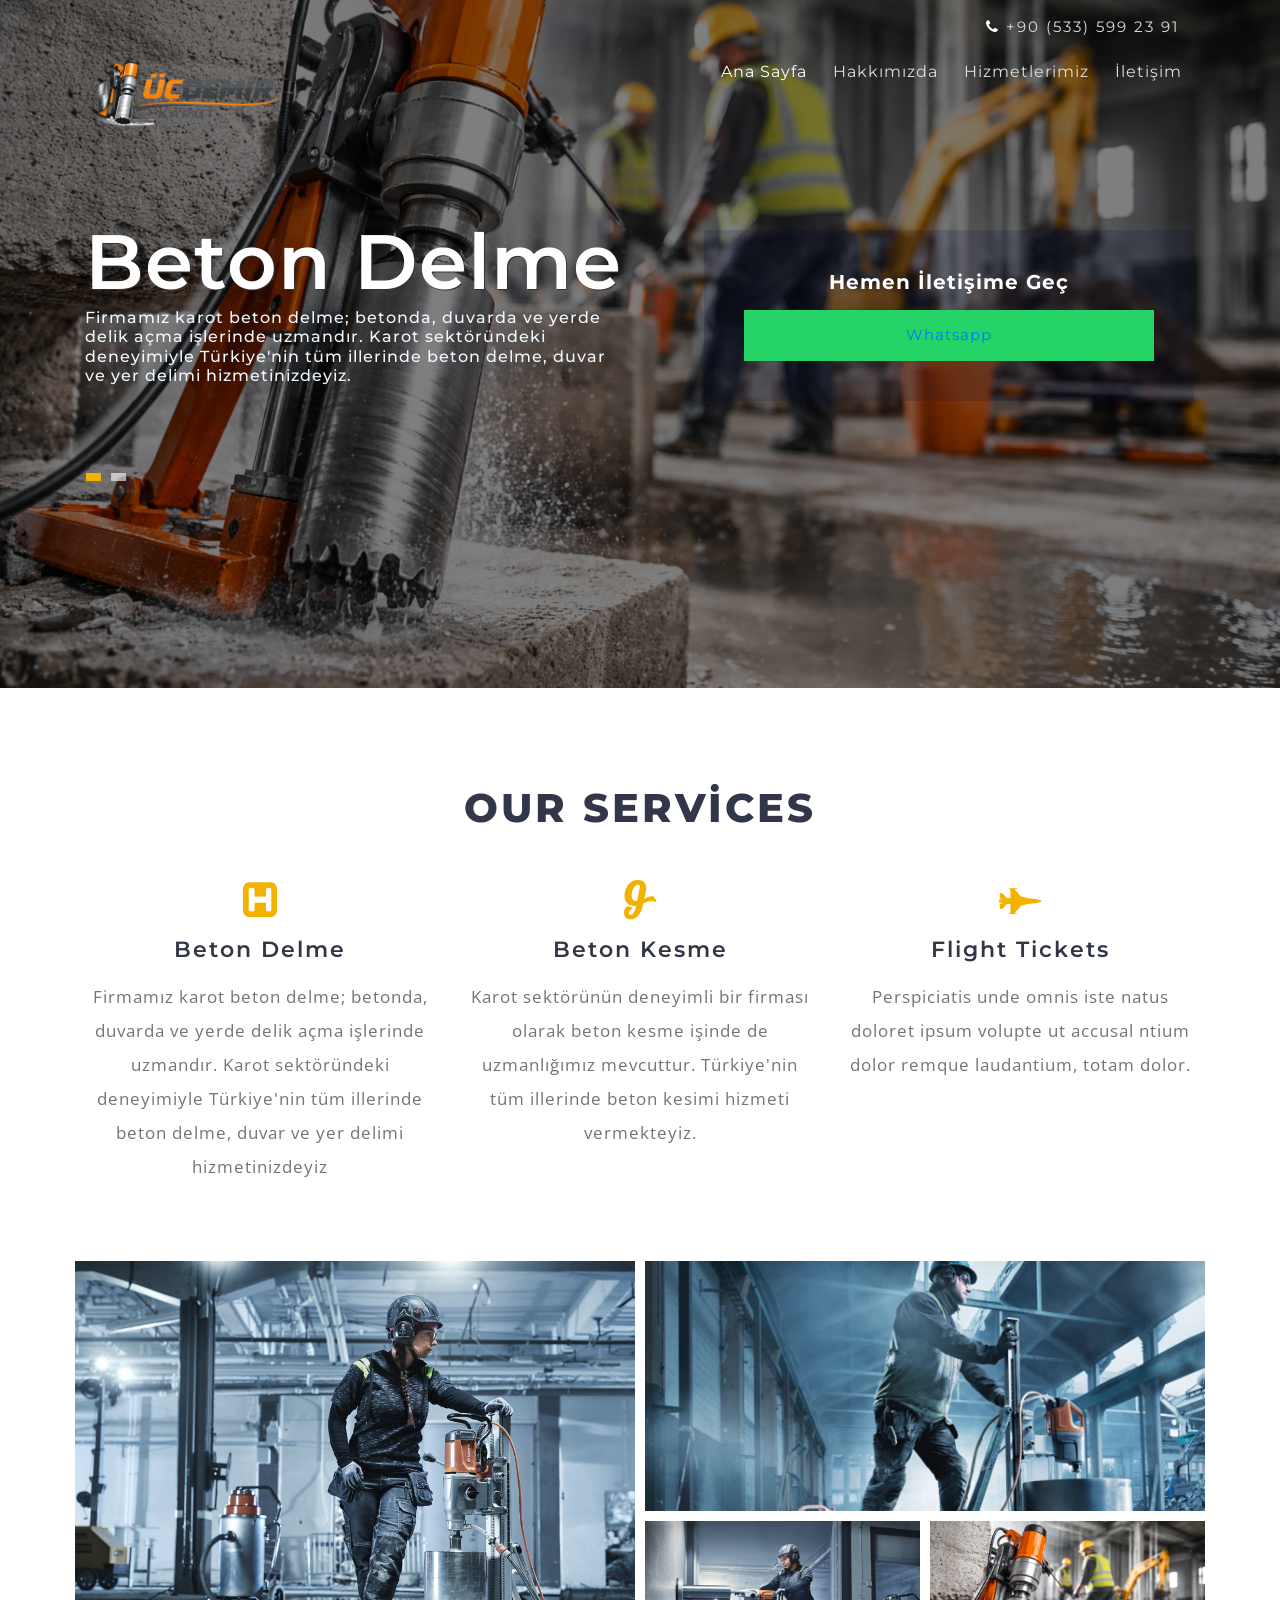
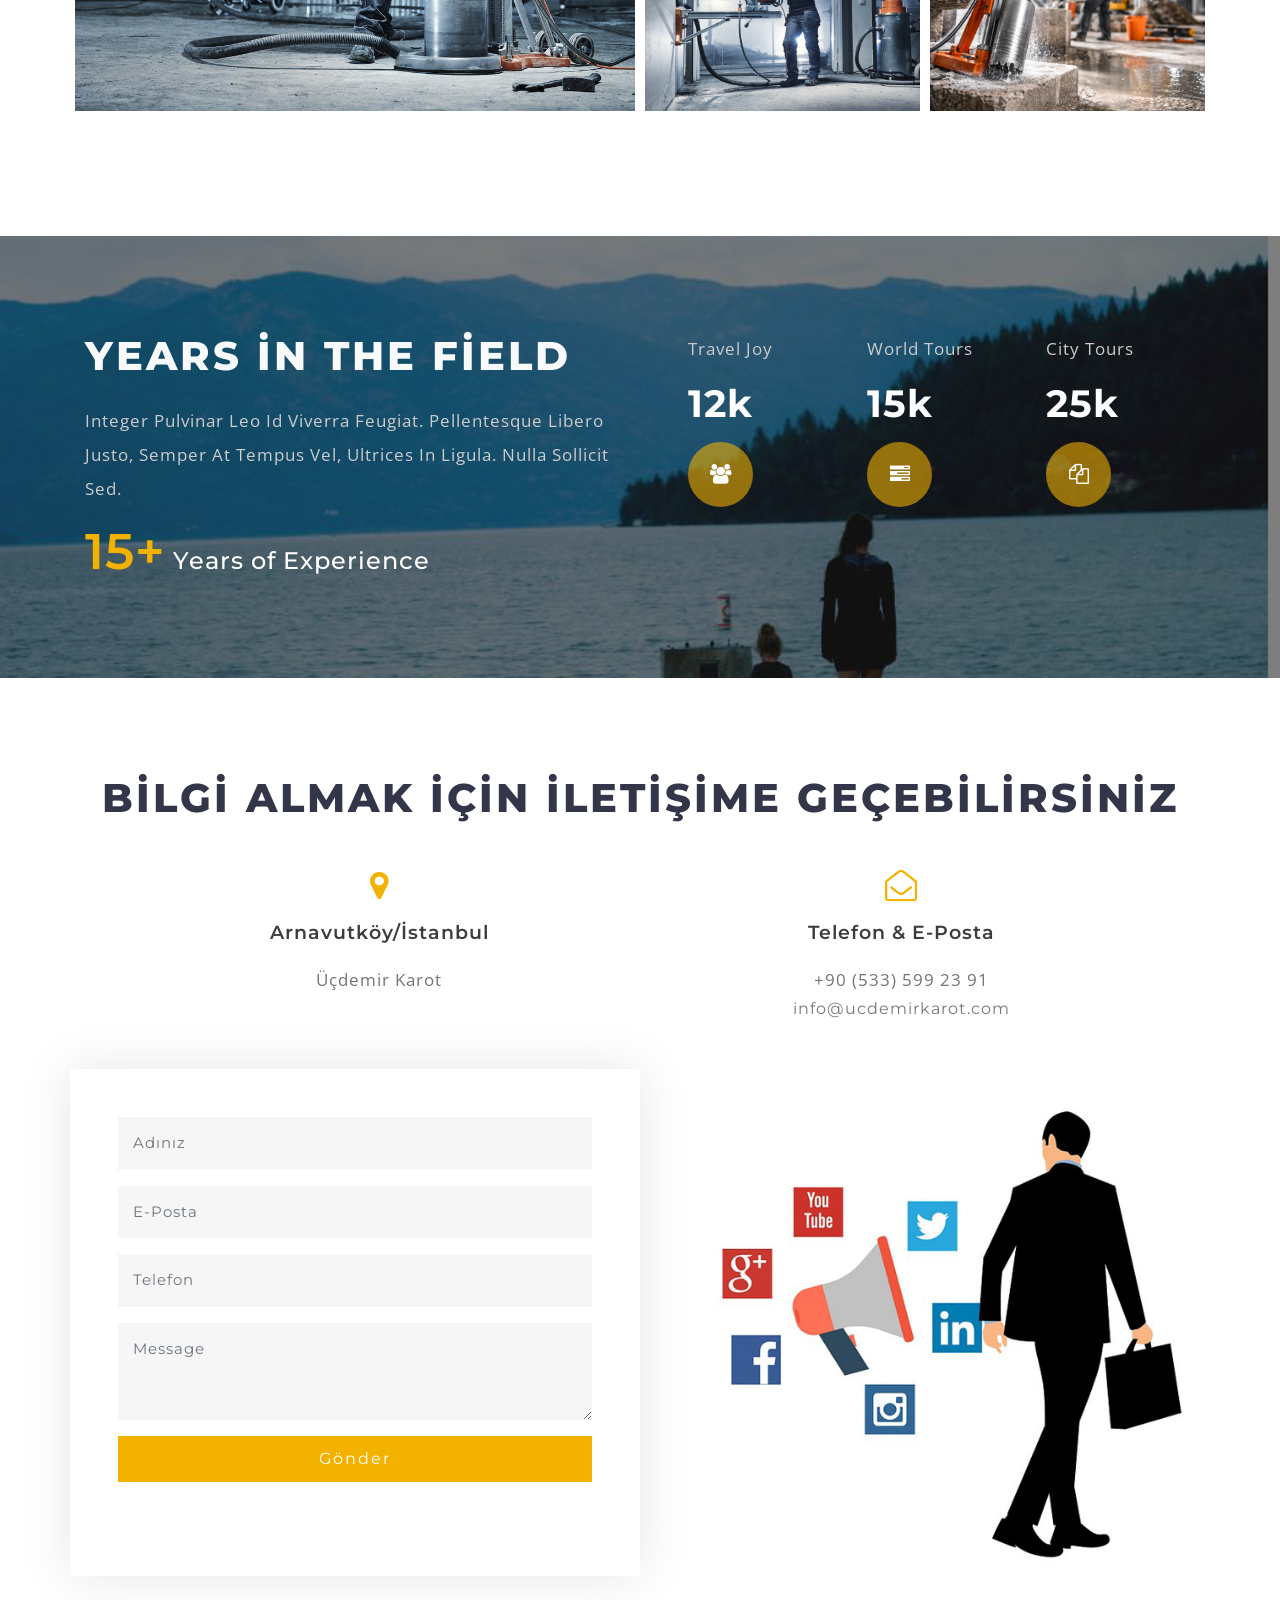
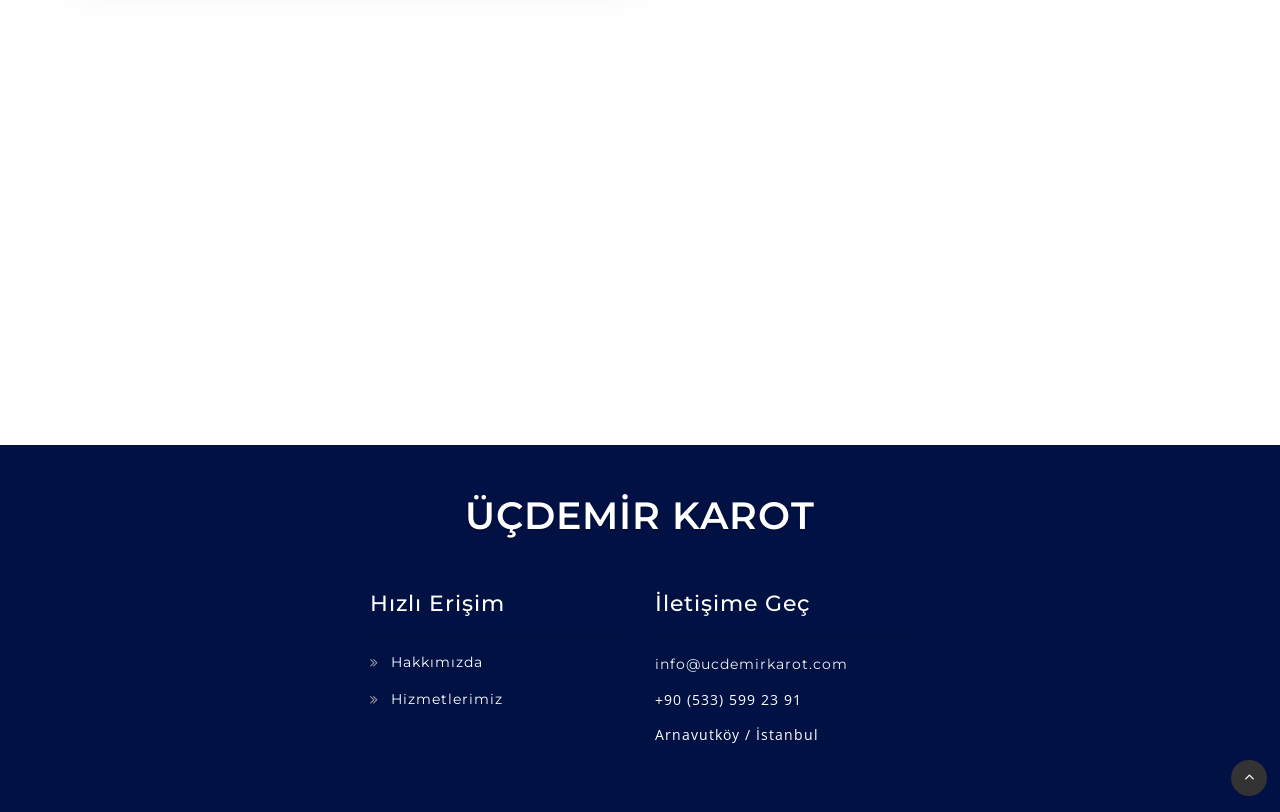
==== index.html @ 3155e772 "deploy test" ====
<!--
author: W3layouts
author URL: http://w3layouts.com
License: Creative Commons Attribution 3.0 Unported
License URL: http://creativecommons.org/licenses/by/3.0/
-->
<!DOCTYPE html>
<html lang="tr">
<head>
<title>İstanbul Arnavutköy Beton Delme ve Kesme Hizmetleri - Üçdemir Karot</title>
<meta name="description" content="Üçdemir Karot: İstanbul Arnavutköy'de beton delme, beton kesme, karot, duvar delme, yer delme hizmetleri. İnşaat ve gayrimenkul projeleriniz için uzman ekip.">
<meta name="keywords" content="İstanbul Arnavutköy beton delme, beton kesme, karot, duvar delme, yer delme, inşaat, gayrimenkul, beton delici, beton kesici">
<meta name="author" content="Üçdemir Karot">
<meta name="robots" content="index, follow">
<link rel="canonical" href="https://www.ucdemirkarot.com">
<!-- Open Graph / Facebook -->
<meta property="og:type" content="website">
<meta property="og:url" content="https://www.ucdemirkarot.com">
<meta property="og:title" content="İstanbul Arnavutköy Beton Delme ve Kesme Hizmetleri - Üçdemir Karot">
<meta property="og:description" content="Üçdemir Karot: İstanbul Arnavutköy'de beton delme, beton kesme, karot, duvar delme, yer delme hizmetleri. İnşaat ve gayrimenkul projeleriniz için uzman ekip.">
<meta property="og:image" content="https://www.ucdemirkarot.com/images/logo.png">
<!-- Twitter -->
<meta property="twitter:card" content="summary_large_image">
<meta property="twitter:url" content="https://www.ucdemirkarot.com">
<meta property="twitter:title" content="İstanbul Arnavutköy Beton Delme ve Kesme Hizmetleri - Üçdemir Karot">
<meta property="twitter:description" content="Üçdemir Karot: İstanbul Arnavutköy'de beton delme, beton kesme, karot, duvar delme, yer delme hizmetleri. İnşaat ve gayrimenkul projeleriniz için uzman ekip.">
<meta property="twitter:image" content="https://www.ucdemirkarot.com/images/logo.png">
<!-- for-mobile-apps -->
<meta name="viewport" content="width=device-width, initial-scale=1">
<meta http-equiv="Content-Type" content="text/html; charset=utf-8" />
	
	<!-- css files -->
    <link href="css/bootstrap.css" rel='stylesheet' type='text/css' /><!-- bootstrap css -->
    <link href="css/style.css" rel='stylesheet' type='text/css' /><!-- custom css -->
	<link href="css/css_slider.css" type="text/css" rel="stylesheet" media="all">
    <link href="css/font-awesome.min.css" rel="stylesheet"><!-- fontawesome css -->
	<!-- //css files -->
	
	<!-- google fonts -->
	<link href="//fonts.googleapis.com/css?family=Montserrat:100,100i,200,200i,300,300i,400,400i,500,500i,600,600i,700,700i,800,800i,900,900i" rel="stylesheet">
	<link href="//fonts.googleapis.com/css?family=Open+Sans:300,300i,400,400i,600,600i,700,700i,800,800i" rel="stylesheet">
	<!-- //google fonts -->
	<link rel="icon" href="images/icon.bmp" type="image/bmp">
	
</head>
<body>

<!-- header -->
<header>
	<div class="top-head container">
		<div class="ml-auto text-right right-p">
			<ul>
<li class="mr-3">
    <span class="fa fa-phone"></span>
    <a href="tel:+905335992391" class="phone-link">
        +90 (533) 599 23 91
    </a>
</li>
				
			</ul>
		</div>
	</div>
	<div class="container">
		<!-- nav -->
		<nav class="py-3 d-lg-flex">
			<div id="logo">
				<h1> <a href="index.html">
                     <img src="images/logo.png" alt="Your logo" title="Your logo" style="width: 200px;" />
                    </a>
                </h1>
			</div>
			<label for="drop" class="toggle"><span class="fa fa-bars"></span></label>
			<input type="checkbox" id="drop" />
			<ul class="menu ml-auto mt-1">
				<li class="active"><a href="index.html">Ana Sayfa</a></li>
				<li class=""><a href="#about">Hakkımızda</a></li>
				<li class=""><a href="#services">Hizmetlerimiz</a></li>
				<li class=""><a href="#contact">İletişim</a></li>
			</ul>
		</nav>
		<!-- //nav -->
	</div>
</header>
<!-- //header -->

<!-- banner -->
<div class="banner" id="home">
	<div class="layer">
		<div class="container">
			<div class="row">
				<div class="col-md-6 banner-text-w3ls">
					<!-- banner slider-->
					<div class="csslider infinity" id="slider1">
						<input type="radio" name="slides" checked="checked" id="slides_1" />
						<input type="radio" name="slides" id="slides_2" />
						<ul class="banner_slide_bg">
							<li>
								<div class="container-fluid">
									<div class="w3ls_banner_txt">
										<h3 class="b-w3ltxt text-capitalize mt-md-4">Beton Delme</h3>
										<h6 style="color: aliceblue;" class="banner-desc"><span aria-hidden="true"></span>
                                            Firmamız karot beton delme; betonda, duvarda ve yerde delik açma işlerinde uzmandır. Karot sektöründeki deneyimiyle Türkiye'nin tüm illerinde beton delme, duvar ve yer delimi hizmetinizdeyiz.</h6>
									</div>
								</div>
							</li>
							<li>
								<div class="container-fluid">
									<div class="w3ls_banner_txt">
										<h3 class="b-w3ltxt text-capitalize mt-md-4">Beton Kesme</h3>
										<h6 style="color: aliceblue;" class="banner-desc"><span aria-hidden="true"></span>
                                            Karot sektörünün deneyimli bir firması olarak beton kesme işinde de uzmanlığımız mevcuttur. Türkiye'nin tüm illerinde beton kesimi hizmeti vermekteyiz.</h6>										
									</div>
								</div>
							</li>
						</ul>
						<div class="navigation">
							<div>
								<label for="slides_1"></label>
								<label for="slides_2"></label>
							</div>
						</div>
					</div>
					<!-- //banner slider-->
				</div>
				<div class="col-md-6 px-lg-3 px-0">
					<div class="banner-form-w3 ml-lg-5">
						<div class="padding">
							<form action="#" method="post">
								<h5 class="mb-3">Hemen İletişime Geç</h5>
								<div class="form-style-w3layout">
									<button Class="btn" style="background-color: #25D366;"> <a href="https://wa.me/905335992391?text=Merhaba%2C%20hizmet%20hakk%C4%B1nda%20bilgi%20almak%20istiyorum."> Whatsapp </a></button>
									
								</div>
							</form>
						</div>
                </div>
            </div>
			</div>
		</div>
	</div>
</div>
<!-- //banner -->
  <!-- banner-bottom -->

    <!-- //banner-bottom-->
	<!-- services -->
<section class="services py-5" id="services">
	<div class="container py-md-5">
	<h3 class="heading text-center mb-3 mb-sm-5">Our services</h3>
		<div class="row service-grid-grids text-center">
			<div class="col-lg-4 col-md-6 service-grid service-grid1 mb-4">
				<div class="service-icon">
					<span class="fa fa-h-square"></span>
				</div>
				<h4 class="mt-3">Beton Delme</h4>
				<p class="mt-3">Firmamız karot beton delme; betonda, duvarda ve yerde delik açma işlerinde uzmandır. Karot sektöründeki deneyimiyle Türkiye'nin tüm illerinde beton delme, duvar ve yer delimi hizmetinizdeyiz</p>
			</div>
			<div class="col-lg-4 col-md-6 service-grid service-grid2 mb-4">
				<div class="service-icon">
					<span class="fa fa-glide-g"></span>
				</div>
				<h4 class="mt-3">Beton Kesme</h4>
				<p class="mt-3">Karot sektörünün deneyimli bir firması olarak beton kesme işinde de uzmanlığımız mevcuttur. Türkiye'nin tüm illerinde beton kesimi hizmeti vermekteyiz.</p>
			</div>
			
			<div class="col-lg-4 col-md-6 service-grid service-grid3 mb-4">
				<div class="service-icon">
					<span class="fa fa-fighter-jet"></span>
				</div>
				<h4 class="mt-3">Flight tickets</h4>
				<p class="mt-3">Perspiciatis unde omnis iste natus doloret ipsum volupte ut accusal ntium dolor remque laudantium, totam dolor.</p>
			</div>
		</div>
		<div class="row mt-5">
			<div class="col-md-6 p-md-0 mb-4">
				<div class="bg-image-left">	

				</div>
			</div>
			<div class="col-md-6 p-md-0 mb-4">
				<div class="bg-image-right">
				</div>
				<div class="row">
					<div class="col-md-6 pr-md-0">
						<div class="bg-image-bottom1">
						</div>
					</div>
					<div class="col-md-6 pl-md-0">
						<div class="bg-image-bottom2">
						</div>
					</div>
				</div>	
			</div>	
		</div>		
	</div>		
</section>
<!-- //services -->
 <!-- stats -->
    <section class="stats" id="stats">
	<div class="layer py-md-5 py-5">
        <div class="container py-lg-5 py-md-3">
            <div class="row stat-grids">
                <div class="col-lg-6 stats-left">
                    <h3 class="heading mb-4 text-li">Years in the field</h3>
                    <p class="mb-3">Integer pulvinar leo id viverra feugiat. Pellentesque libero justo, semper at tempus vel, ultrices in ligula. Nulla sollicit sed.</p>
                    <h4><span>15+</span> Years of Experience</h4>
                </div>
                <div class="col-lg-6 grid1 stats-right mt-lg-0 mt-4 pl-5">
                    <div class="row">
                        <div class="col-sm-4 col-6 mb-4">
                            <p class="text-li">Travel joy</p>
                            <h4 class="text-wh">12k</h4>
                            <span class="fa fa-users mr-2"></span>
                        </div>
                        <div class="col-sm-4 col-6 mb-4">
                            <p>world tours</p>
                            <h4>15k</h4>
                            <span class="fa fa-tasks mr-2"></span>
                        </div>
                        <div class="col-sm-4 col-6 mb-4">
                            <p>city tours</p>
                            <h4>25k</h4>
                            <span class="fa fa-files-o mr-2"></span>
                        </div>
                    </div>
                </div>
            </div>
        </div>
		</div>
    </section>
    <!-- //stats -->

<!-- Team  -->

<!-- //Team -->

 <!-- Gallery -->

<!--// gallery -->
	
<!-- destinations -->

<!-- destinations -->

 <!--/testimonials -->

<!--//testimonials -->

<!-- Contact -->
<section class="contact py-5" id="contact">
	<div class="container py-md-5">
			  <h3 class="heading text-center mb-3 mb-sm-5"> Bilgi Almak İçin İletişime Geçebilirsiniz</h3>
			<ul class="list-unstyled row text-center mt-lg-5 mt-4 px-lg-5">
                <li class="col-md-6 col-sm-6 adress-w3pvt-info mb-6">
                    <div class=" adress-icon">
                        <span class="fa fa-map-marker"></span>
                    </div>

                    <h6>Arnavutköy/İstanbul</h6>
                    <p>Üçdemir Karot
                </li>

                <li class="col-md-6 col-sm-6 adress-w3pvt-info mb-6">
                    <div class="adress-icon">
                        <span class="fa fa-envelope-open-o"></span>
                    </div>
                    <h6>Telefon & e-Posta</h6>
                    <p>+90 (533) 599 23 91</p>
                    <a href="mailto:info@ucdemirkarot.com" class="mail">info@ucdemirkarot.com</a>
                </li>
            </ul>
			
			<div class="contact-grids mt-5">
				<div class="row">
					<div class="col-lg-6 col-md-6 contact-left-form">
						<form action="#" method="post">
							<div class=" form-group contact-forms">
							  <input type="text" class="form-control" placeholder="Adınız" required="">
							</div>
							<div class="form-group contact-forms">
							  <input type="email" class="form-control" placeholder="E-Posta" required="">
							</div>
							<div class="form-group contact-forms">
							  <input type="text" class="form-control" placeholder="Telefon" required=""> 
							</div>
							<div class="form-group contact-forms">
							  <textarea class="form-control" placeholder="Message" rows="3" required=""></textarea>
							</div>
							<button class="btn btn-block sent-butnn">Gönder</button>
						</form>
					</div>
					<div class="col-lg-6 col-md-6 contact-right pl-lg-5">
						 <img src="images/c1.jpg" class="img-fluid" alt="user-image">
						
					</div>
				</div>
			</div>
	</div>
</section>
<!-- //Contact -->

   <!-- map -->	
<div class="map p-2">
	<iframe src="https://www.google.com/maps/embed?pb=!1m18!1m12!1m3!1d48016.11548051976!2d28.699199368453783!3d41.22161318838591!2m3!1f0!2f0!3f0!3m2!1i1024!2i768!4f13.1!3m3!1m2!1s0x14caaca4bb107c9f%3A0x23372c7ca33e7ea0!2sBolluca%2C%2034287%20Arnavutk%C3%B6y%2F%C4%B0stanbul!5e0!3m2!1str!2str!4v1775567013003!5m2!1str!2str"></iframe>
</div>
<!-- //map -->

<!-- //contact us -->


 <!-- footer -->
    <footer class="footer-content py-3">
        <div class="container py-md-3">
            <div class="footer-top text-center">
                <h2>
                    <a class="navbar-brand pt-3 mb-3" href="index.html">
                        <span></span> Üçdemir Karot
                    </a>
                </h2>
            </div>
            <div class="row footer-top-inner-vv">
                <div class="col-lg-3 col-sm-6 mt-lg-0 mt-4">

                </div>
                <div class="col-lg-3 col-sm-6 mt-lg-0 mt-4">
                    <div class="footer-lavi">
                        <h3 class="mb-3 lavi_title">Hızlı Erişim</h3>
                        <hr>
                        <ul class="list-info-lavi">
                            <li>
                                <a href="#about"><span class="fa fa-angle-double-right" aria-hidden="true"></span>
                                    Hakkımızda
                                </a>
                            </li>
                            <li>
                                <a href="#gallery"><span class="fa fa-angle-double-right" aria-hidden="true"></span>
                                    Hizmetlerimiz
                                </a>
                            </li>
                        </ul>
                    </div>
                </div>

                
                <div class="col-lg-3 col-sm-6 mt-lg-0 mt-4">
                    <div class="footer-lavi">
                        <h3 class="mb-3 lavi_title">İletişime Geç</h3>
                        <hr>
                        <div class="last-vv-contact">
                            <p>
                                <a href="mailto:info@ucdemirkarot.com">info@ucdemirkarot.com</a>
                            </p>
                        </div>
                        <div class="last-vv-contact my-2">
                            <p>+90 (533) 599 23 91</p>
                        </div>
                        <div class="last-vv-contact">
                            <p>Arnavutköy / İstanbul</p>
                        </div>
                    </div>
                </div>
                <div class="col-lg-3 col-sm-6 mt-lg-0 mt-4">

                </div>

            </div>

        </div>
        <!-- //footer bottom -->
    </footer>
    <!-- //footer -->

	
	
<!-- move top -->
<div class="move-top text-right">
	<a href="#home" class="move-top"> 
		<span class="fa fa-angle-up  mb-3" aria-hidden="true"></span>
	</a>
</div>
<!-- move top -->



</body>
</html>
---- css/style.css ----
/*--
Author: W3layouts
Author URL: http://w3layouts.com
License: Creative Commons Attribution 3.0 Unported
License URL: http://creativecommons.org/licenses/by/3.0/
--*/
html,
body {
    margin: 0;
    font-size: 100%;
    background: #fff;
	font-family: 'Montserrat', sans-serif;
}

html {
  scroll-behavior: smooth;
}
body a {
    text-decoration: none;
    transition: 0.5s all;
    -webkit-transition: 0.5s all;
    -moz-transition: 0.5s all;
    -o-transition: 0.5s all;
    -ms-transition: 0.5s all;
	font-family: 'Montserrat', sans-serif;
}

body img {
    max-width: 100%;
}

a:hover {
    text-decoration: none;
}

input[type="button"],
input[type="submit"],
input[type="text"],
input[type="email"],
input[type="search"] {
    transition: 0.5s all;
    -webkit-transition: 0.5s all;
    -moz-transition: 0.5s all;
    -o-transition: 0.5s all;
    -ms-transition: 0.5s all;
}

h1,
h2,
h3,
h4,
h5,
h6 {
    margin: 0;
	color: #323648;
	font-family: 'Montserrat', sans-serif;
}
li {
    list-style-type: none;
}
p {
    margin: 0;
    font-size: 17px;
    line-height: 2em;
    letter-spacing: 1px;
    color: #707579;
	font-family: 'Open Sans', sans-serif;
}

ul {
    margin: 0;
    padding: 0;
}
html,
body {
    margin: 0;
    font-size: 100%;
    background: #fff;
	
}

body a {
    text-decoration: none;
    transition: 0.5s all;
    -webkit-transition: 0.5s all;
    -moz-transition: 0.5s all;
    -o-transition: 0.5s all;
    -ms-transition: 0.5s all;

}
html {
  scroll-behavior: smooth;
}
body img {
    max-width: 100%;
}

a:hover {
    text-decoration: none;
}

input[type="button"],
input[type="submit"],
input[type="text"],
input[type="email"],
input[type="search"] {
    transition: 0.5s all;
    -webkit-transition: 0.5s all;
    -moz-transition: 0.5s all;
    -o-transition: 0.5s all;
    -ms-transition: 0.5s all;
}

h1,
h2,
h3,
h4,
h5,
h6 {
    margin: 0;
    letter-spacing: 1px;
}

p {
    margin: 0;
    line-height: 2em;
    letter-spacing: 1px;
}

ul {
    margin: 0;
    padding: 0;
    list-style-type: none;
}
/*-- header --*/
header {
    position: absolute;
    width: 100%;
    padding: 15px 0;
	z-index: 9;
}
.right-p li ,.right-p li  a{
    display: inline-block;
    color: #ddd;
    font-size: 15px;
    letter-spacing: 2px;
}
.right-p li  span{
    color: #fff;
}
/*-- header --*/

.toggle,
[id^=drop] {
	display: none;
}

/* Giving a background-color to the nav container. */
nav {
	margin:0;
	padding: 0;
}


#logo a {
	float: left;
    font-size: .7em;
    display: initial;
    margin: 0;
    letter-spacing: 1px;
    color: #fff;
    padding: 0px 0;
    border: none;
}
span.fa.fa-free-code-camp {
    color: #f4b200;
    font-weight: bold;
}

/* Since we'll have the "ul li" "float:left"
 * we need to add a clear after the container. */

nav:after {
	content:"";
	display:table;
	clear:both;
}

/* Removing padding, margin and "list-style" from the "ul",
 * and adding "position:reltive" */
nav ul {
	float: right;
	padding:0;
	margin:0;
	list-style: none;
	position: relative;
	}
	
/* Positioning the navigation items inline */
nav ul li {
	margin: 0px;
	display:inline-block;
	float: left;
	}

/* Styling the links */
nav a {
    color: #ddd;
    text-transform: capitalize;
    letter-spacing: 1px;
    padding-left: 0;
    padding-right: 0;
	padding: 10px 13px;
    font-weight: 400;
    font-size: 16px;
    vertical-align: middle;
}
nav ul li ul li:hover { background: #f8f9fa; }

/* Background color change on Hover */
nav a:hover {
	color: #ddd;
}
.menu li.active  a{
	color: #fff;
}

/* Hide Dropdowns by Default
 * and giving it a position of absolute */
nav ul ul {
	display: none;
	position: absolute; 
	/* has to be the same number as the "line-height" of "nav a" */
	top: 30px; 
    background: #fff;
    padding: 10px;
}
	
/* Display Dropdowns on Hover */
nav ul li:hover > ul {
	display:inherit;
}
	
/* Fisrt Tier Dropdown */
nav ul ul li {
	width:170px;
	float:none;
	display:list-item;
	position: relative;
}
nav ul ul li a {
    color: #333;
    padding: 5px 10px;
    display: block;
}
/* Second, Third and more Tiers	
 * We move the 2nd and 3rd etc tier dropdowns to the left
 * by the amount of the width of the first tier.
*/
nav ul ul ul li {
	position: relative;
	top:-60px;
	/* has to be the same number as the "width" of "nav ul ul li" */ 
	left:170px; 
}

/* Change ' +' in order to change the Dropdown symbol */
li > a:only-child:after { content: ''; }


/* Media Queries
--------------------------------------------- */

@media all and (max-width : 991px) {

	#logo {
		display: block;
		padding: 0;
		width: 100%;
		text-align: center;
		float: none;
	}
	.menu li.active a {
		color: #ff4f81;
	}
	nav ul li span {
		color: #fff;
	}
	nav {
		margin: 0;
	}
	nav a {
		color: #333;
	}

	/* Hide the navigation menu by default */
	/* Also hide the  */
	.toggle + a,
	.menu {
		display: none;
	}

	/* Stylinf the toggle lable */
	.toggle {
		display: block;
		padding: 5px 15px;
		font-size: 20px;
		text-decoration: none;
		border: none;
		float: right;
		background-color: #ff4f81;
		color: #fff;
		margin-bottom: 0;
	}
	.menu .toggle {
		float: none;
		text-align: center;
		margin: auto;
		width: 30%;
		padding: 5px;
		font-weight: normal;
		font-size: 15px;
		letter-spacing: 1px;
	}

	.toggle:hover {
		color:#333;
		background-color: #fff;
	}

	/* Display Dropdown when clicked on Parent Lable */
	[id^=drop]:checked + ul {
		display: block;
		background: #fff;
		padding: 15px 0;
		width:100%;
		text-align: center;
	}

	/* Change menu item's width to 100% */
	nav ul li {
		display: block;
		width: 100%;
		padding: 7px 0;
		}
	nav a{
		padding: 5px 0;
	}
	nav a:hover {
		color: #333;
	}
	.login-icon {
		text-align: center;
	}
	nav ul ul .toggle,
	nav ul ul a {
		padding: 0 40px;
	}

	nav ul ul ul a {
		padding: 0 80px;
	}

	nav a:hover,
 	nav ul ul ul a {
		background-color: transparent;
	}
  
	nav ul li ul li .toggle,
	nav ul ul a,
	nav ul ul ul a{
		padding:14px 20px;	
		color:#FFF;
		font-size:17px; 
	}
  
  
	nav ul li ul li .toggle,
	nav ul ul a {
		background-color: #fff; 
	}
	nav ul ul li a {
		font-size: 15px;
	}
	ul.inner-ul{
		padding: 0!important;
	}
	/* Hide Dropdowns by Default */
	nav ul ul {
		float: none;
		position:static;
		color: #ffffff;
		/* has to be the same number as the "line-height" of "nav a" */
	}
		
	/* Hide menus on hover */
	nav ul ul li:hover > ul,
	nav ul li:hover > ul {
		display: none;
	}
		
	/* Fisrt Tier Dropdown */
	nav ul ul li {
		display: block;
		width: 100%;
		padding: 0;
	}

	nav ul ul ul li {
		position: static;
		/* has to be the same number as the "width" of "nav ul ul li" */ 

	}

}

@media all and (max-width : 330px) {

	nav ul li {
		display:block;
		width: 94%;
	}

}
.user span.fa {
    font-size: 25px;
    color: #fff;
}
/*-- //header --*/

/*-- banner --*/
.banner {
    background: url(../images/banner8.jpg)no-repeat center;
    -webkit-background-size: cover;
    -moz-background-size: cover;
    -o-background-size: cover;
    -ms-background-size: cover;
    background-size: cover;
}
.layer {
    background: rgba(0, 0, 0, 0.5);
}
.w3ls_banner_txt p {
    color: #eee;
    text-transform: capitalize;
    font-size: 15px;
}
.banner-text-w3ls {
    padding: 15vw 0 18vw;
    box-sizing: border-box;
}
.banner-form-w3 {
    padding: 18vw 0 0vw;
    box-sizing: border-box;
}

h3.b-w3ltxt span {
    color: #fff;
}
h3.b-w3ltxt {
    font-size:4.8em;
    color: #fff;
    font-weight: 600;
    text-shadow: 1px 1px 0px #333;
}

h4.b-w3ltxt {
    font-size: 3em;
    letter-spacing: 3px;
    font-weight: 300;
    color: #fff;
}

.btn-banner {
    background: none;
	border: 2px solid #fff;
    color: #fff;
    font-size: 15px;
    letter-spacing: 1px;
    padding: 12px 30px;
    display: inline-block;
}
.btn-banner:hover  {
    color: #fff;
}

.carousel-indicators {
    position: absolute;
    bottom: -53px;
    margin-left: 0;
    justify-content: flex-start;
    z-index: 1;
}

.carousel-indicators li {
    cursor: pointer;
}
.carousel-indicators li {
    width: 18px;
    height: 8px;
    margin-right: 5px;
    margin-left: 5px;
}

.form-style-w3layout input[type="text"], .form-style-w3layout input[type="email"], .form-style-w3layout input[type="password"],select {
    outline: none;
    font-size: 14px;
    border: none;
    color: #666;
    background: #f1f1f1;
    letter-spacing: 0.5px;
    padding: 14px 20px;
    width: 49%;
    box-sizing: border-box;
    margin-bottom: 15px;
}
.form-style-w3layout button.btn {
    color: #fff;
    background: #f4b200;
    border: none;
    padding: 14px 0;
    outline: none;
	border-radius: 0;
    width: 100%;
    font-size: 15px;
    cursor: pointer;
    letter-spacing: 1px;
    -webkit-transition: 0.5s all;
    -o-transition: 0.5s all;
    -moz-transition: 0.5s all;
    -ms-transition: 0.5s all;
    transition: 0.5s all;
}
.form-style-w3layout input[type="submit"]:hover {
    background: #dc3545;
}
.padding {
    padding: 2.5em;
   background-color:rgba(1, 17, 68, 0.17);
}
.padding h5 {
    font-weight: 700;
    font-style: normal;
    font-family: 'Montserrat', sans-serif;
    color: #ffffff;
    font-size: 20px;
    line-height: 1.2;
    text-align: center;
}
.form-style-w3layout span {
    font-size: 13px;
    color: #666;
}
.form-style-w3layout span a {
    color: #ff4f81;
}
.w3ls_banner_txt h4 {
    font-size: 2em;
    color: white;
    text-align: center;
}
.w3ls_banner_txt p {
    font-size: 2em;
    text-align: center;
	font-weight: 600;
	margin-left: 2.3em;
}
span.fa.fa-usd {
    color: #f4b200;
    margin-right: 0.3em;
}
span.fa.fa-ils {
    font-size: 3em;
}

/*-- //banner --*/
h3.heading {
    font-size: 40px;
    text-transform: uppercase;
    font-weight: 800;
    letter-spacing: 3px;
}
h3.heading1 {
    color: #fff;
}
/*-- /banner-bottom --*/
section#about {
    background: #f4b200;
}
.about-info p {
    color: #ffffff;
}
.vv-border-info {
    margin: 0 auto;
    width: 80%;
    border: 1px solid #ddd;
    padding: 4em;
    border-radius: 4px;
    background: transparent;
}

h4.title-hny {
    color: #ffffff;
    font-size: 2em;
    line-height: 1.5em;
}

.sub-tittle-vjm {
    display: block;
    font-size: 0.7em;
    color: #999;
    letter-spacing: 1px;
}

.team-info h4 {
    font-size: 1.4em;
    margin-bottom: 0.5em;
}
.read-more-button {
    margin-top: 1.2em;
}

.read-more, .read-more:hover {
    background: #011144;
    color: #fff;
    padding: 0.8em 2em;
    box-shadow: 2px 2px 2px 1px rgba(0, 0, 0, 0.15);
    font-size: 1em;
    display: inline-block;
    border: none;
    transition: all 500ms ease;
    font-weight: 500;
    letter-spacing: 1px;
    line-height: 1.5em;
}

.read-more:hover {
    opacity: 0.9;
}
/*-- //banner-bottom --*/
/*-- services --*/

.service-icon span.fa{
    font-size:40px;
    color: #f4b200;
}
.service-grid h4 {
    font-size: 22px;
    font-weight: 600;
    text-transform: capitalize;
    letter-spacing: 2px;
}
/*-- //services --*/
/*-- //services --*/
/*-- stats --*/
.stats h3.heading {
    color: #f8f9fa;
}
.stats p {
    color: #ccc;
    text-transform: capitalize;
}

.stats-left h4 span {
    font-size: 50px;
    font-weight: 600;
    color: #f4b200;
}

.stats-left h4 {
    color: #fff;
}

.stats-right h4 {
    font-size: 2.4em;
    font-weight: 700;
    margin: 15px 0;
    color: #fff;
}


.stats-right span.fa {
 color: #fff;
    font-size: 20px;
    background: #f4b20094;
    width: 65px;
    height: 65px;
    text-align: center;
    line-height: 65px;
    border-radius: 50%;
    -webkit-border-radius: 50%;
    -moz-border-radius: 50%;
    -ms-border-radius: 50%;
    -o-border-radius: 50%;
}

.stats {
    background: url(../images/stats1.jpg) no-repeat 0px 0px;
    background-size: cover;
    position: relative;
}

.brands a span.fa {
    font-size: 3em;
    color: #333;
    transition: 0.5s all;
    -webkit-transition: 0.5s all;
    -moz-transition: 0.5s all;
    -ms-transition: 0.5s all;
    -o-transition: 0.5s all;
}

/*-- //stats --*/

/*-- about bottom --*/
.banner-about {
    padding: 3em 4em;
    background: #f6f6f6;
}
.banner-about h4 {
    font-size: 28px;
    letter-spacing: 2px;
    text-transform: capitalize;
}
h5.bottom {
    margin: .5em 0;
    letter-spacing: 5px;
    text-transform: uppercase;
    font-weight: 200;
    font-size: 24px;
}
.bottom-left {
    background: url(../images/left.jpg) no-repeat center;
    background-size: cover;
    -webkit-background-size: cover;
    -moz-background-size: cover;
    -o-background-size: cover;
    -moz-background-size: cover;
}
.banner-about span.fa{
	font-size: 40px;
	color: #da9d40;
}
.bg-image-left {
    background: url(../images/s1.jpg) no-repeat center;
    background-size: cover;
    -webkit-background-size: cover;
    -moz-background-size: cover;
    -o-background-size: cover;
    -moz-background-size: cover;
    min-height: 450px;
	margin: 5px;
}
.bg-image-right {
    background: url(../images/s2.jpg) no-repeat center;
    background-size: cover;
    -webkit-background-size: cover;
    -moz-background-size: cover;
    -o-background-size: cover;
    -moz-background-size: cover;
    min-height: 250px;
	margin: 5px;
}
.bg-image-bottom1 {
    background: url(../images/s3.jpg) no-repeat center;
    background-size: cover;
    -webkit-background-size: cover;
    -moz-background-size: cover;
    -o-background-size: cover;
    -moz-background-size: cover;
    min-height: 190px;
	margin: 5px;
}
.bg-image-bottom2 {
    background: url(../images/s4.jpg) no-repeat center;
    background-size: cover;
    -webkit-background-size: cover;
    -moz-background-size: cover;
    -o-background-size: cover;
    -moz-background-size: cover;
    min-height: 190px;
	margin: 5px;
}

.bg-image-left h4 {
    padding-top: 350px;
    text-align: center;
    color: #fff;
    letter-spacing: 5px;
    text-transform: uppercase;
    font-size: 24px;
    background: rgba(0, 0, 0, 0.4);
    min-height: 450px;
}
.bg-image-right h4 {
    padding-top: 170px;
    text-align: center;
    color: #fff;
    letter-spacing: 5px;
    text-transform: uppercase;
    font-size: 24px;
    background: rgba(0, 0, 0, 0.4);
    min-height: 250px;
}
.bg-image-bottom1 h4,.bg-image-bottom2 h4 {
    padding-top:120px;
    text-align: center;
    color: #fff;
    letter-spacing: 5px;
    text-transform: uppercase;
    font-size: 22px;
    background: rgba(0, 0, 0, 0.4);
    min-height: 190px;
}
/*-- //about bottom --*/


/*-- /gallery --*/
section#gallery {
    position: relative;
}

.gal-img {
    padding: 10px;
}

.gal-img img {
    border-radius: 4px 4px 0px 0px;
    -webkit-border-radius: 4px 4px 0px 0px;
    -o-border-radius: 4px 4px 0px 0px;
    -moz-border-radius: 4px 4px 0px 0px;
    -webkit-border-radius: 4px 4px 0px 0px;
    -moz-transition: 0.5s all;
    transition: 0.5s all;
}

.gal-img:hover.gal-img img {
    box-shadow: 0 20px 40px -10px rgba(0, 0, 0, .3);
}

.gal-img a span {
    font-size: 0.9em;
    letter-spacing: 2px;
    text-transform: uppercase;
    font-weight: 400;
      color: #fff;
    text-shadow: 0 0 0.5px rgba(58, 57, 57, 0.25);
    background: #f4b200;
    display: block;
    padding: 1em;
    margin-bottom: 15px;
}
/*-- popup --*/

.pop-overlay {
    position: absolute;
    top: 0px;
    bottom: 0;
    left: 0;
    right: 0;
    background: rgba(0, 0, 0, 0.7);
    transition: opacity 0ms;
    visibility: hidden;
    opacity: 0;
    z-index: 999;
}

.pop-overlay:target {
    visibility: visible;
    opacity: 1;
}

.popup {
    background: #fff;
    border-radius: 5px;
    width: 30%;
    position: relative;
    margin: 8em auto;
    padding: 3em 1em;
}

.popup p {
    font-size: 15px;
    color: #666;
    letter-spacing: .5px;
    line-height: 30px;
}

.popup h2 {
    margin-top: 0;
    color: #fff;

}

.popup .close {
    position: absolute;
    top: 5px;
    right: 15px;
    transition: all 200ms;
    font-size: 30px;
    font-weight: bold;
    text-decoration: none;
    color: #000;
}

.popup .close:hover {
    color: #30c39e;
}


/*-- //popup --*/
/*-- //gallery --*/
/*-- /testimonials --*/

.testimonials {
   background:#f4b200;
}

.test-info {
    text-align: center;
}

.test-info h3 {
    font-size: 0.9em;
    color: #fff;
    font-weight: 600;

}

.test-img img {
    border-radius: 50%;
    -webkit-border-radius: 50%;
    -o-border-radius: 50%;
    -ms-border-radius: 50%;
    -moz-border-radius: 50%;
    padding: 4px;
    background: hsla(21, 60%, 94%, 0.33);
    width: 15%;
}

.w3layouts-footer.test-soc ul li {
    display: inline-block;
    margin: 0 0.3em;
}

.w3layouts-footer.test-soc ul li a span {
    color: #fff;
    margin: 0 0.5em;
    padding: 2em 4em;
}

.test-info p {
    background:#011144;
    padding: 3em;
    font-size: 0.85em;
    border-radius: 4px;
    position: relative;
}

.test-info p span {
    font-size: 1.5em;
    color: #d3d1d3;
}

ul.w3layouts-icons.clients li {
    text-align: center;
    display: inline-block;
}

ul.w3layouts-icons.clients li a span {
    color: #ffffff;
    font-size: 0.7em;
    margin: 0 0.1em;
}

ul.w3layouts-icons.clients li span:hover {
    color: #39d6af;
    transition: 0.5s all;
    -webkit-transition: 0.5s all;
    -moz-transition: 0.5s all;
    -o-transition: 0.5s all;
    -ms-transition: 0.5s all;

}

/*-- //testimonials --*/

/* destinations */
.destinations {
    background: #EBEDEF;
}
.destinations-grids {
    position: relative;
    overflow: hidden;
    z-index: 1;
}

.destinations-grids .caption h4 {
    font-size: 20px;
    font-weight: 600;
    color: #fff;
    letter-spacing: 1px;
}
h4.destination {
    text-transform: uppercase;
    font-size: 20px;
    letter-spacing: 3px;
}
.rating ul li {
    display: inline-block;
    font-size: 2em;
   color: #fff;
}
.rating ul li span.fa {
    color: #fff;
    font-size: 13px;
}

.rating {
    background: #f4b200;
    position: absolute;
    right: 1%;
    top: 1%;
    padding: 0px 10px 5px;
}
.caption a {
    font-size: 15px;
    background: none;
    border: 1px solid #ccc;
    padding: 12px 20px;
    letter-spacing: 1px;
    color: #ccc;
    margin-top: 20px;
    display: inline-block;
}

.destinations-info {
    position: absolute;
    bottom: -227px;
    margin: 0;
    background: rgba(1, 17, 68, 0.74);
    padding: 30px 0px 10px;
    transition: .5s all;
    -webkit-transition: 0.5s all;
    -moz-transition: 0.5s all;
    -o-transition: 0.5s all;
    -ms-transition: 0.5s all;
	left: 15px;
	right:15px;
    text-align: center;
}

.destinations-grids:hover div.destinations-info {
    bottom: 0;
}

.caption {
    padding: 0px;
}

/* destinations responsive */
@media(max-width:1080px) {
    
}

@media(max-width:1024px) {
    
}

@media(max-width:991px) {
    
    .destinations-grids {
        padding: 0 5px;
    }

    .destinations-grids h4 {
        font-size: 18px;
    }
	.destinations-info {
		left: 5px;
		right: 5px;
	}
    .destinations-info {
        padding: 20px 0;
    }
	.toggle {
    background-color: #f4b200;
   }
}


@media(max-width:384px) {
    

    .destinations-grids {
        padding: 0 1em;
    }
}

@media(max-width:320px) {
    
}

/* //destinations responsive */
/* //destinations */
/*-- team --*/ 

.team-info {
    padding: 20px 0;
    background: #011144;
}
.team {
    background: #EBEDEF;
}
.team-info h3 {
    font-size: 1.3em;
    letter-spacing: 1px;
    color: #fff;
}

.team-info span{
    margin-top: .5em;
    font-size: .8em;
    text-transform: uppercase;
    color: #ffffffbd;
    letter-spacing: 1px;
}
/*-- //team --*/ 

/*-- contact --*/
.adress-w3pvt-info h6 {
    font-size: 1.2em;
    color: #3d3d3e;
    font-weight: 600;
    letter-spacing: 1px;
    margin: 1em 0;
	text-transform: capitalize;
}
.adress-w3pvt-info a {
    color: #777;
    letter-spacing: 1px;
}
.adress-icon span.fa {
    color:#f4b200;
    font-size: 2em;
    vertical-align: middle;
}
.contact-forms input, .contact-forms textarea, .contact-forms select {
    font-size: 15px;
    color: #000;
    padding: 1em 1em;
    background: #f6f6f6;
    outline: none;
    border: none;
    letter-spacing: 1px;
    border-radius: 0px;
    outline: none !important;
}
.contact-forms select{
	padding: 0em 1em;
    height: 52px !important;
	color: #777;
}
button.sent-butnn {
    font-size: 16px;
    text-decoration: none;
    text-transform: capitalize;
    display: inline-block;
    letter-spacing: 2px;
    outline: none;
	color: #fff;
	background:#f4b200;
    border-radius: 0px;
    padding: 10px 20px;
}
.contact-left-form {
    padding: 3em;
    background: #fff;
	box-shadow: 0 0 50px rgba(0, 0, 0, .1);
}
.contact-right h4 {
    font-size: 30px;
    text-transform: capitalize;
    letter-spacing: 1px;
    line-height: 40px;
    font-weight: 600;
    margin-top: 1em;
}
.contact-right h5 {
    font-size: 25px;
    letter-spacing: 1px;
    font-weight: 600;
}
.map iframe {
    border: none;
    outline: none;
    height: 350px;
    width: 100%;
}
/*-- contact --*/

/*-- footer --*/

.footer-content {
   background: #011144;
}

.footer-top-inner-vv {
    padding: 2em 0;
}

.footer-content h2 a {
    font-size: 1.2em;
    color: #fff;
    padding: 0;
    font-weight: 600;
    margin: 0;
    letter-spacing: 1px;
    text-shadow: 0 1px 2px rgba(0, 0, 0, 0.37);
    position: relative;
    text-transform: uppercase;
}

.footer-content h2 a span {
    color: #ffc107;

    vertical-align: middle;
}

.con-gd .form-control {
    padding: 17px 17px;
    border: 0;
    border: none;
    outline: none;
    background: #fff;
    color: #fff;
    border-radius: 0;
    font-size: 0.9em;
    letter-spacing: 2px;
    border-radius: 4px;
    -webkit-border-radius: 4px;
    -o-border-radius: 4px;
    -moz-border-radius: 4px;
    -ms-border-radius: 4px;
}

.con-gd button.btn {
    margin-left: auto;
    padding: 15px 5px;
    border: 0px;
    letter-spacing: 1px;
    font-weight: 600;
    outline: none;
    cursor: pointer;
    width: 100%;
}

/*--placeholder-color--*/

.con-gd ::-webkit-input-placeholder {
    color: #777;
}

.con-gd :-moz-placeholder {
    /* Firefox 18- */
    color: #777;
}

.con-gd ::-moz-placeholder {
    /* Firefox 19+ */
    color: #777;
}

.con-gd :-ms-input-placeholder {
    color: #777;
}

/*--//placeholder-color--*/
/* footer grids */

ul.list-info-lavi {
    list-style: none;
}

ul.list-info-lavi li {
    list-style: none;
    margin: 0.8em 0;

}

h4.footer-title {
    color: #777;
    text-transform: capitalize;
}

.footerv3-top p {
    font-size: 1em;
    color: #777;
    margin: 1em 0;
    line-height: 1.5em;
}

.footer p a {
    color: #777;
    text-decoration: underline;
}

.footer p a:hover,
.last-vv-contact p a:hover,
p.copy-right-grids a:hover {
    opacity: 0.9;
}

.last-vv-contact p {
    display: inline-block;
    vertical-align: middle;
    font-size: 0.85em;
    letter-spacing: 1px;
	color: #ffffff;
}

.footer-top p {
    padding-right: 6em;
    color: #777;
}

.list-info-lavi li a {
    color: #ffffff;
    font-size: 0.85em;
    letter-spacing: 1px;
}

h3.lavi_title {
    font-size: 1.4em;
    color: #fff;
    font-weight: 500;
}

.last-vv-contact a {
    color: #f1f1f1;
}

.vv-icons li {
    display: inline-block;
    margin: 0 1em;
}

.vv-icons li a span {
    color: #333;
    font-size: 1.2em;
}

.vv-icons li a span:hover {
    color: #f4b200;
}

.news-letter-vv {
    padding: 60px 80px;
    background: #fdbd10;
}

p.news-para {
    color: #333;
    font-size: 1.1em;
    font-weight: 500;
}

ul.list-info-lavi span {
    margin-right: 0.5em;
    color: #999;
}

.feature-grids.team span {
    font-size: 1.5em;
}

/* //footer */

/* copyright */

p.copy-right-grids {
    color: #000;
    font-size: 16px;
}

p.copy-right-grids a {
    color: #777;
}


/* copyright */
.copy-right-top {
    background: #212020;
}
.copy-right {
    letter-spacing: 1px;
    font-size: 15px;
    color: #999;
}

.copy-right a {
    color: #eee;
}

.copy-right a:hover {
    color: #fff;
}

.copy-right-top {
    border-color: rgba(255, 255, 255, 0.2) !important;
}
/*-- move top --*/

.move-top {
    position: relative;
}

a.move-top {
    text-align: center;
    position: absolute;
    right: 1%;
    bottom: 0%;
}

a.move-top span{
    color: #fff;
    width: 36px;
    height: 36px;
    border: transparent;
    line-height: 2em;
    background: #333;
    border-radius: 50px;
    -webkit-border-radius: 50px;
    -o-border-radius: 50px;
    -moz-border-radius: 50px;
    -ms-border-radius: 50px;
}

/*-- //move top --*/
/* copyright */
/*-- //footer --*/

/*-- to-top --*/

/*-- //to-top --*/

/*-- Responsive design --*/
@media(max-width:1440px) {
	
}
@media(max-width:1366px) {
}
@media(max-width:1280px) {
    
}
@media(max-width:1080px) {
	h3.heading {
    font-size: 36px;
    letter-spacing: 2px;
}
}
@media(max-width:1024px) {
}
@media(max-width:991px) {
	h3.b-w3ltxt {
    font-size: 4em;
   }
   .gap1 {
    margin-top: 2em;
   }
}
@media(max-width:800px) {
	span.fa.fa-ils {
    font-size: 2.5em;
}
}
@media(max-width:768px) {
	.toggle {
    background-color: #f4b200;
	}
}
@media(max-width:736px) {
	.banner-text-w3ls {
    padding: 18vw 0 2vw;
    }
	.banner-form-w3 {
    padding: 3vw 0 2vw;
	
   }
   .padding {
    padding: 2em;
   }
   .move-top {
    margin-top: 0.2em;
   }
   .popup {
    width: 50%;
   }
}
@media(max-width:667px) {
	h3.b-w3ltxt {
    font-size: 3em;
   }
   span.fa.fa-ils {
    font-size: 2em;
  }
  .footer-content h2 a {
    font-size: 1em;
  }
  .footer-top-inner-vv {
    padding: 1em 0;
}
p.copy-right-grids {
    font-size: 15px;
}	
h3.b-w3ltxt {
    margin-left: 40px;
}
.move-top {
     margin-top:0.2em; */
}
}
@media(max-width:640px) {
h3.heading {
    font-size: 30px;
}
.rating ul li {
    font-size: 1.5em;
}
}
@media(max-width:600px) {
	h3.b-w3ltxt {
    font-size: 2.5em;
}
	span.fa.fa-ils {
    font-size: 1.5em;
}
h3.b-w3ltxt {
    margin-left: 78px;
}
h3.heading {
    font-size: 30px;
}
.stats-right h4 {
    font-size: 2em;
}
.stats-left h4 span {
    font-size: 35px;
}
.stats-right h4 {
    font-size: 1.8em;
}
.stats-right span.fa {
    font-size: 17px;
    width: 55px;
    height: 55px;
    line-height: 55px;
}
}
@media(max-width:568px) {
	.padding {
    padding: 1em;
}
.form-style-w3layout input[type="text"], .form-style-w3layout input[type="email"], .form-style-w3layout input[type="password"], select {
    width: 100%;
}
.read-more-button {
    margin-bottom: 2em;
}
h4.title-hny {
    font-size: 1.8em;
}
.team-grid img {
    width: 100%;
}
}
@media(max-width:480px) {
h3.b-w3ltxt {
    font-size: 2em;
}
span.fa.fa-ils {
    font-size: 1em;
}
.w3ls_banner_txt h4 {
    font-size: 1.5em;
}
.w3ls_banner_txt p {
    font-size: 1.5em;
}
.padding h5 {
    font-size: 18px;
}
h4.title-hny {
    font-size: 1.5em;
}
.banner-text-w3ls {
    padding: 21vw 0 2vw;
}
.footer-content h2 a {
    font-size: 0.9em;
}
h3.heading {
    font-size: 25px;
}
}
@media(max-width:414px){
	.banner-text-w3ls {
    padding: 24vw 0 1vw;
    }
	.rating ul li {
    font-size: 1.2em;
   }
   .copy-right {
    letter-spacing: 0px;
   }
	
}
@media(max-width:384px){
	h3.heading {
    letter-spacing: 1px;
   }
}
@media(max-width:375px){
h3.heading {
    letter-spacing: 0px;
}
}
/* Mobil uyumluluk için ek ayarlar */
@media (max-width: 768px) {
    p {
        font-size: 14px;
        line-height: 1.5em;
    }
    h3.b-w3ltxt {
        font-size: 2em;
    }
    .banner-desc {
        font-size: 12px;
        line-height: 1.4;
        margin: 10px 0;
    }
    .service-grid h4 {
        font-size: 18px;
    }
    .service-grid p {
        font-size: 14px;
    }
    .adress-w3pvt-info h6 {
        font-size: 1em;
    }
    .contact-right h4 {
        font-size: 24px;
        line-height: 30px;
    }
    .contact-right h5 {
        font-size: 20px;
    }
}
/*-- //Responsive design --*/
---- css/css_slider.css ----
.csslider {
    text-align: left;
    position: relative;
    margin-bottom: 0px;
}

.csslider>input {
    display: none;
}

/* .csslider>input:nth-of-type(10):checked~ul li:first-of-type {
    margin-left: -900%;
}

.csslider>input:nth-of-type(9):checked~ul li:first-of-type {
    margin-left: -800%;
}

.csslider>input:nth-of-type(8):checked~ul li:first-of-type {
    margin-left: -700%;
}

.csslider>input:nth-of-type(7):checked~ul li:first-of-type {
    margin-left: -600%;
}

.csslider>input:nth-of-type(6):checked~ul li:first-of-type {
    margin-left: -500%;
}

.csslider>input:nth-of-type(5):checked~ul li:first-of-type {
    margin-left: -400%;
}

.csslider>input:nth-of-type(4):checked~ul li:first-of-type {
    margin-left: -300%;
} */

.csslider>input:nth-of-type(3):checked~ul li:first-of-type {
    margin-left: -200%;
}

.csslider>input:nth-of-type(2):checked~ul li:first-of-type {
    margin-left: -100%;
}

.csslider>input:nth-of-type(1):checked~ul li:first-of-type {
    margin-left: 0%;
}

.csslider>ul {
    position: relative;
    /* height: 760px; */
    z-index: 1;
    font-size: 0;
    line-height: 0;
    margin: 0 auto;
    padding: 0;
    overflow: hidden;
    white-space: nowrap;
    -moz-box-sizing: border-box;
    -webkit-box-sizing: border-box;
    box-sizing: border-box;
}

.csslider>ul>li {
    position: relative;
    display: inline-block;
    width: 100%;
    height: 100%;
    overflow: hidden;
    font-size: 15px;
    font-size: initial;
    line-height: normal;
    -moz-transition: all 0.5s cubic-bezier(0.4, 1.3, 0.65, 1);
    -o-transition: all 0.5s ease-out;
    -webkit-transition: all 0.5s cubic-bezier(0.4, 1.3, 0.65, 1);
    transition: all 0.5s cubic-bezier(0.4, 1.3, 0.65, 1);
    vertical-align: top;
    -moz-box-sizing: border-box;
    -webkit-box-sizing: border-box;
    box-sizing: border-box;
    white-space: normal;
}

.csslider>ul>li.scrollable {
    overflow-y: scroll;
}

/* navigation bullets */
.csslider>.navigation {
    position: absolute;
    bottom: -5%;
    left: 2%;
    z-index: 10;
    margin-bottom: -10px;
    font-size: 0;
    line-height: 0;
    text-align: center;
    -webkit-touch-callout: none;
    -webkit-user-select: none;
    -khtml-user-select: none;
    -moz-user-select: none;
    -ms-user-select: none;
    user-select: none;
}

.csslider>.navigation label {
    position: relative;
    cursor: pointer;
    width: 15px;
    height: 8px;
    display: inline-block;
    margin: 0 5px;
    background: rgba(255, 255, 255, 0.6);
    transition: 0.5s all;
    -webkit-transition: 0.5s all;
    -moz-transition: 0.5s all;
    -o-transition: 0.5s all;
    -ms-transition: 0.5s all;
}

.csslider>.navigation label:hover:after {
    opacity: 1;
}

.csslider>.navigation label:after {
    content: '';
    position: absolute;
    left: 0;
    width: 15px;
    height: 8px;
    background: #f4b200;
    opacity: 0;
    transition: 0.5s all;
    -webkit-transition: 0.5s all;
    -moz-transition: 0.5s all;
    -o-transition: 0.5s all;
    -ms-transition: 0.5s all;
}

/* //navigation bullets */

/* navigation arrows */
.csslider>.arrows {
    -webkit-touch-callout: none;
    -webkit-user-select: none;
    -khtml-user-select: none;
    -moz-user-select: none;
    -ms-user-select: none;
    user-select: none;
}

.csslider.inside .navigation {
    bottom: 10px;
    margin-bottom: 10px;
}

.csslider.inside .navigation label {
    border: 1px solid #7e7e7e;
}

.csslider>input:nth-of-type(1):checked~.navigation label:nth-of-type(1):after,
.csslider>input:nth-of-type(2):checked~.navigation label:nth-of-type(2):after,
.csslider>input:nth-of-type(3):checked~.navigation label:nth-of-type(3):after {
    opacity: 1;
}

.csslider>.arrows {
    position: absolute;
    top: 50%;
    width: 100%;
    height: 26px;
    z-index: 1;
    -moz-box-sizing: content-box;
    -webkit-box-sizing: content-box;
    box-sizing: content-box;
}

.csslider>.arrows label {
    display: none;
    position: absolute;
    top: -50%;
    padding: 8px;
    box-shadow: inset 2px -2px 0 1px #ffffff;
    cursor: pointer;
    -moz-transition: box-shadow 0.15s, margin 0.15s;
    -o-transition: box-shadow 0.15s, margin 0.15s;
    -webkit-transition: box-shadow 0.15s, margin 0.15s;
    transition: box-shadow 0.15s, margin 0.15s;
}

.csslider>.arrows label:hover {
    box-shadow: inset 3px -3px 0 2px #ff3c41;
    margin: 0 0px;
}

.csslider>.arrows label:before {
    content: '';
    position: absolute;
    top: -100%;
    left: -100%;
    height: 300%;
    width: 300%;
}

.csslider.infinity>input:first-of-type:checked~.arrows label.goto-last,
.csslider>input:nth-of-type(1):checked~.arrows>label:nth-of-type(0),
.csslider>input:nth-of-type(2):checked~.arrows>label:nth-of-type(1),
.csslider>input:nth-of-type(3):checked~.arrows>label:nth-of-type(2) {
    display: block;
    left: 5%;
    right: auto;
    -moz-transform: rotate(45deg);
    -ms-transform: rotate(45deg);
    -o-transform: rotate(45deg);
    -webkit-transform: rotate(45deg);
    transform: rotate(45deg);
}

.csslider.infinity>input:last-of-type:checked~.arrows label.goto-first,
.csslider>input:nth-of-type(1):checked~.arrows>label:nth-of-type(2),
.csslider>input:nth-of-type(2):checked~.arrows>label:nth-of-type(3) {
    display: block;
    right: 5%;
    left: auto;
    -moz-transform: rotate(225deg);
    -ms-transform: rotate(225deg);
    -o-transform: rotate(225deg);
    -webkit-transform: rotate(225deg);
    transform: rotate(225deg);
}

/* //navigation arrows */

/* slider effect 
#slider1>input:nth-of-type(1):checked~ul #bg,
#slider1>input:nth-of-type(2):checked~ul #bg1,
#slider1>input:nth-of-type(3):checked~ul #bg2,
#slider1>input:nth-of-type(4):checked~ul #bg3 {
    width: 100%;
    -moz-transition: 0.5s 0.5s;
    -o-transition: 0.5s 0.5s;
    -webkit-transition: 0.5s 0.5s;
    transition: 0.5s 0.5s;
    text-align: center;
    padding: 0;
    height: 100%;
}

#slider1>input:nth-of-type(1):checked~ul #bg div,
#slider1>input:nth-of-type(2):checked~ul #bg1 div,
#slider1>input:nth-of-type(3):checked~ul #bg2 div,
#slider1>input:nth-of-type(4):checked~ul #bg3 div {
    -moz-transform: translate(0);
    -ms-transform: translate(0);
    -o-transform: translate(0);
    -webkit-transform: translate(0);
    transform: translate(0);
    -moz-transition: 0.5s 0.9s;
    -o-transition: 0.5s 0.9s;
    -webkit-transition: 0.5s 0.9s;
    transition: 0.5s 0.9s;
} */

/* //slider effect */

/* responsive */
@media screen and (max-width: 1280px) {

    .csslider.infinity>input:last-of-type:checked~.arrows label.goto-first,
    .csslider>input:nth-of-type(1):checked~.arrows>label:nth-of-type(2),
    .csslider>input:nth-of-type(2):checked~.arrows>label:nth-of-type(3),
    .csslider>input:nth-of-type(3):checked~.arrows>label:nth-of-type(4),
    .csslider>input:nth-of-type(4):checked~.arrows>label:nth-of-type(5),
    .csslider>input:nth-of-type(5):checked~.arrows>label:nth-of-type(6),
    .csslider>input:nth-of-type(6):checked~.arrows>label:nth-of-type(7),
    .csslider>input:nth-of-type(7):checked~.arrows>label:nth-of-type(8),
    .csslider>input:nth-of-type(8):checked~.arrows>label:nth-of-type(9),
    .csslider>input:nth-of-type(9):checked~.arrows>label:nth-of-type(10),
    .csslider>input:nth-of-type(10):checked~.arrows>label:nth-of-type(11),
    .csslider>input:nth-of-type(11):checked~.arrows>label:nth-of-type(12) {
        right: 3%;
    }

    .csslider.infinity>input:first-of-type:checked~.arrows label.goto-last,
    .csslider>input:nth-of-type(1):checked~.arrows>label:nth-of-type(0),
    .csslider>input:nth-of-type(2):checked~.arrows>label:nth-of-type(1),
    .csslider>input:nth-of-type(3):checked~.arrows>label:nth-of-type(2),
    .csslider>input:nth-of-type(4):checked~.arrows>label:nth-of-type(3),
    .csslider>input:nth-of-type(5):checked~.arrows>label:nth-of-type(4),
    .csslider>input:nth-of-type(6):checked~.arrows>label:nth-of-type(5),
    .csslider>input:nth-of-type(7):checked~.arrows>label:nth-of-type(6),
    .csslider>input:nth-of-type(8):checked~.arrows>label:nth-of-type(7),
    .csslider>input:nth-of-type(9):checked~.arrows>label:nth-of-type(8),
    .csslider>input:nth-of-type(10):checked~.arrows>label:nth-of-type(9),
    .csslider>input:nth-of-type(11):checked~.arrows>label:nth-of-type(10) {
        left: 3%;
    }
}

@media screen and (max-width: 900px) {
    
}

@media screen and (max-width: 800px) {

    .csslider.infinity>input:last-of-type:checked~.arrows label.goto-first,
    .csslider>input:nth-of-type(1):checked~.arrows>label:nth-of-type(2),
    .csslider>input:nth-of-type(2):checked~.arrows>label:nth-of-type(3),
    .csslider>input:nth-of-type(3):checked~.arrows>label:nth-of-type(4),
    .csslider>input:nth-of-type(4):checked~.arrows>label:nth-of-type(5),
    .csslider>input:nth-of-type(5):checked~.arrows>label:nth-of-type(6),
    .csslider>input:nth-of-type(6):checked~.arrows>label:nth-of-type(7),
    .csslider>input:nth-of-type(7):checked~.arrows>label:nth-of-type(8),
    .csslider>input:nth-of-type(8):checked~.arrows>label:nth-of-type(9),
    .csslider>input:nth-of-type(9):checked~.arrows>label:nth-of-type(10),
    .csslider>input:nth-of-type(10):checked~.arrows>label:nth-of-type(11),
    .csslider>input:nth-of-type(11):checked~.arrows>label:nth-of-type(12) {
        right: 5%;
    }

    .csslider.infinity>input:first-of-type:checked~.arrows label.goto-last,
    .csslider>input:nth-of-type(1):checked~.arrows>label:nth-of-type(0),
    .csslider>input:nth-of-type(2):checked~.arrows>label:nth-of-type(1),
    .csslider>input:nth-of-type(3):checked~.arrows>label:nth-of-type(2),
    .csslider>input:nth-of-type(4):checked~.arrows>label:nth-of-type(3),
    .csslider>input:nth-of-type(5):checked~.arrows>label:nth-of-type(4),
    .csslider>input:nth-of-type(6):checked~.arrows>label:nth-of-type(5),
    .csslider>input:nth-of-type(7):checked~.arrows>label:nth-of-type(6),
    .csslider>input:nth-of-type(8):checked~.arrows>label:nth-of-type(7),
    .csslider>input:nth-of-type(9):checked~.arrows>label:nth-of-type(8),
    .csslider>input:nth-of-type(10):checked~.arrows>label:nth-of-type(9),
    .csslider>input:nth-of-type(11):checked~.arrows>label:nth-of-type(10) {
        left: 5%;
    }
	@media screen and (max-width: 640px) {
	.csslider>.navigation {
     left: 11%;
    }
	}
   @media screen and (max-width: 640px){
   .csslider>.navigation {
    left: 19%;
}
}
@media screen and (max-width:414px) {
.csslider>.navigation {
    left: 22%;
    bottom: 3%;
     }
}
/* //responsive */
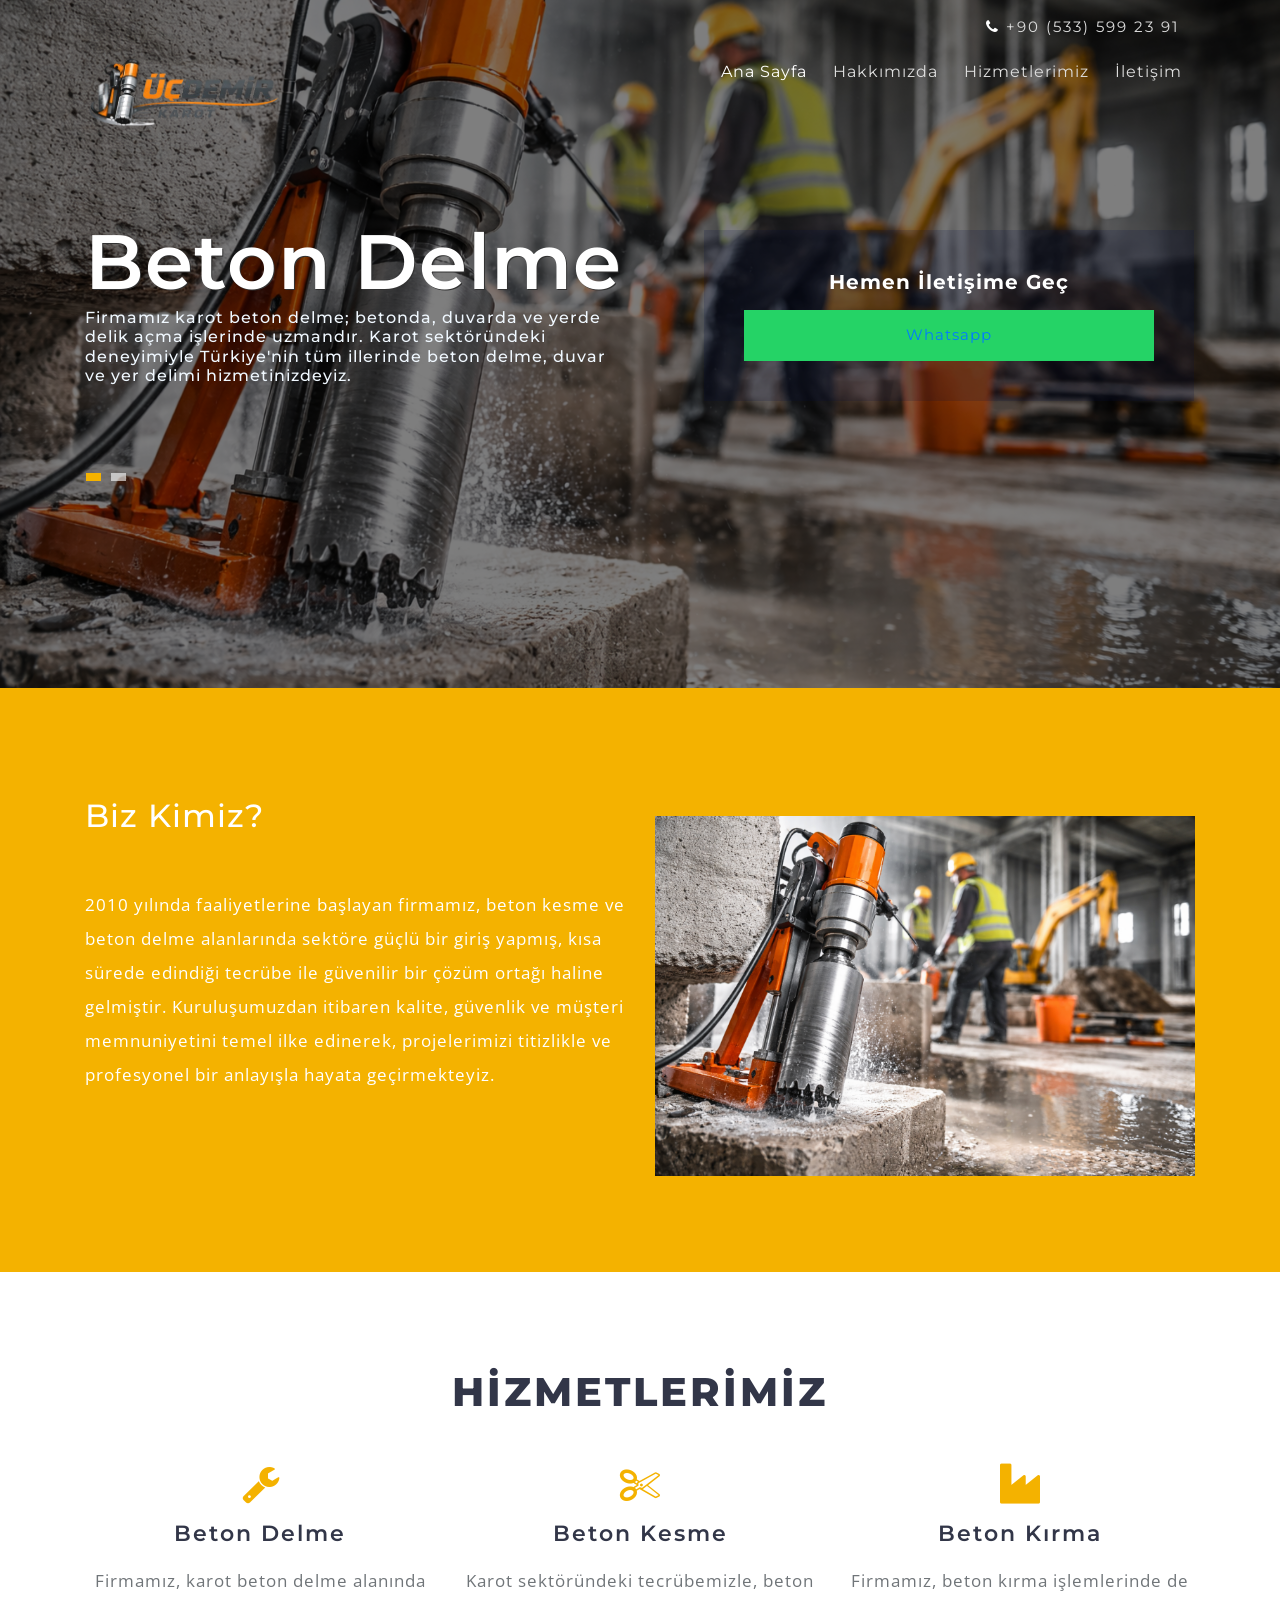
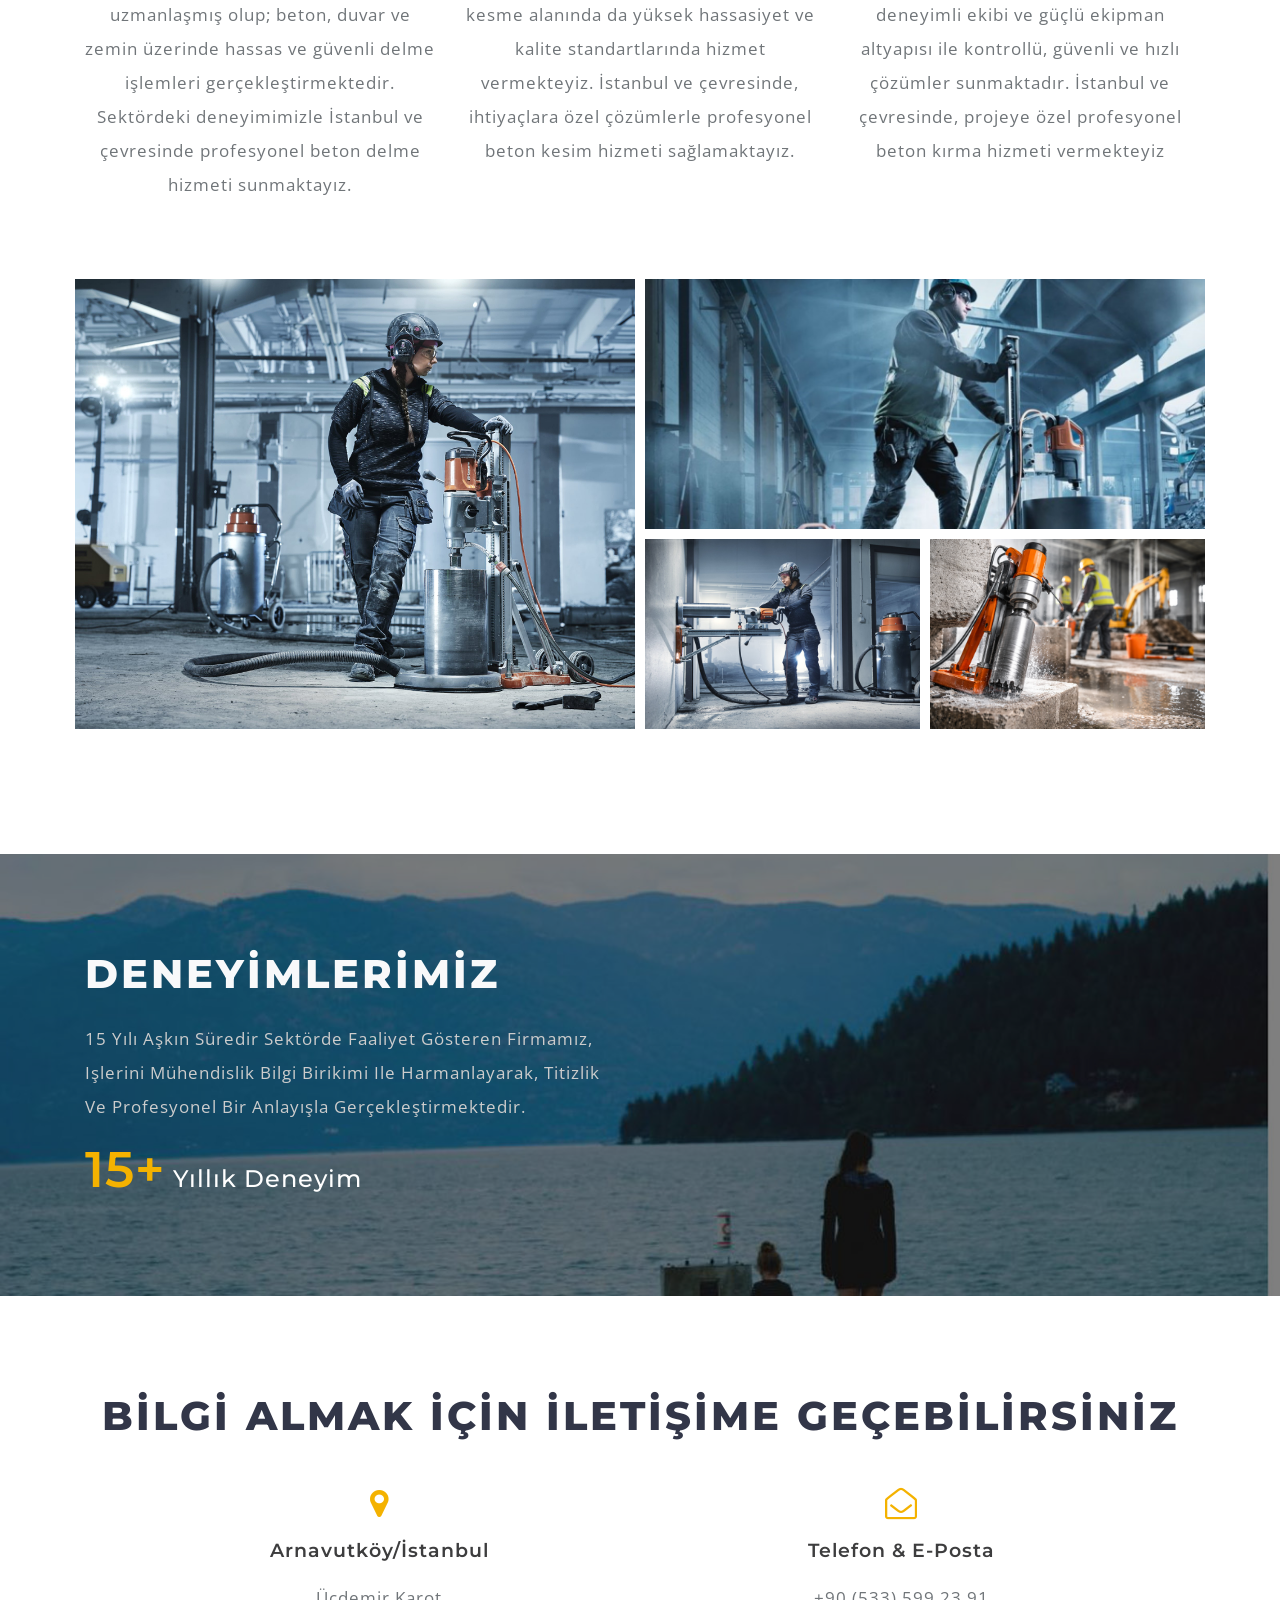
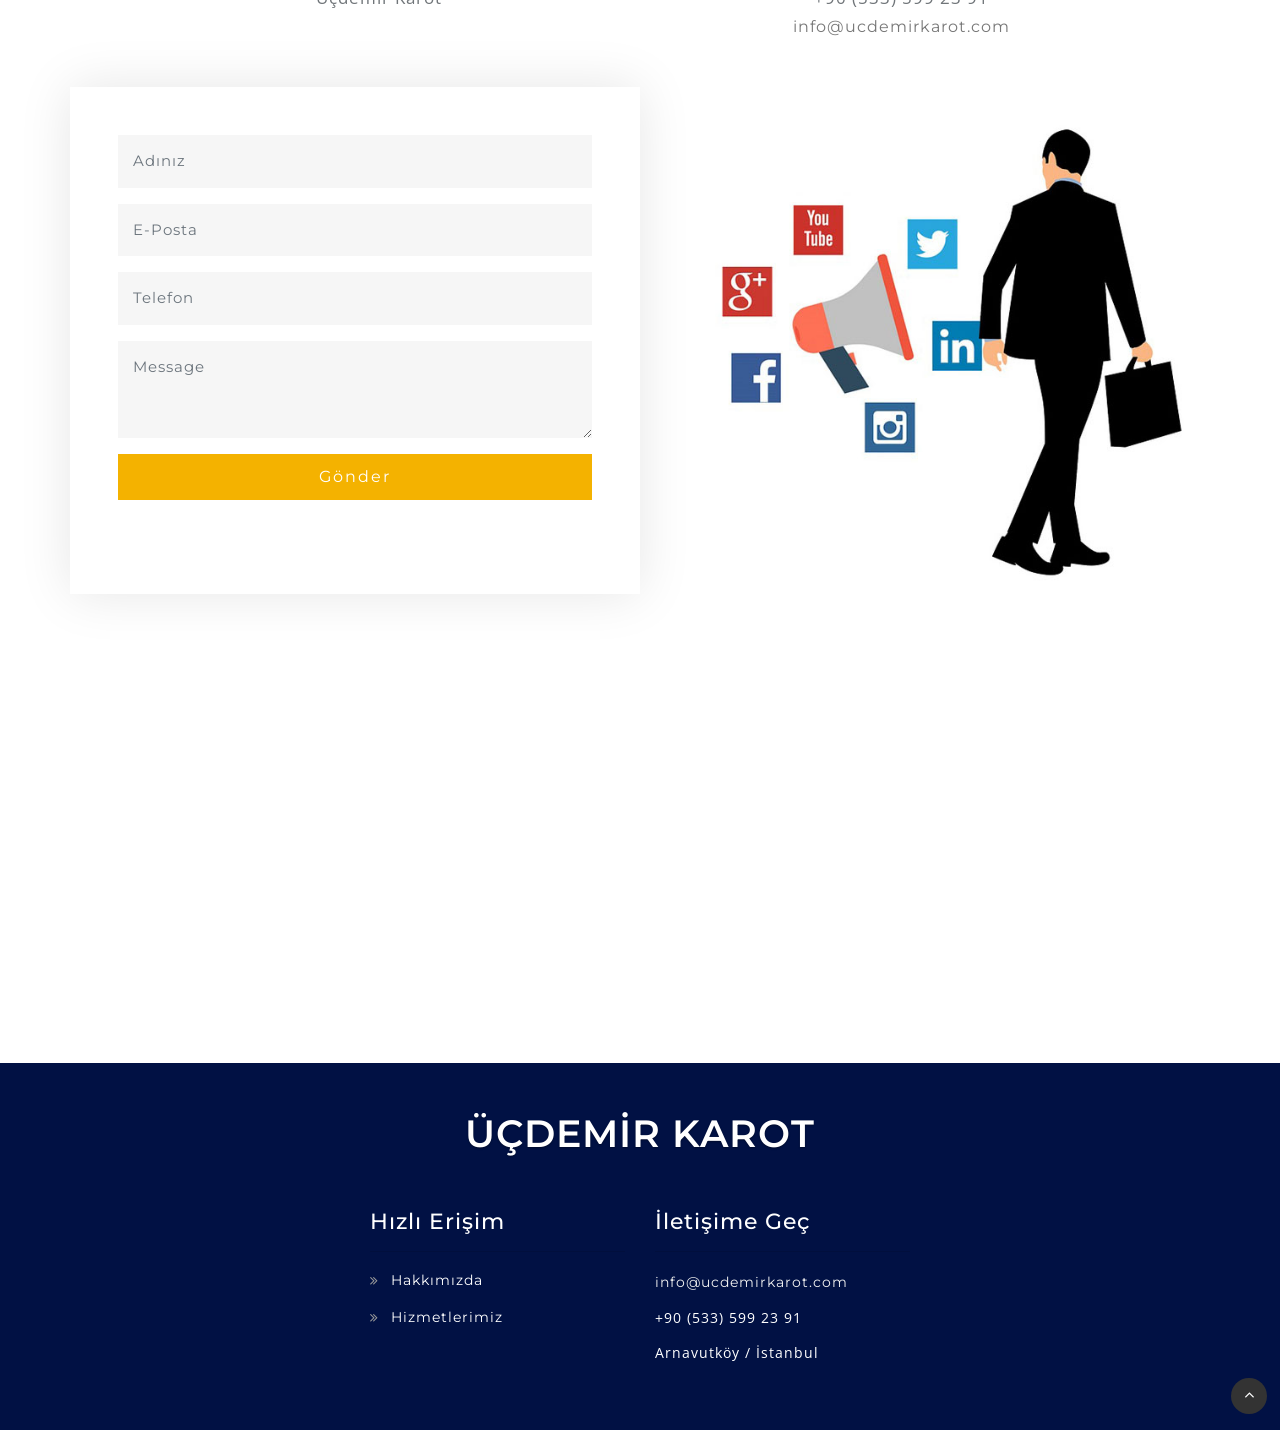
==== commit d68b40d2: "Düzeltmeler" ====
--- a/index.html
+++ b/index.html
@@ -141,34 +141,49 @@
 </div>
 <!-- //banner -->
   <!-- banner-bottom -->
-
+<section class="some-content py-5" id="about">
+        <div class="container py-md-5">
+            <div class="row about-vv-top mt-2">
+                <div class="col-lg-6 about-info">
+                    <h4 class="title-hny  mb-md-5">Biz Kimiz?</h4>
+                    <p>
+						2010 yılında faaliyetlerine başlayan firmamız, beton kesme ve beton delme alanlarında sektöre güçlü bir giriş yapmış, kısa sürede edindiği tecrübe ile güvenilir bir çözüm ortağı haline gelmiştir. Kuruluşumuzdan itibaren kalite, güvenlik ve müşteri memnuniyetini temel ilke edinerek, projelerimizi titizlikle ve profesyonel bir anlayışla hayata geçirmekteyiz.
+					</p>
+                </div>
+                <div class="col-lg-6 about-img mt-md-4 mt-sm-4">
+                    <img src="images/s4.jpg" class="img-fluid" alt="">
+                </div>
+
+            </div>
+        </div>
+    </section>
     <!-- //banner-bottom-->
 	<!-- services -->
 <section class="services py-5" id="services">
 	<div class="container py-md-5">
-	<h3 class="heading text-center mb-3 mb-sm-5">Our services</h3>
+	<h3 class="heading text-center mb-3 mb-sm-5">Hizmetlerimiz</h3>
 		<div class="row service-grid-grids text-center">
 			<div class="col-lg-4 col-md-6 service-grid service-grid1 mb-4">
 				<div class="service-icon">
-					<span class="fa fa-h-square"></span>
+					<span class="fa fa-wrench"></span>
 				</div>
 				<h4 class="mt-3">Beton Delme</h4>
-				<p class="mt-3">Firmamız karot beton delme; betonda, duvarda ve yerde delik açma işlerinde uzmandır. Karot sektöründeki deneyimiyle Türkiye'nin tüm illerinde beton delme, duvar ve yer delimi hizmetinizdeyiz</p>
+				<p class="mt-3">Firmamız, karot beton delme alanında uzmanlaşmış olup; beton, duvar ve zemin üzerinde hassas ve güvenli delme işlemleri gerçekleştirmektedir. Sektördeki deneyimimizle İstanbul ve çevresinde profesyonel beton delme hizmeti sunmaktayız.</p>
 			</div>
 			<div class="col-lg-4 col-md-6 service-grid service-grid2 mb-4">
 				<div class="service-icon">
-					<span class="fa fa-glide-g"></span>
+					<span class="fa fa-cut"></span>
 				</div>
 				<h4 class="mt-3">Beton Kesme</h4>
-				<p class="mt-3">Karot sektörünün deneyimli bir firması olarak beton kesme işinde de uzmanlığımız mevcuttur. Türkiye'nin tüm illerinde beton kesimi hizmeti vermekteyiz.</p>
+				<p class="mt-3">Karot sektöründeki tecrübemizle, beton kesme alanında da yüksek hassasiyet ve kalite standartlarında hizmet vermekteyiz. İstanbul ve çevresinde, ihtiyaçlara özel çözümlerle profesyonel beton kesim hizmeti sağlamaktayız.</p>
 			</div>
 			
 			<div class="col-lg-4 col-md-6 service-grid service-grid3 mb-4">
 				<div class="service-icon">
-					<span class="fa fa-fighter-jet"></span>
-				</div>
-				<h4 class="mt-3">Flight tickets</h4>
-				<p class="mt-3">Perspiciatis unde omnis iste natus doloret ipsum volupte ut accusal ntium dolor remque laudantium, totam dolor.</p>
+					<span class="fa fa-industry"></span>
+				</div>
+				<h4 class="mt-3">Beton Kırma</h4>
+				<p class="mt-3">Firmamız, beton kırma işlemlerinde de deneyimli ekibi ve güçlü ekipman altyapısı ile kontrollü, güvenli ve hızlı çözümler sunmaktadır. İstanbul ve çevresinde, projeye özel profesyonel beton kırma hizmeti vermekteyiz</p>
 			</div>
 		</div>
 		<div class="row mt-5">
@@ -201,28 +216,12 @@
         <div class="container py-lg-5 py-md-3">
             <div class="row stat-grids">
                 <div class="col-lg-6 stats-left">
-                    <h3 class="heading mb-4 text-li">Years in the field</h3>
-                    <p class="mb-3">Integer pulvinar leo id viverra feugiat. Pellentesque libero justo, semper at tempus vel, ultrices in ligula. Nulla sollicit sed.</p>
-                    <h4><span>15+</span> Years of Experience</h4>
+                    <h3 class="heading mb-4 text-li">Deneyimlerimiz</h3>
+                    <p class="mb-3">15 yılı aşkın süredir sektörde faaliyet gösteren firmamız, işlerini mühendislik bilgi birikimi ile harmanlayarak, titizlik ve profesyonel bir anlayışla gerçekleştirmektedir.</p>
+                    <h4><span>15+</span> Yıllık Deneyim</h4>
                 </div>
                 <div class="col-lg-6 grid1 stats-right mt-lg-0 mt-4 pl-5">
-                    <div class="row">
-                        <div class="col-sm-4 col-6 mb-4">
-                            <p class="text-li">Travel joy</p>
-                            <h4 class="text-wh">12k</h4>
-                            <span class="fa fa-users mr-2"></span>
-                        </div>
-                        <div class="col-sm-4 col-6 mb-4">
-                            <p>world tours</p>
-                            <h4>15k</h4>
-                            <span class="fa fa-tasks mr-2"></span>
-                        </div>
-                        <div class="col-sm-4 col-6 mb-4">
-                            <p>city tours</p>
-                            <h4>25k</h4>
-                            <span class="fa fa-files-o mr-2"></span>
-                        </div>
-                    </div>
+
                 </div>
             </div>
         </div>
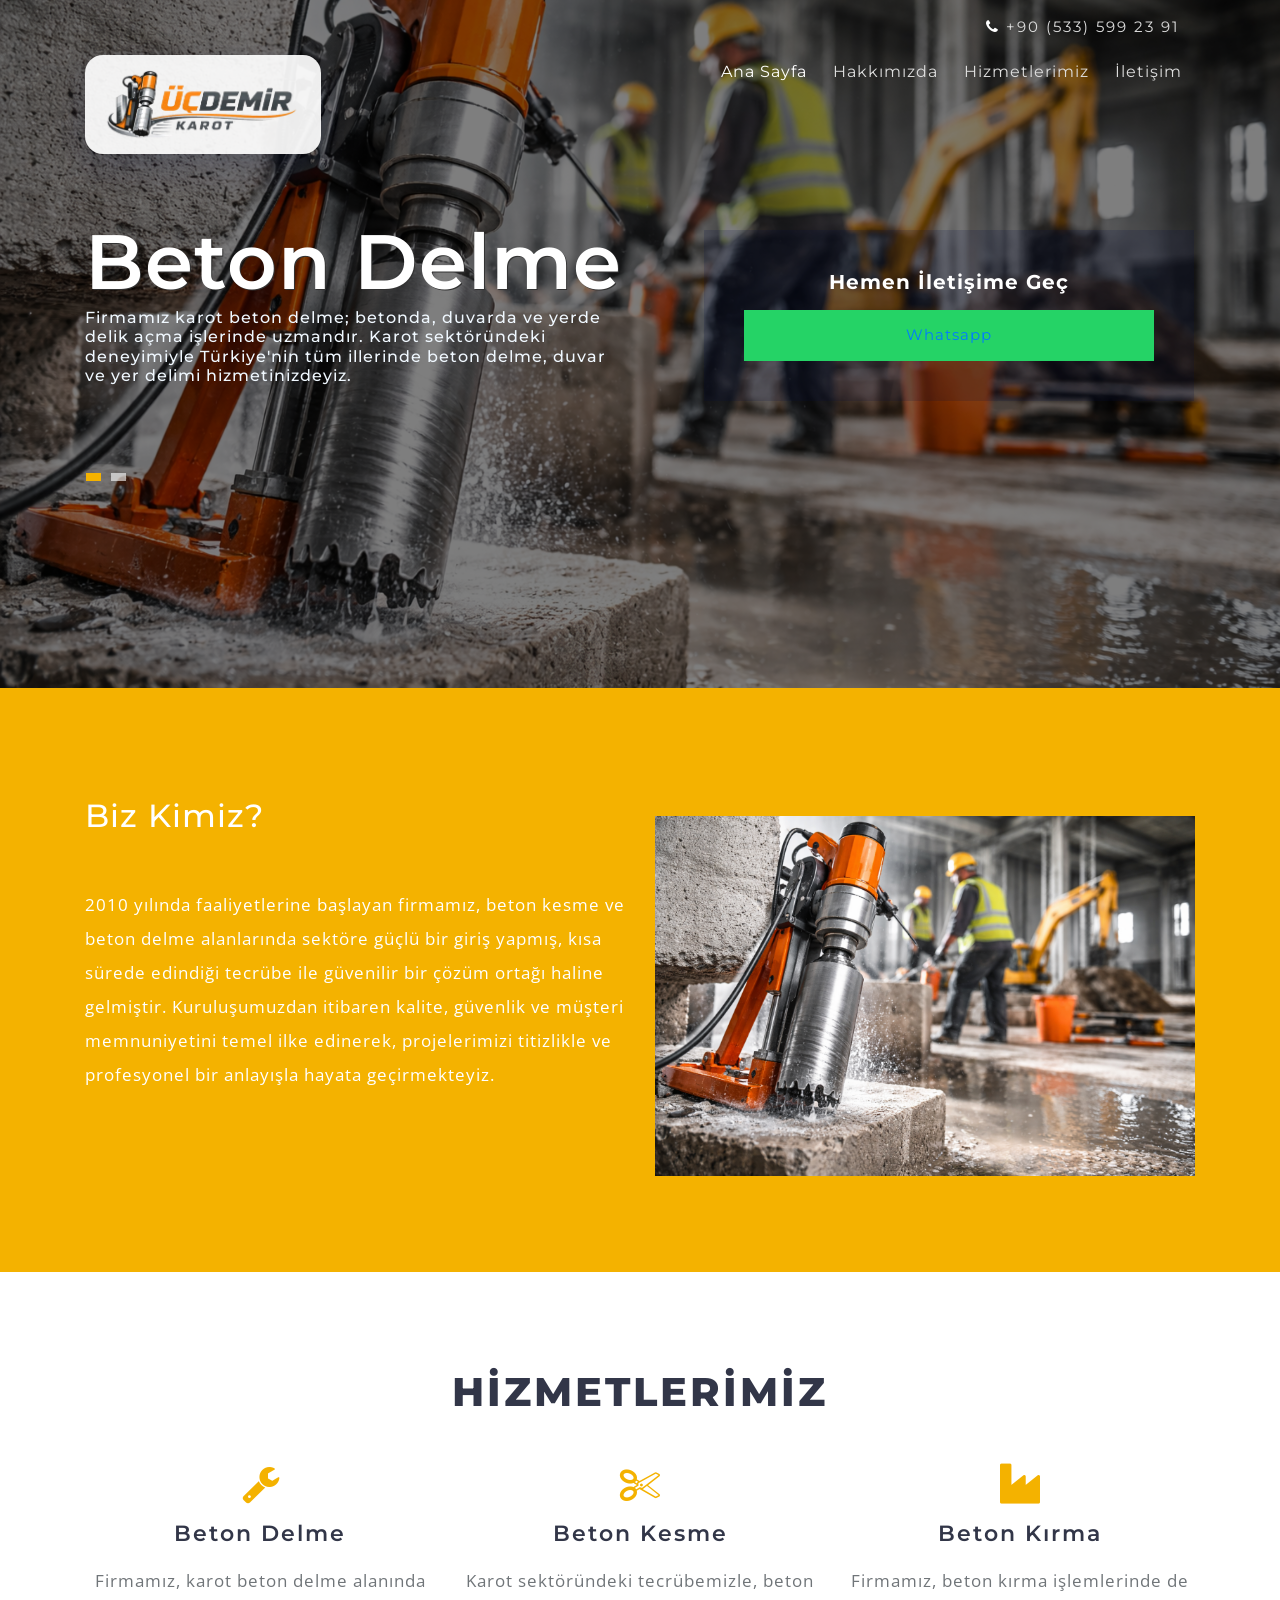
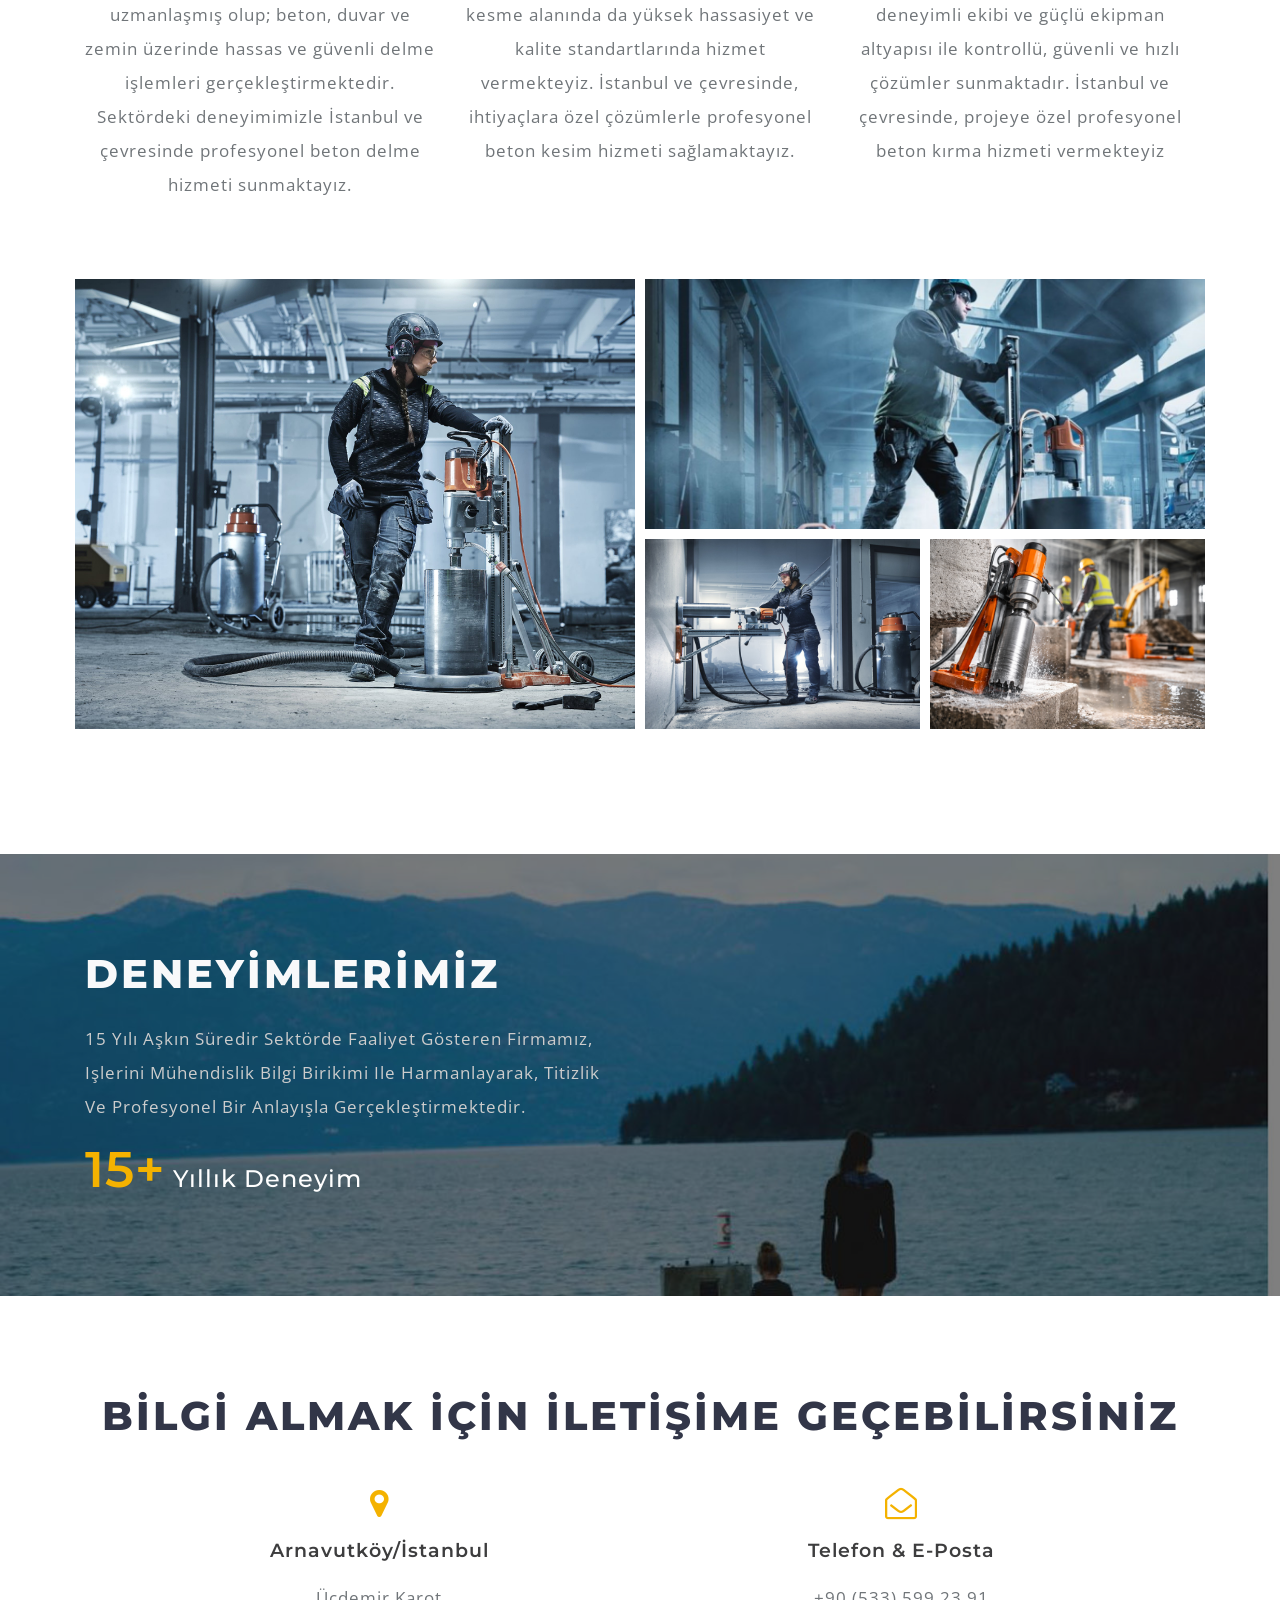
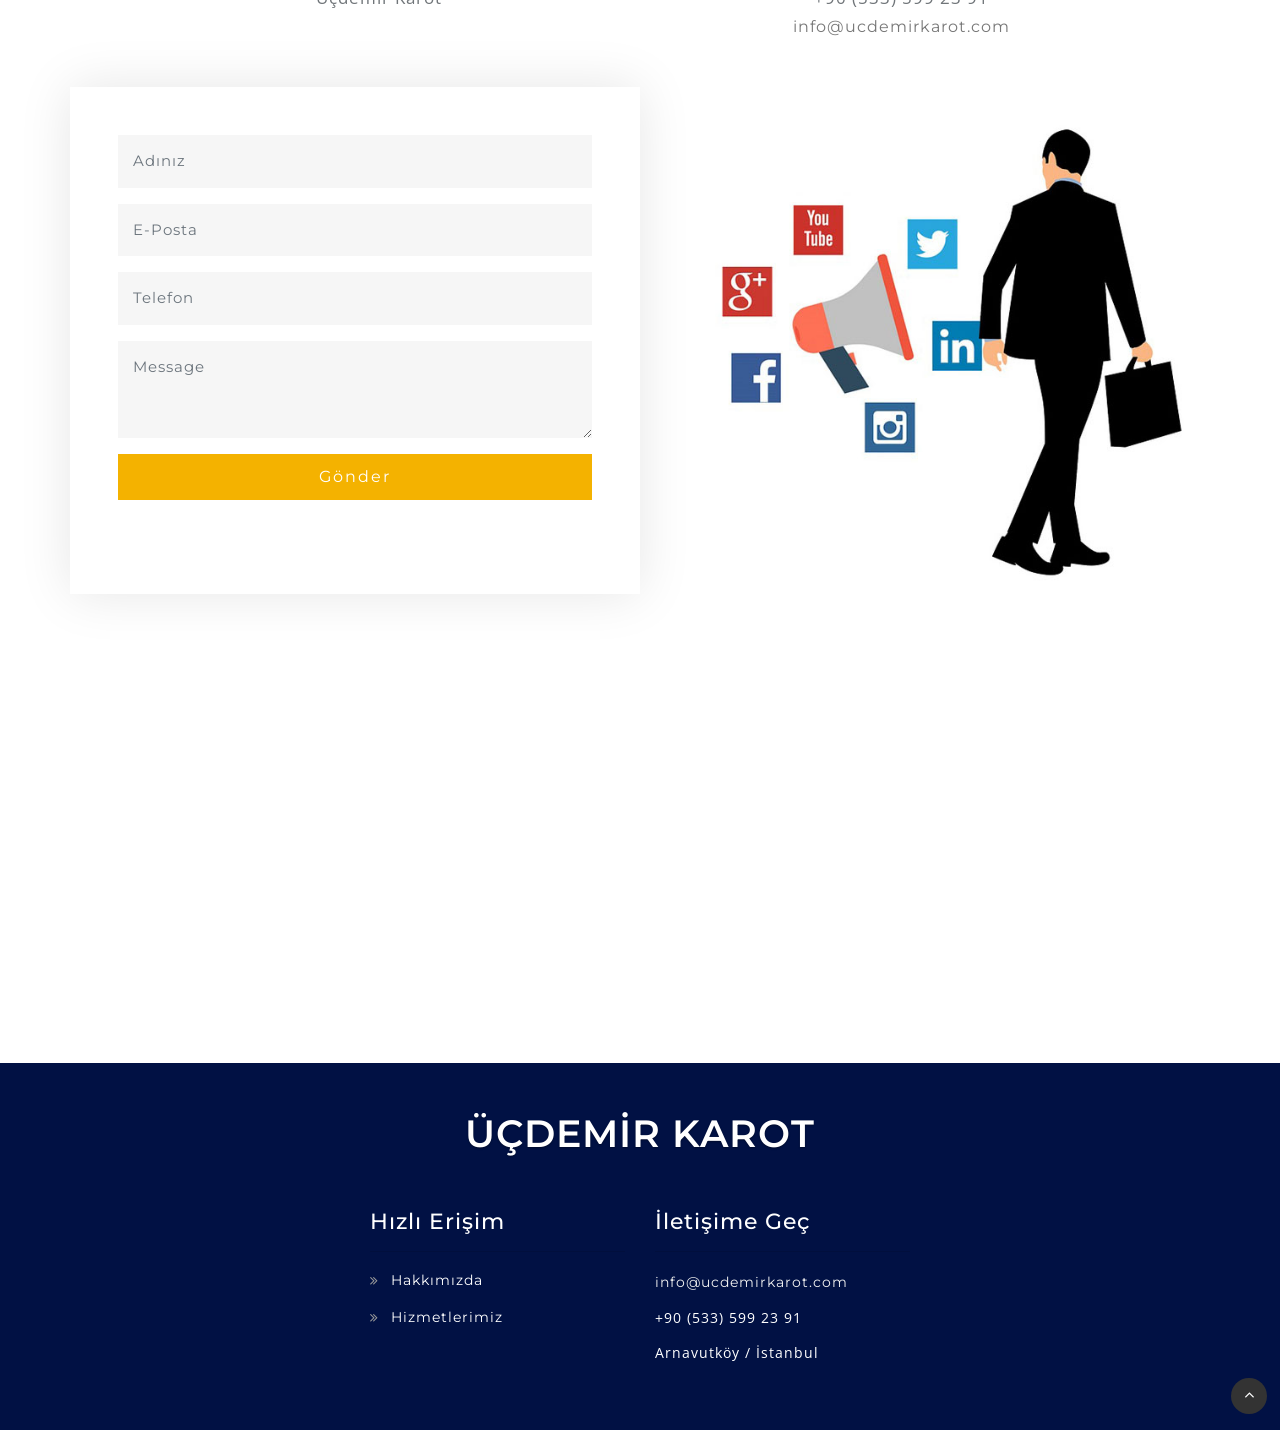
==== commit 28086f66: "form submit and logo" ====
--- a/index.html
+++ b/index.html
@@ -64,8 +64,8 @@
 		<!-- nav -->
 		<nav class="py-3 d-lg-flex">
 			<div id="logo">
-				<h1> <a href="index.html">
-                     <img src="images/logo.png" alt="Your logo" title="Your logo" style="width: 200px;" />
+				<h1> <a href="index.html" class="logo-badge">
+                     <img src="images/logo.png" alt="Your logo" title="Your logo" class="site-logo" />
                     </a>
                 </h1>
 			</div>
@@ -272,7 +272,11 @@
 			<div class="contact-grids mt-5">
 				<div class="row">
 					<div class="col-lg-6 col-md-6 contact-left-form">
-						<form action="#" method="post">
+						<form id="contact-form" action="https://formsubmit.co/gurkansozdemir@gmail.com" method="post" onsubmit="prepareContactForm()">
+							<input type="hidden" name="_subject" value="Ucdemir Karot - Yeni Bilgi Alma Formu">
+							<input type="hidden" name="_captcha" value="false">
+							<input type="hidden" name="_template" value="table">
+							<input type="hidden" name="_next" value="https://www.ucdemirkarot.com/tesekkurler.html">
 							<div class=" form-group contact-forms">
 							  <input type="text" class="form-control" placeholder="Adınız" required="">
 							</div>
@@ -381,5 +385,34 @@
 
 
 
+<script>
+function prepareContactForm() {
+    var form = document.getElementById('contact-form');
+    if (!form) {
+        return true;
+    }
+
+    var fields = form.querySelectorAll('.form-control');
+    var data = [
+        { name: 'ad_soyad', value: fields[0] ? fields[0].value : '' },
+        { name: 'eposta', value: fields[1] ? fields[1].value : '' },
+        { name: 'telefon', value: fields[2] ? fields[2].value : '' },
+        { name: 'mesaj', value: fields[3] ? fields[3].value : '' }
+    ];
+
+    data.forEach(function(item) {
+        var existing = form.querySelector('input[type="hidden"][name="' + item.name + '"]');
+        if (!existing) {
+            existing = document.createElement('input');
+            existing.type = 'hidden';
+            existing.name = item.name;
+            form.appendChild(existing);
+        }
+        existing.value = item.value;
+    });
+
+    return true;
+}
+</script>
 </body>
 </html>
--- a/css/style.css
+++ b/css/style.css
@@ -172,6 +172,25 @@
     padding: 0px 0;
     border: none;
 }
+
+#logo a.logo-badge {
+    display: inline-flex;
+    align-items: center;
+    justify-content: center;
+    padding: 12px 18px;
+    max-width: 100%;
+    box-sizing: border-box;
+    background: rgba(255, 255, 255, 0.92);
+    border-radius: 18px;
+    box-shadow: 0 14px 35px rgba(1, 17, 68, 0.18);
+}
+
+#logo a.logo-badge img.site-logo {
+    width: 200px;
+    max-width: 100%;
+    height: auto;
+    display: block;
+}
 span.fa.fa-free-code-camp {
     color: #f4b200;
     font-weight: bold;
@@ -279,6 +298,13 @@
 		width: 100%;
 		text-align: center;
 		float: none;
+	}
+	#logo a.logo-badge {
+		max-width: calc(100vw - 32px);
+		padding: 10px 14px;
+	}
+	#logo a.logo-badge img.site-logo {
+		width: min(170px, 100%);
 	}
 	.menu li.active a {
 		color: #ff4f81;
@@ -1607,6 +1633,13 @@
 	.banner-text-w3ls {
     padding: 24vw 0 1vw;
     }
+	#logo a.logo-badge {
+    max-width: calc(100vw - 24px);
+    padding: 8px 12px;
+   }
+	#logo a.logo-badge img.site-logo {
+    width: min(145px, 100%);
+   }
 	.rating ul li {
     font-size: 1.2em;
    }
@@ -1624,6 +1657,9 @@
 h3.heading {
     letter-spacing: 0px;
 }
+	#logo a.logo-badge img.site-logo {
+    width: min(130px, 100%);
+   }
 }
 /* Mobil uyumluluk için ek ayarlar */
 @media (max-width: 768px) {
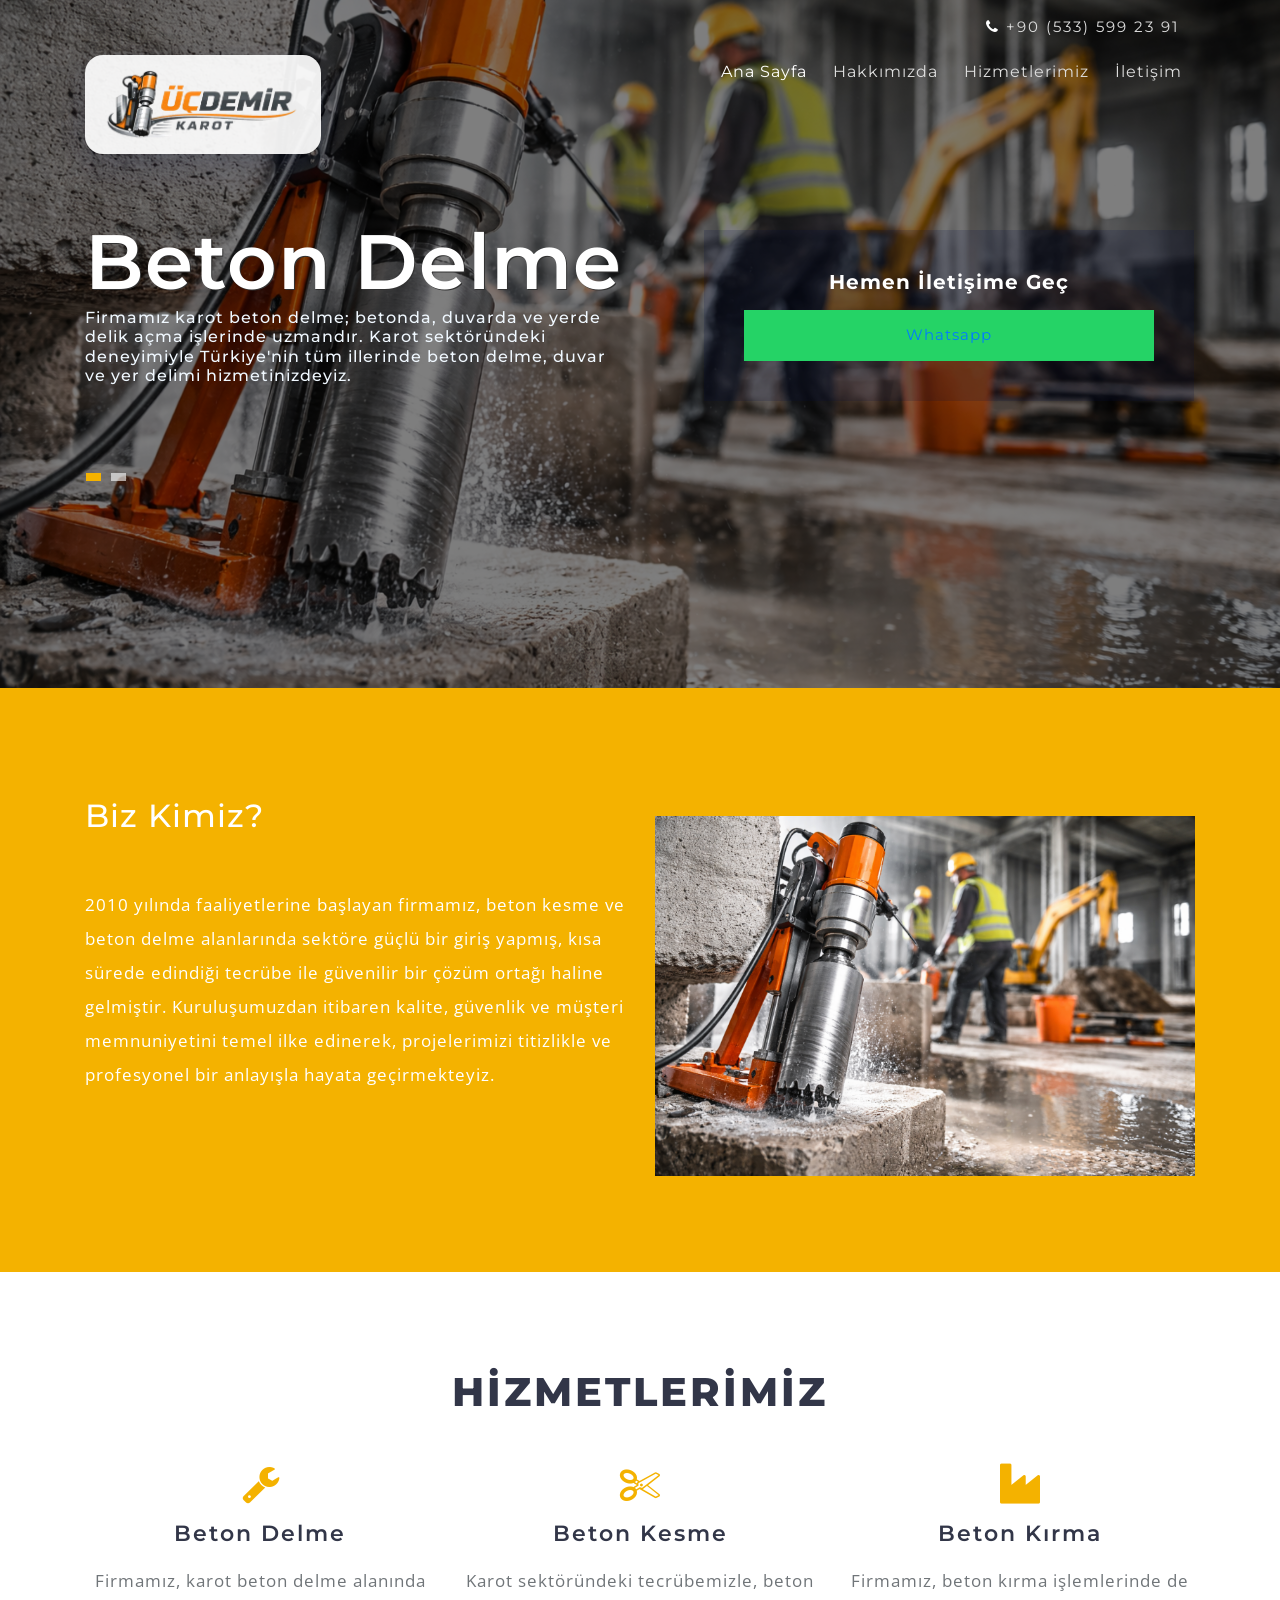
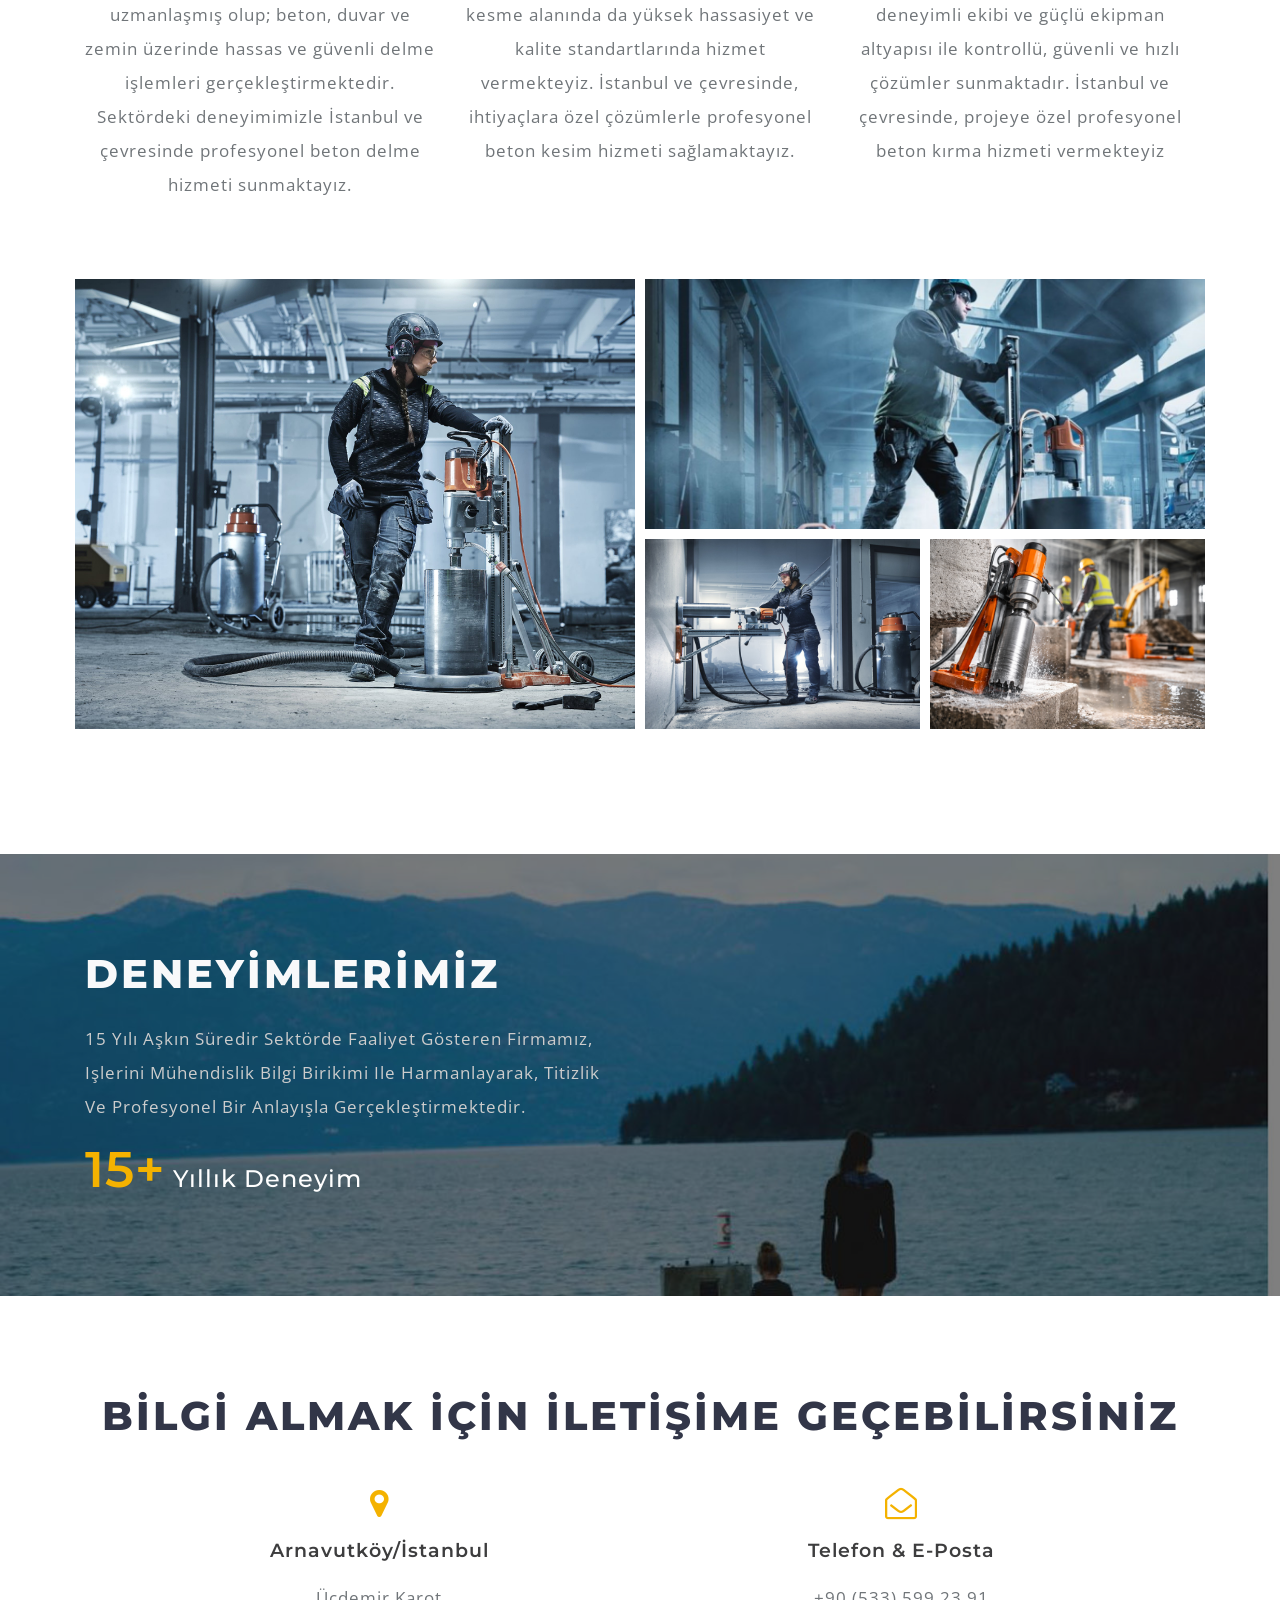
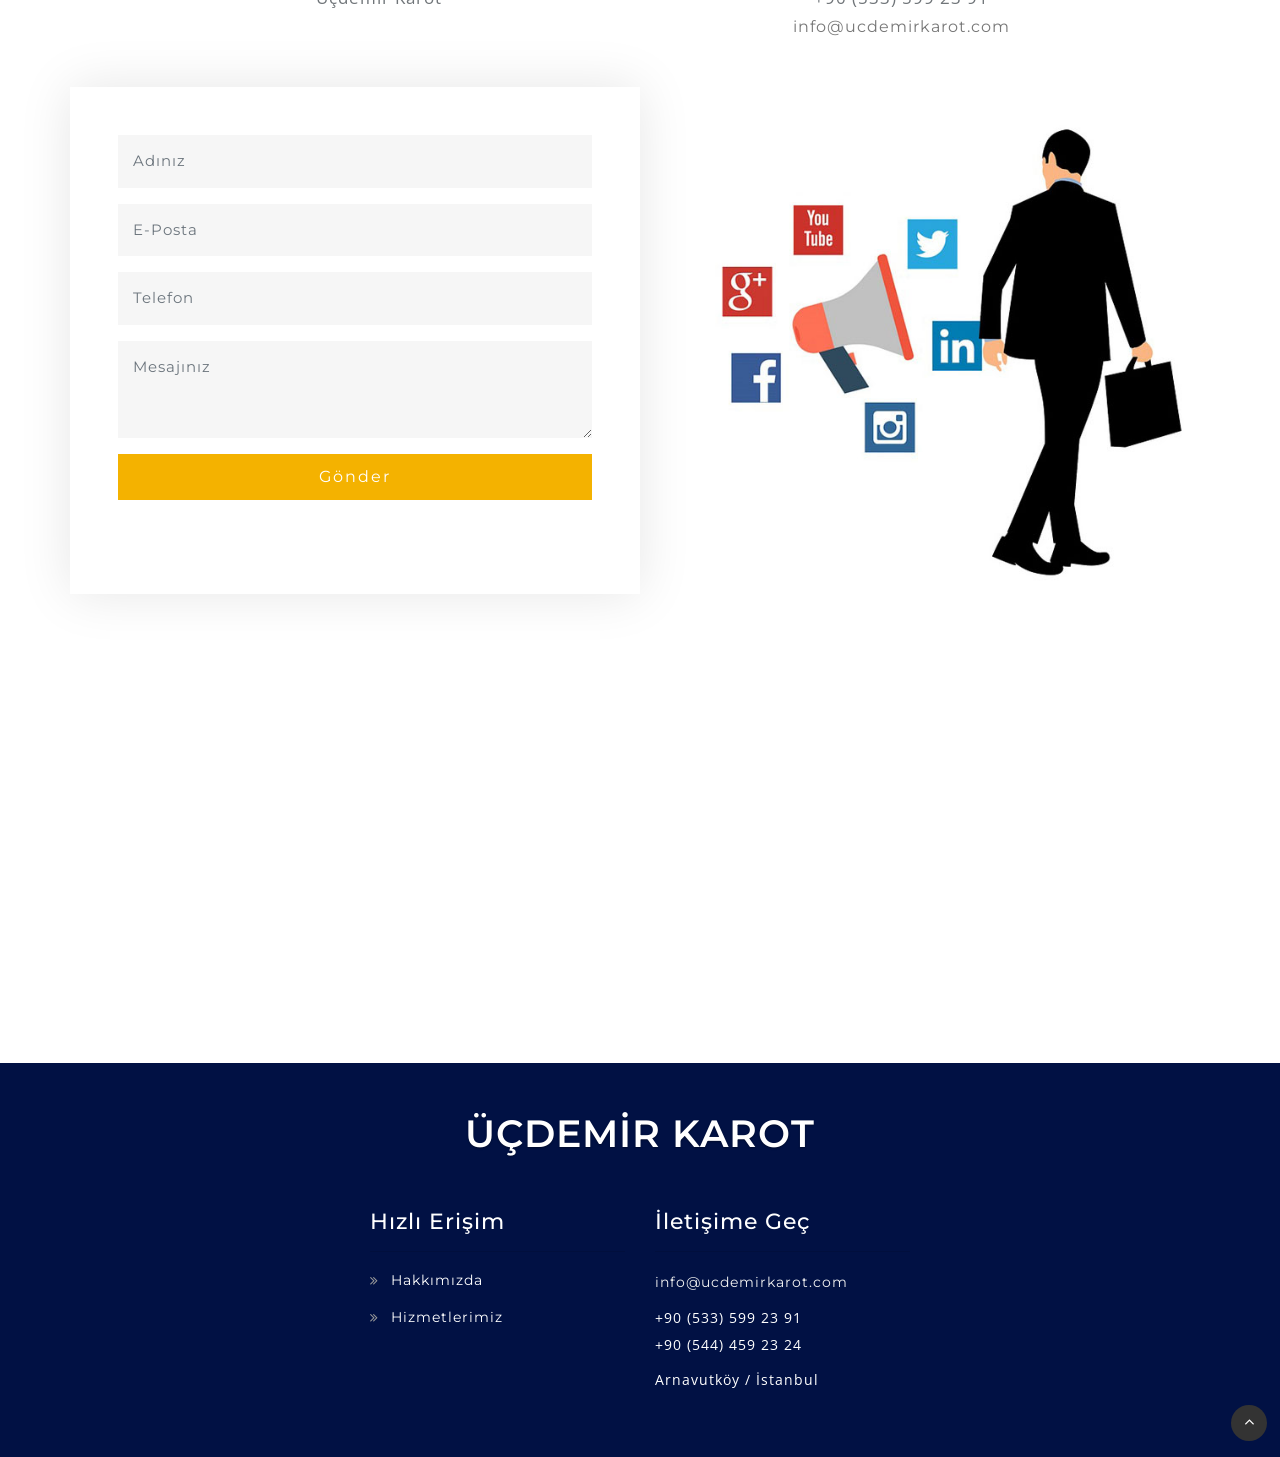
==== commit 4bfb2dea: "last commit" ====
--- a/index.html
+++ b/index.html
@@ -272,11 +272,10 @@
 			<div class="contact-grids mt-5">
 				<div class="row">
 					<div class="col-lg-6 col-md-6 contact-left-form">
-						<form id="contact-form" action="https://formsubmit.co/gurkansozdemir@gmail.com" method="post" onsubmit="prepareContactForm()">
+						<form id="contact-form" action="https://formsubmit.co/gurkansozdemir@gmail.com" method="post" onsubmit="return submitContactForm(event)">
 							<input type="hidden" name="_subject" value="Ucdemir Karot - Yeni Bilgi Alma Formu">
 							<input type="hidden" name="_captcha" value="false">
 							<input type="hidden" name="_template" value="table">
-							<input type="hidden" name="_next" value="https://www.ucdemirkarot.com/tesekkurler.html">
 							<div class=" form-group contact-forms">
 							  <input type="text" class="form-control" placeholder="Adınız" required="">
 							</div>
@@ -287,7 +286,7 @@
 							  <input type="text" class="form-control" placeholder="Telefon" required=""> 
 							</div>
 							<div class="form-group contact-forms">
-							  <textarea class="form-control" placeholder="Message" rows="3" required=""></textarea>
+							  <textarea class="form-control" placeholder="Mesajınız" rows="3" required=""></textarea>
 							</div>
 							<button class="btn btn-block sent-butnn">Gönder</button>
 						</form>
@@ -301,6 +300,15 @@
 	</div>
 </section>
 <!-- //Contact -->
+
+<div id="success-popup" class="success-popup" aria-hidden="true">
+	<div class="success-popup__dialog">
+		<button type="button" class="success-popup__close" onclick="closeSuccessPopup()" aria-label="Kapat">&times;</button>
+		<h4>Mesajınız başarı ile kaydedildi</h4>
+		<p>En kısa zamanda sizde dönüş yapacağız.</p>
+		<button type="button" class="btn sent-butnn" onclick="closeSuccessPopup()">Tamam</button>
+	</div>
+</div>
 
    <!-- map -->	
 <div class="map p-2">
@@ -356,6 +364,7 @@
                         </div>
                         <div class="last-vv-contact my-2">
                             <p>+90 (533) 599 23 91</p>
+							<p>+90 (544) 459 23 24</p>
                         </div>
                         <div class="last-vv-contact">
                             <p>Arnavutköy / İstanbul</p>
@@ -386,33 +395,78 @@
 
 
 <script>
-function prepareContactForm() {
+function upsertHiddenField(form, name, value) {
+    var existing = form.querySelector('input[type="hidden"][name="' + name + '"]');
+    if (!existing) {
+        existing = document.createElement('input');
+        existing.type = 'hidden';
+        existing.name = name;
+        form.appendChild(existing);
+    }
+    existing.value = value;
+}
+
+function openSuccessPopup() {
+    var popup = document.getElementById('success-popup');
+    if (!popup) {
+        return;
+    }
+    popup.classList.add('is-visible');
+    popup.setAttribute('aria-hidden', 'false');
+    document.body.classList.add('popup-open');
+}
+
+function closeSuccessPopup() {
+    var popup = document.getElementById('success-popup');
+    if (!popup) {
+        return;
+    }
+    popup.classList.remove('is-visible');
+    popup.setAttribute('aria-hidden', 'true');
+    document.body.classList.remove('popup-open');
+}
+
+async function submitContactForm(event) {
+    event.preventDefault();
+
     var form = document.getElementById('contact-form');
     if (!form) {
-        return true;
+        return false;
     }
 
     var fields = form.querySelectorAll('.form-control');
-    var data = [
-        { name: 'ad_soyad', value: fields[0] ? fields[0].value : '' },
-        { name: 'eposta', value: fields[1] ? fields[1].value : '' },
-        { name: 'telefon', value: fields[2] ? fields[2].value : '' },
-        { name: 'mesaj', value: fields[3] ? fields[3].value : '' }
-    ];
-
-    data.forEach(function(item) {
-        var existing = form.querySelector('input[type="hidden"][name="' + item.name + '"]');
-        if (!existing) {
-            existing = document.createElement('input');
-            existing.type = 'hidden';
-            existing.name = item.name;
-            form.appendChild(existing);
+    upsertHiddenField(form, 'ad_soyad', fields[0] ? fields[0].value : '');
+    upsertHiddenField(form, 'eposta', fields[1] ? fields[1].value : '');
+    upsertHiddenField(form, 'telefon', fields[2] ? fields[2].value : '');
+    upsertHiddenField(form, 'mesaj', fields[3] ? fields[3].value : '');
+
+    try {
+        var response = await fetch(form.action, {
+            method: 'POST',
+            body: new FormData(form),
+            headers: {
+                'Accept': 'application/json'
+            }
+        });
+
+        if (!response.ok) {
+            throw new Error('Form gonderilemedi');
         }
-        existing.value = item.value;
-    });
-
-    return true;
+
+        form.reset();
+        openSuccessPopup();
+    } catch (error) {
+        alert('Mesaj gonderilirken bir sorun olustu. Lutfen tekrar deneyin.');
+    }
+
+    return false;
 }
+
+document.addEventListener('keydown', function(event) {
+    if (event.key === 'Escape') {
+        closeSuccessPopup();
+    }
+});
 </script>
 </body>
 </html>
--- a/css/style.css
+++ b/css/style.css
@@ -1688,8 +1688,75 @@
         font-size: 24px;
         line-height: 30px;
     }
-    .contact-right h5 {
+.contact-right h5 {
         font-size: 20px;
     }
 }
+
+body.popup-open {
+    overflow: hidden;
+}
+
+.success-popup {
+    position: fixed;
+    inset: 0;
+    display: flex;
+    align-items: center;
+    justify-content: center;
+    padding: 20px;
+    background: rgba(1, 17, 68, 0.72);
+    opacity: 0;
+    visibility: hidden;
+    transition: opacity 0.25s ease, visibility 0.25s ease;
+    z-index: 9999;
+}
+
+.success-popup.is-visible {
+    opacity: 1;
+    visibility: visible;
+}
+
+.success-popup__dialog {
+    position: relative;
+    width: min(100%, 460px);
+    padding: 34px 28px 28px;
+    border-radius: 18px;
+    background: #fff;
+    text-align: center;
+    box-shadow: 0 20px 55px rgba(0, 0, 0, 0.2);
+}
+
+.success-popup__dialog h4 {
+    color: #011144;
+    font-size: 28px;
+    margin-bottom: 14px;
+}
+
+.success-popup__dialog p {
+    color: #555;
+    margin-bottom: 22px;
+    font-size: 16px;
+}
+
+.success-popup__close {
+    position: absolute;
+    top: 10px;
+    right: 14px;
+    border: 0;
+    background: transparent;
+    color: #011144;
+    font-size: 30px;
+    line-height: 1;
+    cursor: pointer;
+}
+
+@media(max-width:480px) {
+    .success-popup__dialog {
+        padding: 30px 20px 24px;
+    }
+
+    .success-popup__dialog h4 {
+        font-size: 22px;
+    }
+}
 /*-- //Responsive design --*/
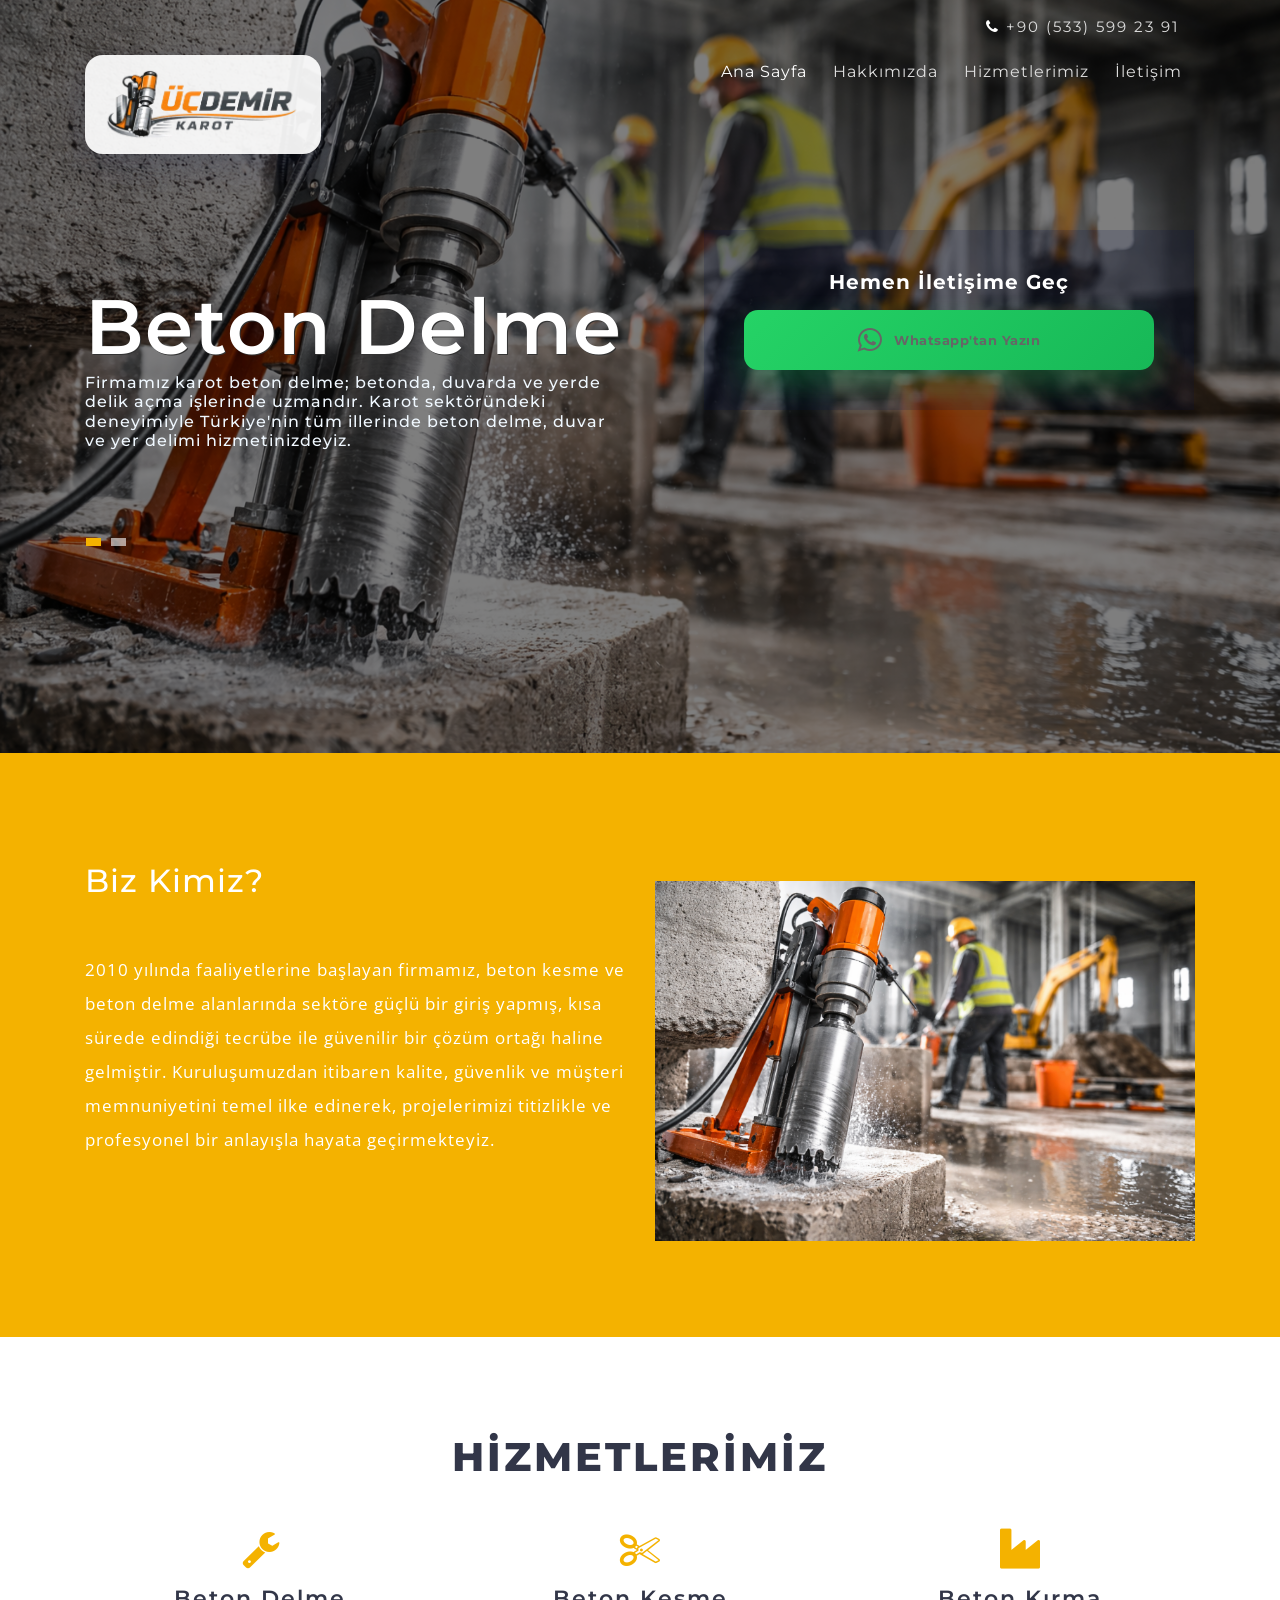
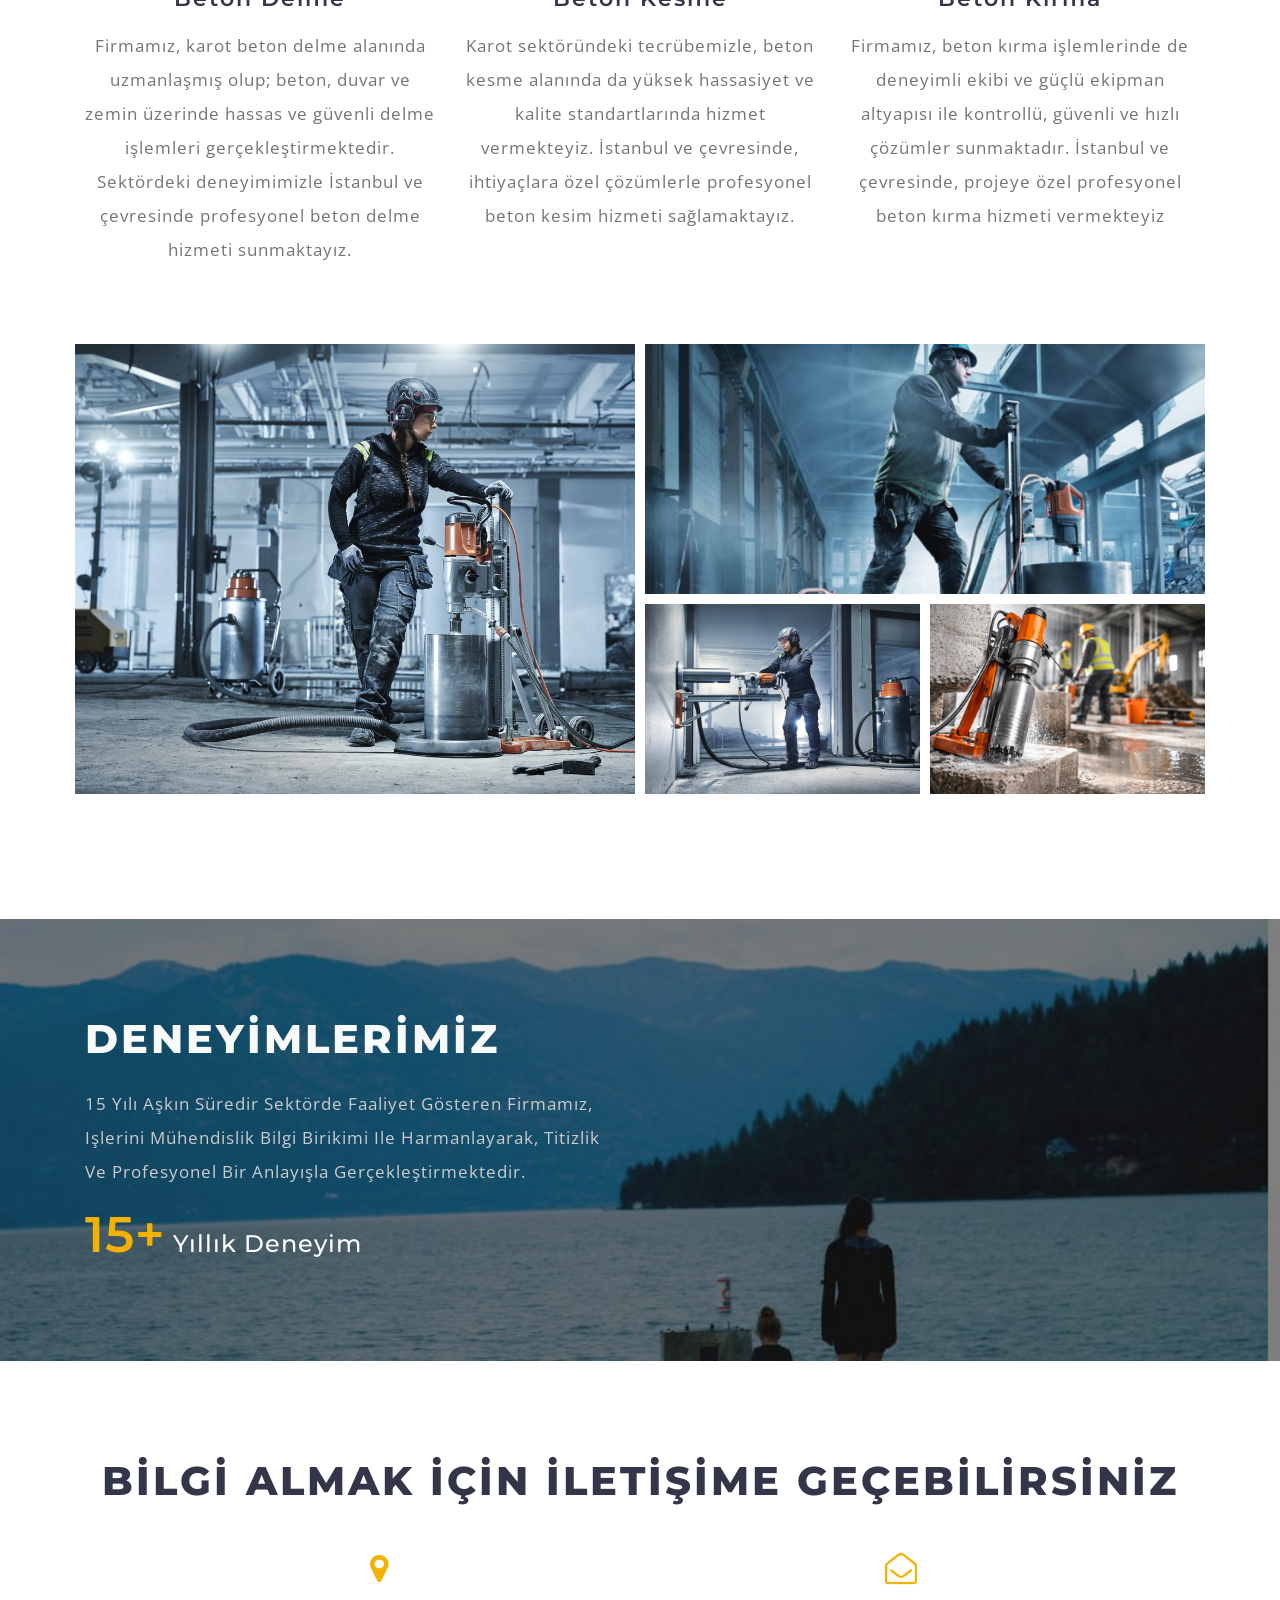
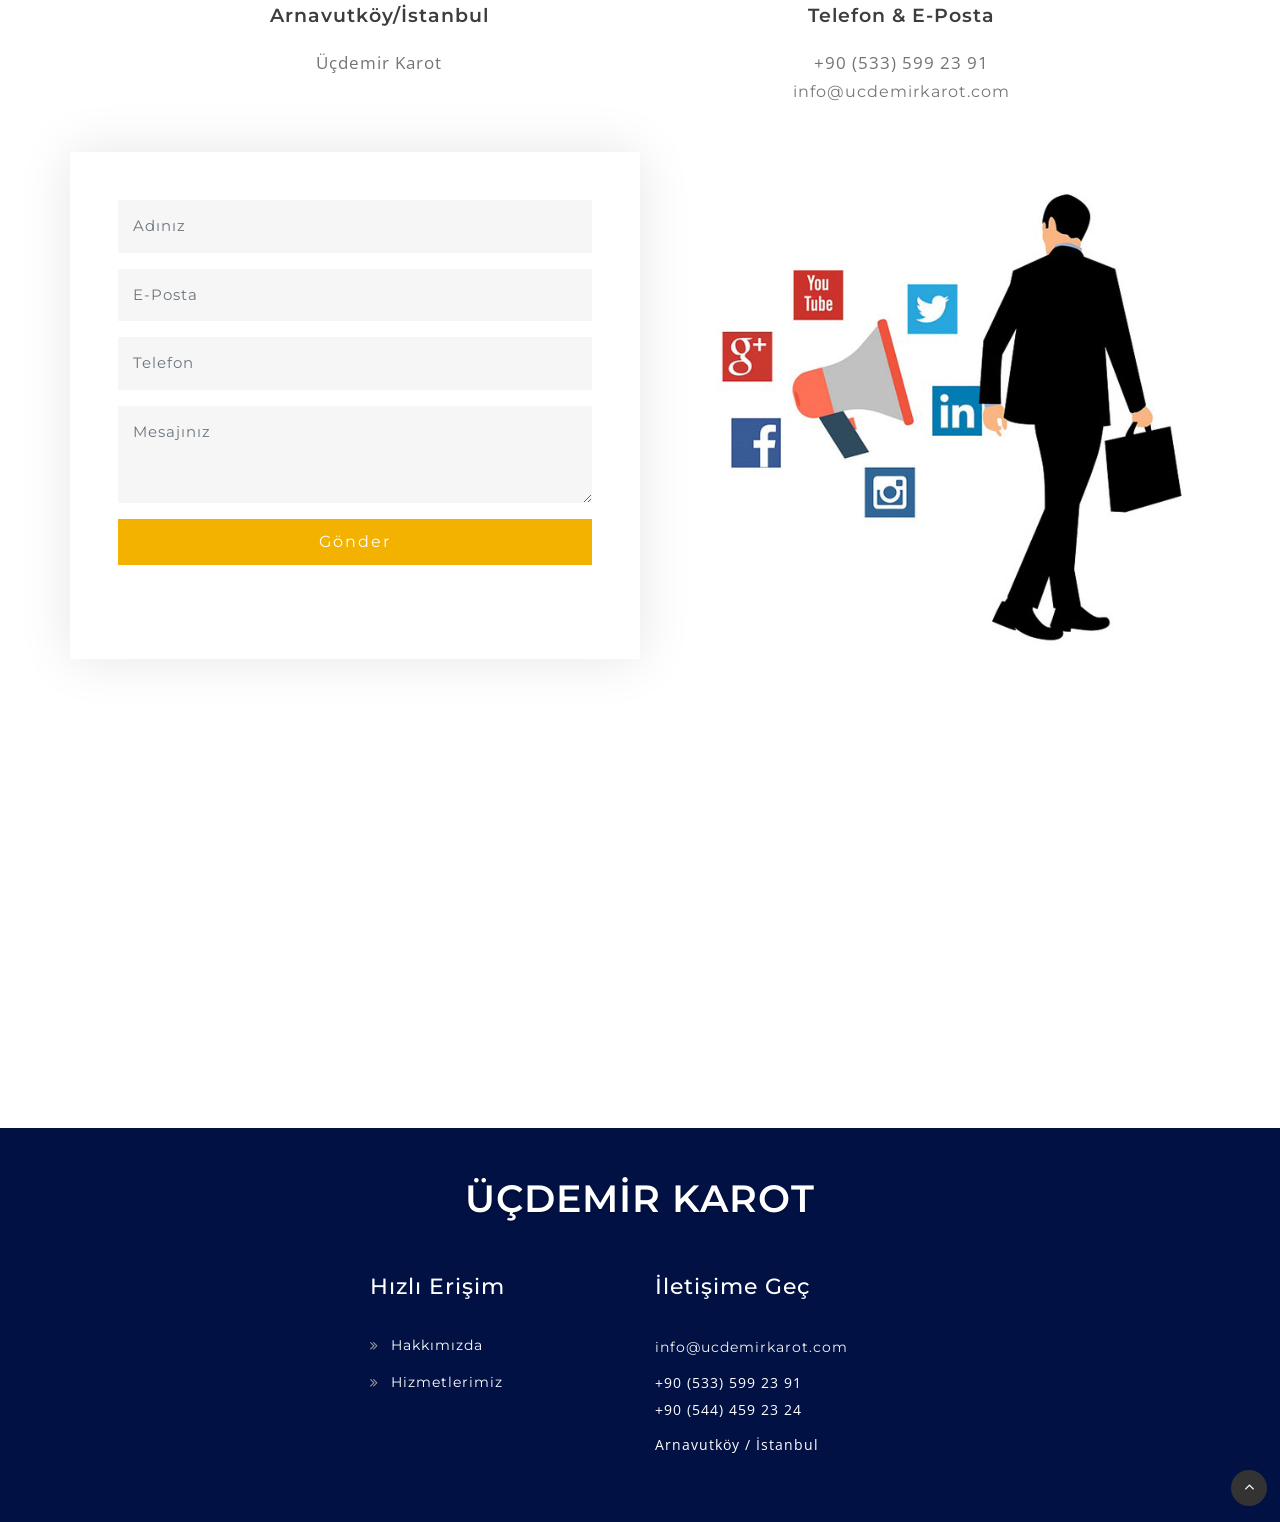
==== commit e3abbac1: "hamburger menu ve whatsap button" ====
--- a/index.html
+++ b/index.html
@@ -90,7 +90,7 @@
 			<div class="row">
 				<div class="col-md-6 banner-text-w3ls">
 					<!-- banner slider-->
-					<div class="csslider infinity" id="slider1">
+					<div class="csslider infinity" id="slider1" style="margin-top: 65px;">
 						<input type="radio" name="slides" checked="checked" id="slides_1" />
 						<input type="radio" name="slides" id="slides_2" />
 						<ul class="banner_slide_bg">
@@ -128,7 +128,10 @@
 							<form action="#" method="post">
 								<h5 class="mb-3">Hemen İletişime Geç</h5>
 								<div class="form-style-w3layout">
-									<button Class="btn" style="background-color: #25D366;"> <a href="https://wa.me/905335992391?text=Merhaba%2C%20hizmet%20hakk%C4%B1nda%20bilgi%20almak%20istiyorum."> Whatsapp </a></button>
+									<a class="whatsapp-cta" href="https://wa.me/905335992391?text=Merhaba%2C%20hizmet%20hakk%C4%B1nda%20bilgi%20almak%20istiyorum.">
+										<span class="fa fa-whatsapp" aria-hidden="true"></span>
+										<span>Whatsapp'tan Yazın</span>
+									</a>
 									
 								</div>
 							</form>
@@ -149,6 +152,7 @@
                     <p>
 						2010 yılında faaliyetlerine başlayan firmamız, beton kesme ve beton delme alanlarında sektöre güçlü bir giriş yapmış, kısa sürede edindiği tecrübe ile güvenilir bir çözüm ortağı haline gelmiştir. Kuruluşumuzdan itibaren kalite, güvenlik ve müşteri memnuniyetini temel ilke edinerek, projelerimizi titizlikle ve profesyonel bir anlayışla hayata geçirmekteyiz.
 					</p>
+					<br>
                 </div>
                 <div class="col-lg-6 about-img mt-md-4 mt-sm-4">
                     <img src="images/s4.jpg" class="img-fluid" alt="">
--- a/css/style.css
+++ b/css/style.css
@@ -295,25 +295,32 @@
 	#logo {
 		display: block;
 		padding: 0;
-		width: 100%;
-		text-align: center;
+		width: auto;
+		text-align: left;
 		float: none;
+		flex: 1 1 auto;
 	}
 	#logo a.logo-badge {
-		max-width: calc(100vw - 32px);
-		padding: 10px 14px;
+		max-width: min(240px, calc(100vw - 110px));
+		padding: 9px 14px;
+		border-radius: 16px;
 	}
 	#logo a.logo-badge img.site-logo {
 		width: min(170px, 100%);
 	}
 	.menu li.active a {
-		color: #ff4f81;
+		color: #011144;
 	}
 	nav ul li span {
 		color: #fff;
 	}
 	nav {
 		margin: 0;
+		display: flex;
+		align-items: center;
+		justify-content: space-between;
+		flex-wrap: wrap;
+		gap: 14px;
 	}
 	nav a {
 		color: #333;
@@ -328,15 +335,25 @@
 
 	/* Stylinf the toggle lable */
 	.toggle {
-		display: block;
-		padding: 5px 15px;
+		display: inline-flex;
+		align-items: center;
+		justify-content: center;
+		width: 52px;
+		height: 52px;
+		padding: 0;
 		font-size: 20px;
 		text-decoration: none;
-		border: none;
-		float: right;
-		background-color: #ff4f81;
+		border: 1px solid rgba(255, 255, 255, 0.35);
+		float: none;
+		background: rgba(1, 17, 68, 0.78);
 		color: #fff;
 		margin-bottom: 0;
+		margin-left: auto;
+		border-radius: 16px;
+		box-shadow: 0 12px 28px rgba(1, 17, 68, 0.24);
+		backdrop-filter: blur(8px);
+		-webkit-backdrop-filter: blur(8px);
+		transition: background 0.2s ease, transform 0.2s ease, box-shadow 0.2s ease;
 	}
 	.menu .toggle {
 		float: none;
@@ -350,30 +367,40 @@
 	}
 
 	.toggle:hover {
-		color:#333;
-		background-color: #fff;
+		color:#fff;
+		background: rgba(1, 17, 68, 0.95);
+		box-shadow: 0 16px 30px rgba(1, 17, 68, 0.3);
+		transform: translateY(-1px);
 	}
 
 	/* Display Dropdown when clicked on Parent Lable */
 	[id^=drop]:checked + ul {
 		display: block;
-		background: #fff;
-		padding: 15px 0;
+		background: rgba(255, 255, 255, 0.97);
+		padding: 10px;
 		width:100%;
-		text-align: center;
+		text-align: left;
+		border-radius: 20px;
+		box-shadow: 0 24px 55px rgba(1, 17, 68, 0.2);
+		margin-top: 6px;
 	}
 
 	/* Change menu item's width to 100% */
 	nav ul li {
 		display: block;
 		width: 100%;
-		padding: 7px 0;
+		padding: 0;
 		}
 	nav a{
-		padding: 5px 0;
+		display: block;
+		padding: 14px 18px;
+		border-radius: 14px;
+		font-weight: 600;
+		letter-spacing: 0.4px;
 	}
 	nav a:hover {
-		color: #333;
+		color: #011144;
+		background: rgba(244, 178, 0, 0.14);
 	}
 	.login-icon {
 		text-align: center;
@@ -407,6 +434,17 @@
 	}
 	nav ul ul li a {
 		font-size: 15px;
+	}
+	.menu {
+		width: 100%;
+		margin-top: 0;
+	}
+	.menu li + li {
+		margin-top: 6px;
+	}
+	.menu li.active a {
+		background: linear-gradient(135deg, rgba(244, 178, 0, 0.22) 0%, rgba(244, 178, 0, 0.1) 100%);
+		border: 1px solid rgba(244, 178, 0, 0.3);
 	}
 	ul.inner-ul{
 		padding: 0!important;
@@ -579,6 +617,37 @@
 }
 .form-style-w3layout span a {
     color: #ff4f81;
+}
+
+.form-style-w3layout .whatsapp-cta {
+    display: inline-flex;
+    align-items: center;
+    justify-content: center;
+    gap: 12px;
+    width: 100%;
+    padding: 16px 20px;
+    border-radius: 14px;
+    background: linear-gradient(135deg, #25d366 0%, #17b857 100%);
+    color: #fff;
+    font-size: 17px;
+    font-weight: 700;
+    letter-spacing: 0.5px;
+    text-align: center;
+    box-shadow: 0 16px 30px rgba(37, 211, 102, 0.28);
+    transition: transform 0.2s ease, box-shadow 0.2s ease, background 0.2s ease;
+}
+
+.form-style-w3layout .whatsapp-cta:hover,
+.form-style-w3layout .whatsapp-cta:focus {
+    color: #fff;
+    background: linear-gradient(135deg, #20c35f 0%, #129c49 100%);
+    box-shadow: 0 18px 34px rgba(37, 211, 102, 0.34);
+    transform: translateY(-2px);
+}
+
+.form-style-w3layout .whatsapp-cta span.fa {
+    font-size: 28px;
+    line-height: 1;
 }
 .w3ls_banner_txt h4 {
     font-size: 2em;
@@ -1110,7 +1179,7 @@
         padding: 20px 0;
     }
 	.toggle {
-    background-color: #f4b200;
+    background: rgba(1, 17, 68, 0.78);
    }
 }
 
@@ -1502,7 +1571,7 @@
 }
 @media(max-width:768px) {
 	.toggle {
-    background-color: #f4b200;
+    background: rgba(1, 17, 68, 0.78);
 	}
 }
 @media(max-width:736px) {
@@ -1627,6 +1696,14 @@
 }
 h3.heading {
     font-size: 25px;
+}
+.form-style-w3layout .whatsapp-cta {
+    padding: 14px 16px;
+    font-size: 15px;
+    gap: 10px;
+}
+.form-style-w3layout .whatsapp-cta span.fa {
+    font-size: 24px;
 }
 }
 @media(max-width:414px){
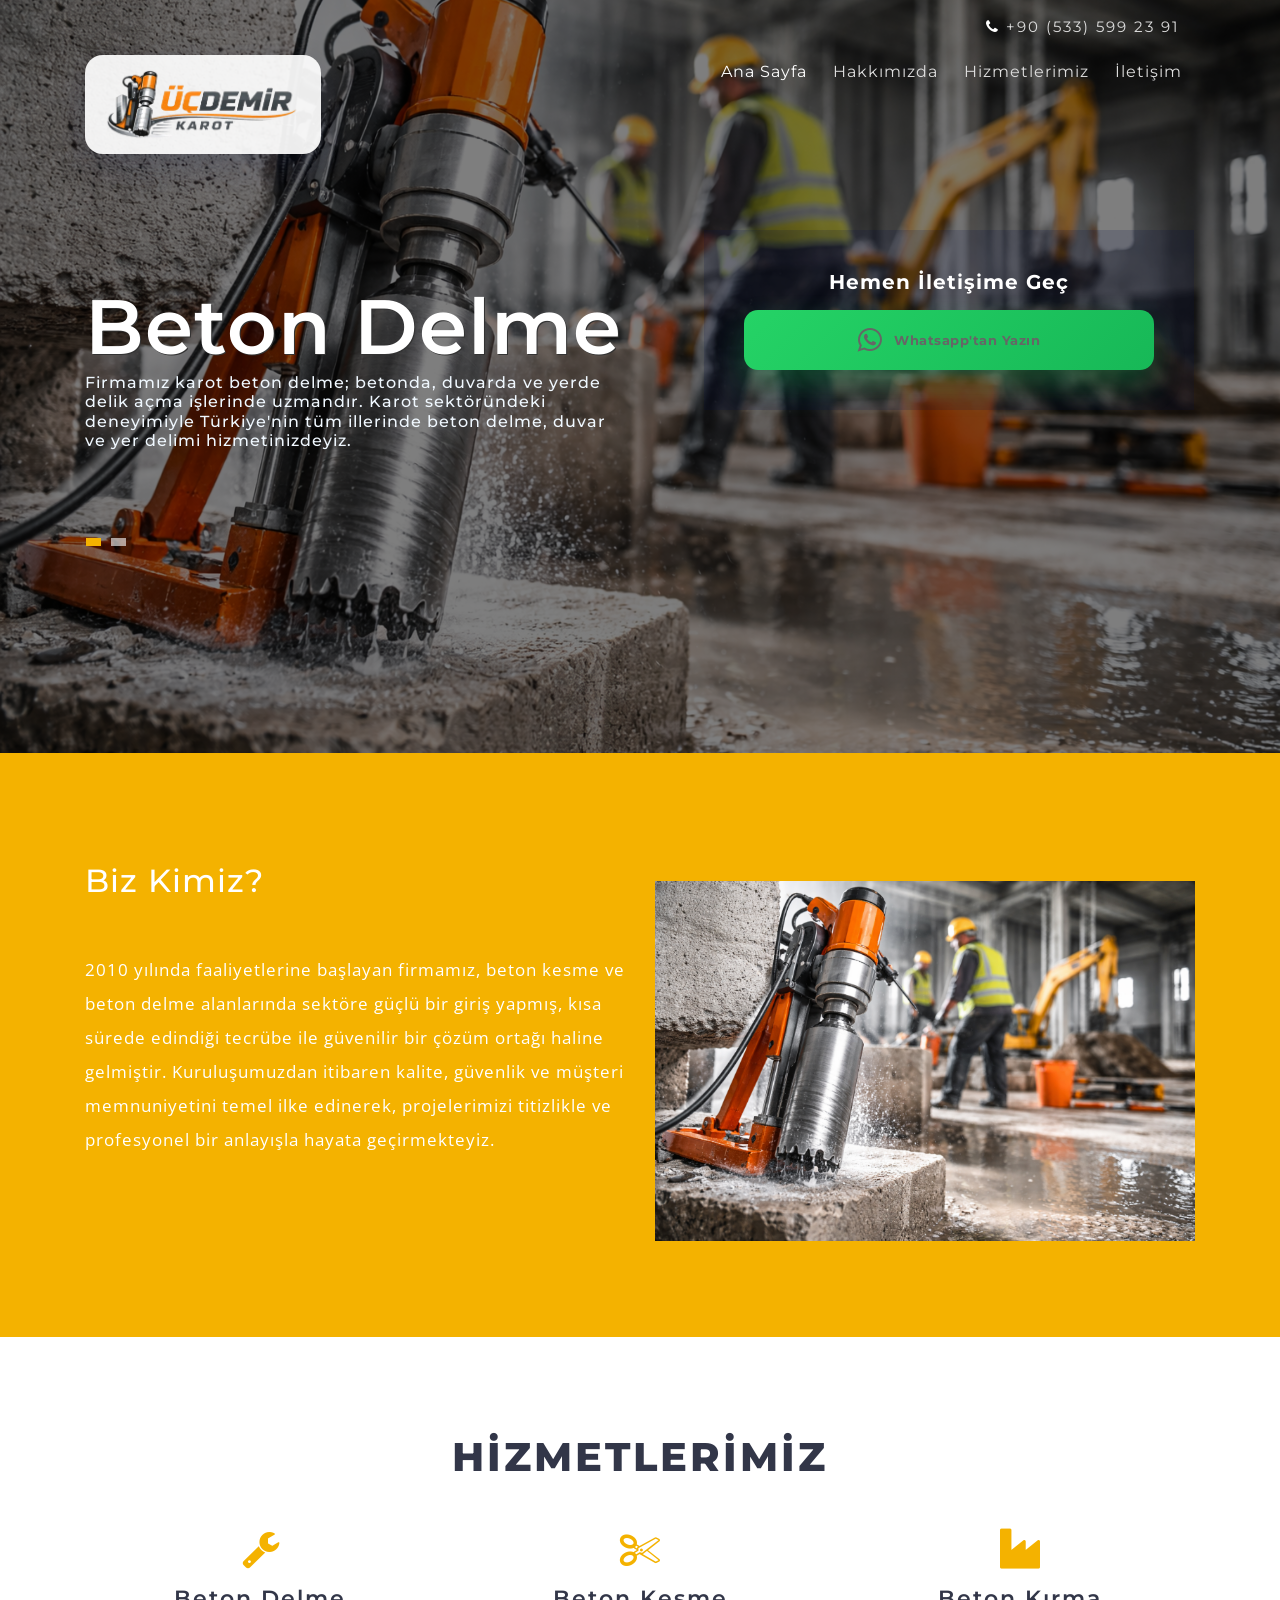
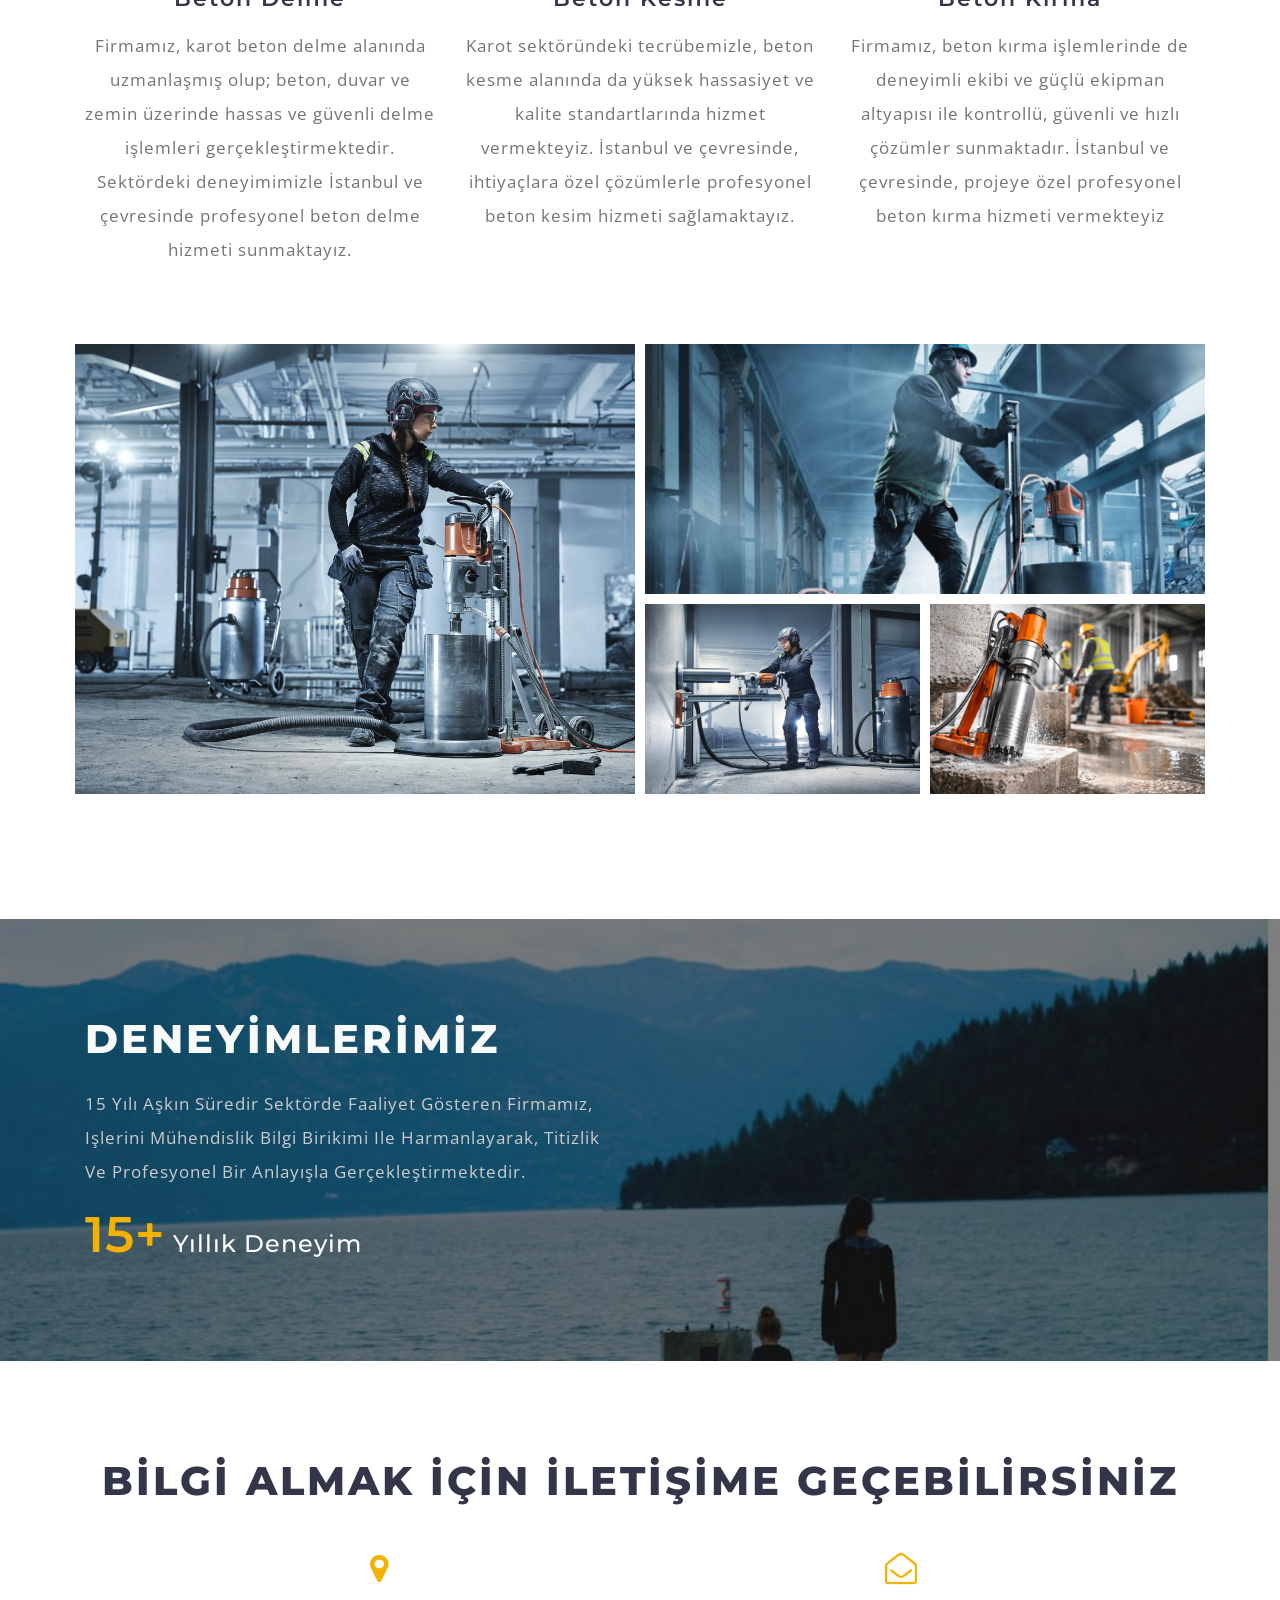
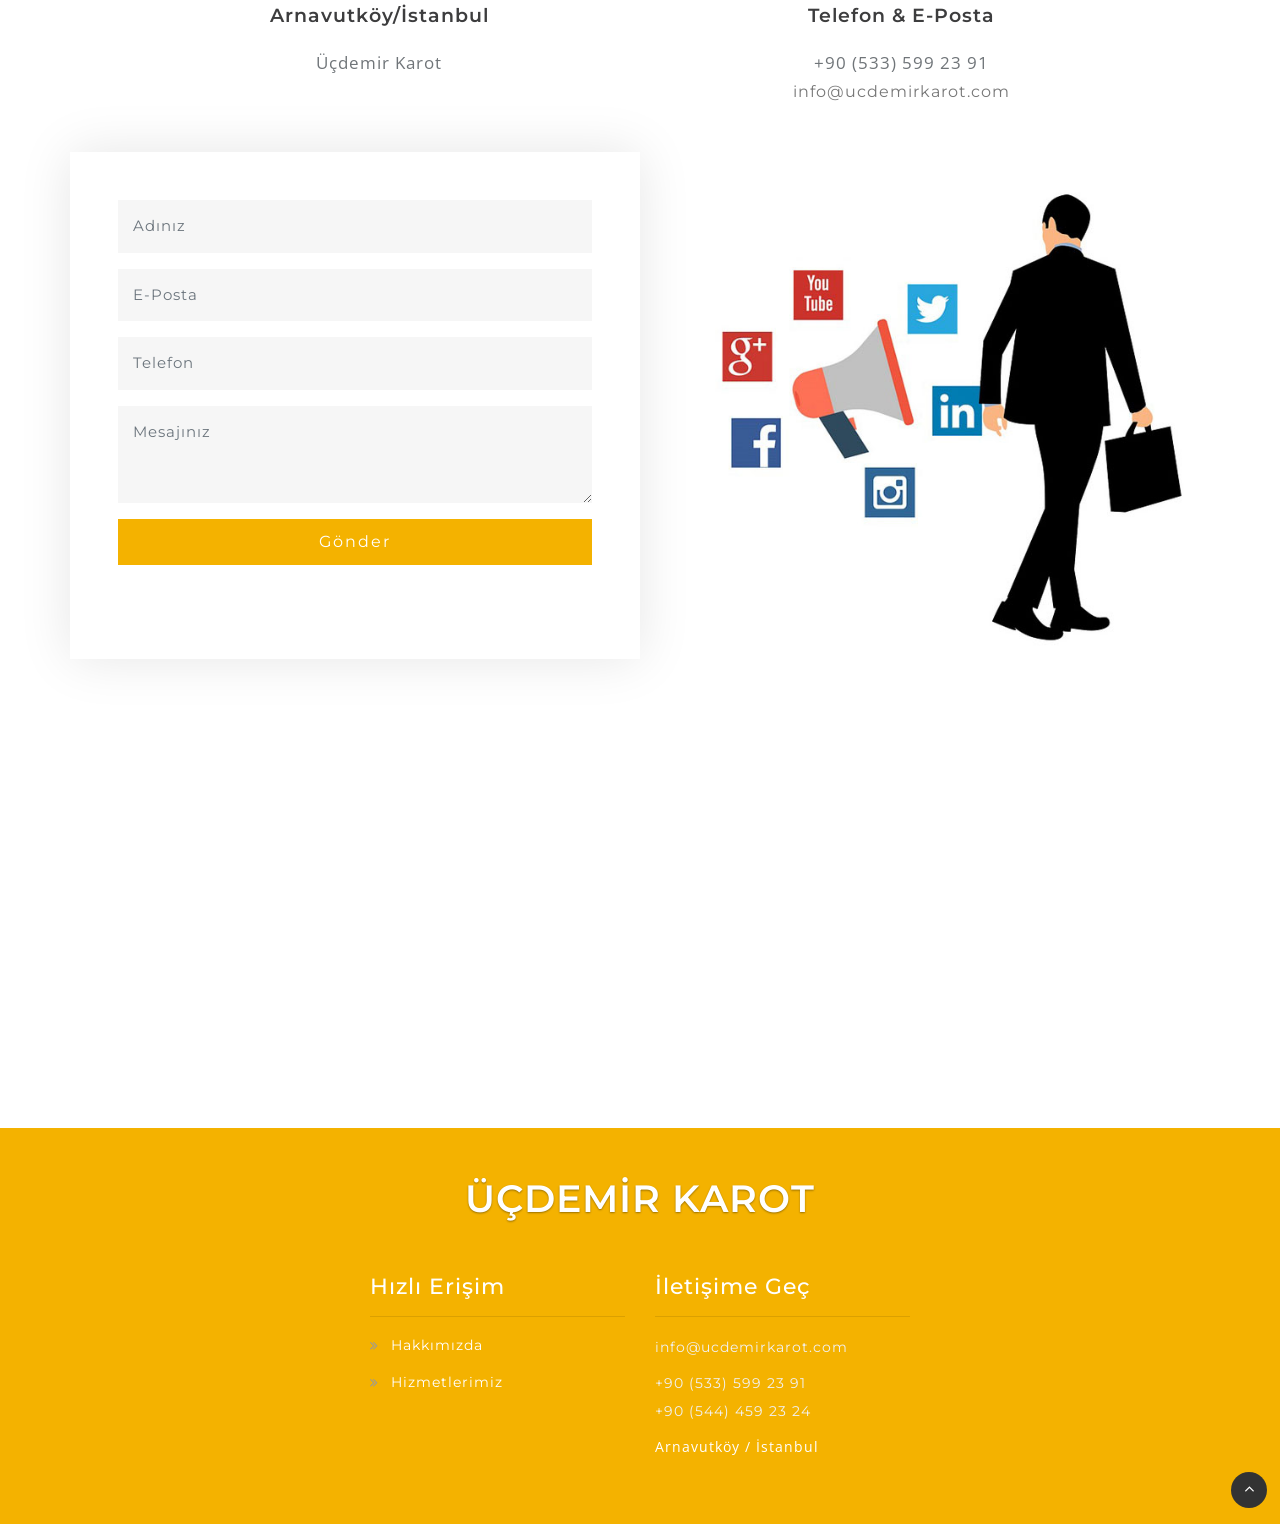
==== commit aa107e8f: "contact görseli gizle" ====
--- a/index.html
+++ b/index.html
@@ -367,8 +367,12 @@
                             </p>
                         </div>
                         <div class="last-vv-contact my-2">
-                            <p>+90 (533) 599 23 91</p>
-							<p>+90 (544) 459 23 24</p>
+                            <p><a href="tel:+905335992391" class="phone-link">
+								+90 (533) 599 23 91
+							</a></p>
+							<p><a href="tel:+905444592324" class="phone-link">
+							+90 (544) 459 23 24
+						</a></p>
                         </div>
                         <div class="last-vv-contact">
                             <p>Arnavutköy / İstanbul</p>
--- a/css/style.css
+++ b/css/style.css
@@ -330,12 +330,12 @@
 	/* Also hide the  */
 	.toggle + a,
 	.menu {
-		display: none;
+		display: none !important;
 	}
 
 	/* Stylinf the toggle lable */
 	.toggle {
-		display: inline-flex;
+		display: none !important;
 		align-items: center;
 		justify-content: center;
 		width: 52px;
@@ -375,7 +375,7 @@
 
 	/* Display Dropdown when clicked on Parent Lable */
 	[id^=drop]:checked + ul {
-		display: block;
+		display: none !important;
 		background: rgba(255, 255, 255, 0.97);
 		padding: 10px;
 		width:100%;
@@ -1297,7 +1297,7 @@
 /*-- footer --*/
 
 .footer-content {
-   background: #011144;
+   background: #f4b200;
 }
 
 .footer-top-inner-vv {
@@ -1765,8 +1765,11 @@
         font-size: 24px;
         line-height: 30px;
     }
-.contact-right h5 {
+    .contact-right h5 {
         font-size: 20px;
+    }
+    .contact-right {
+        display: none;
     }
 }
 
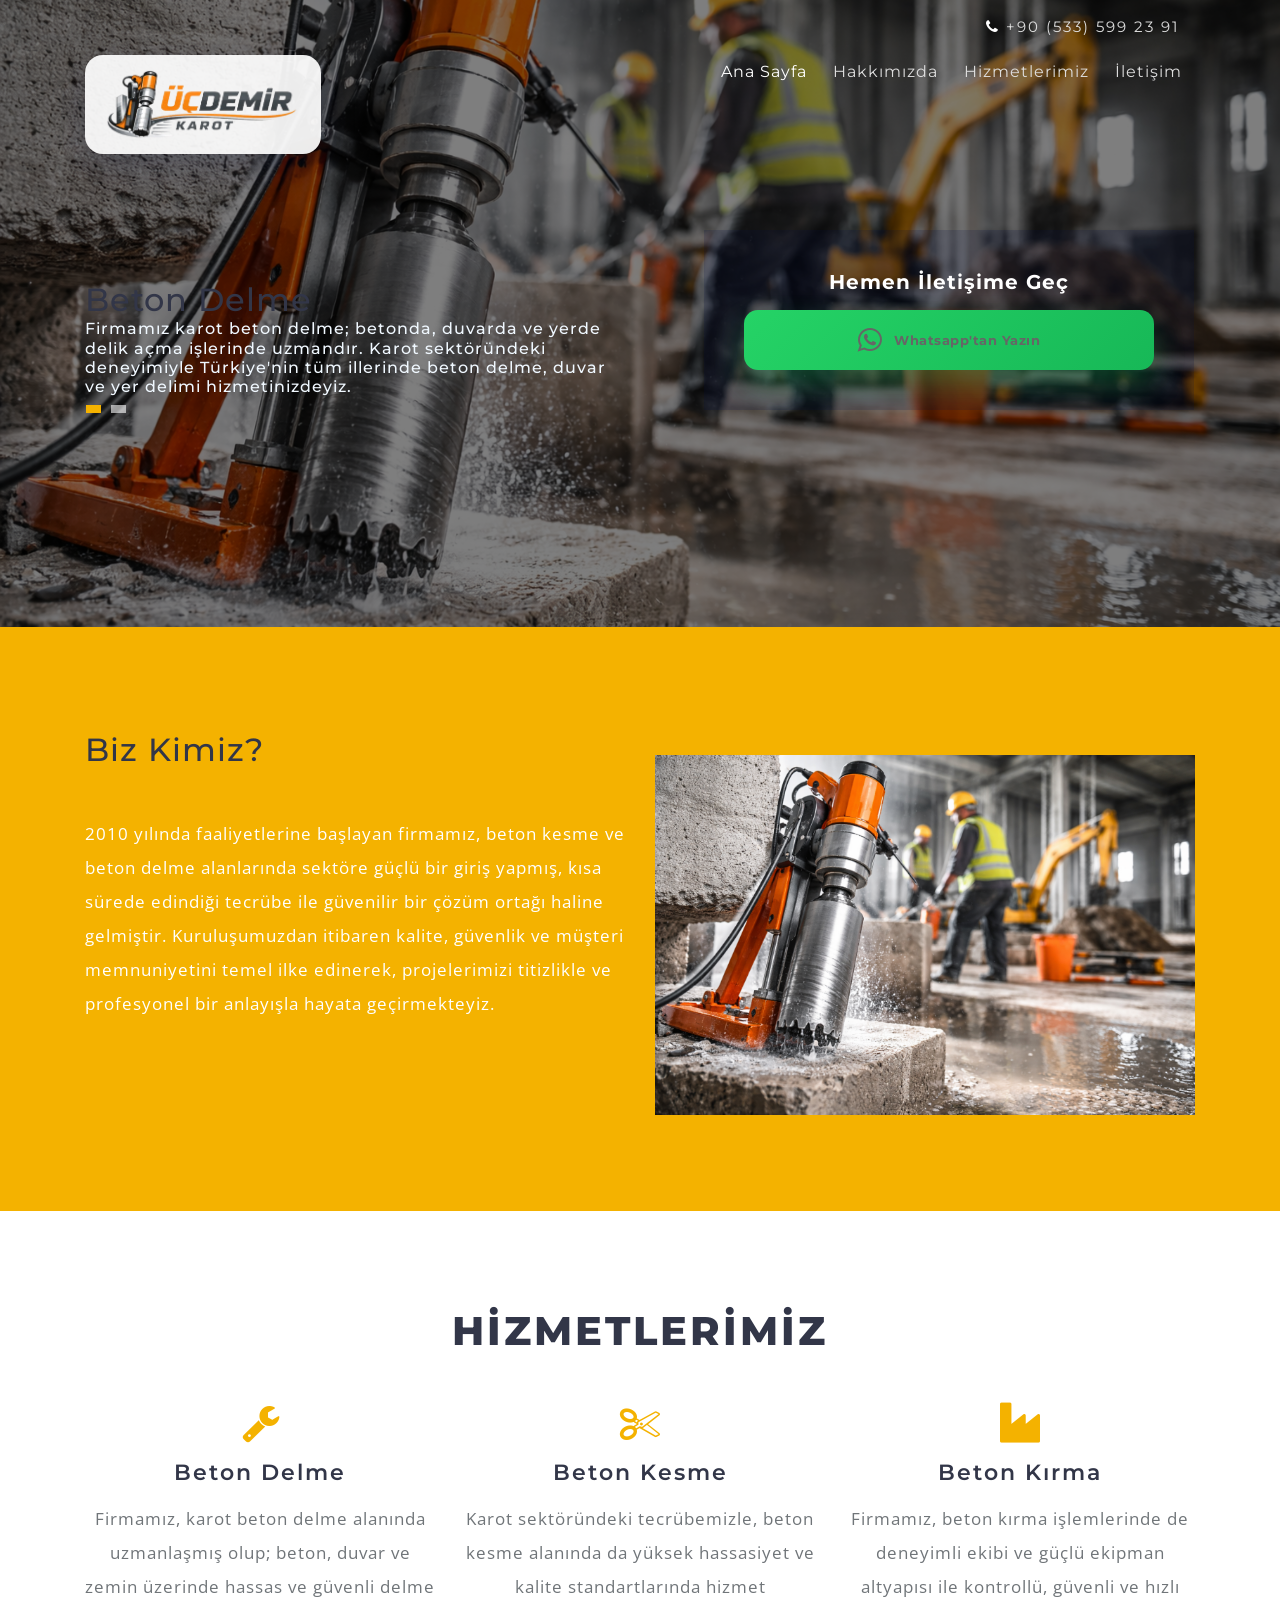
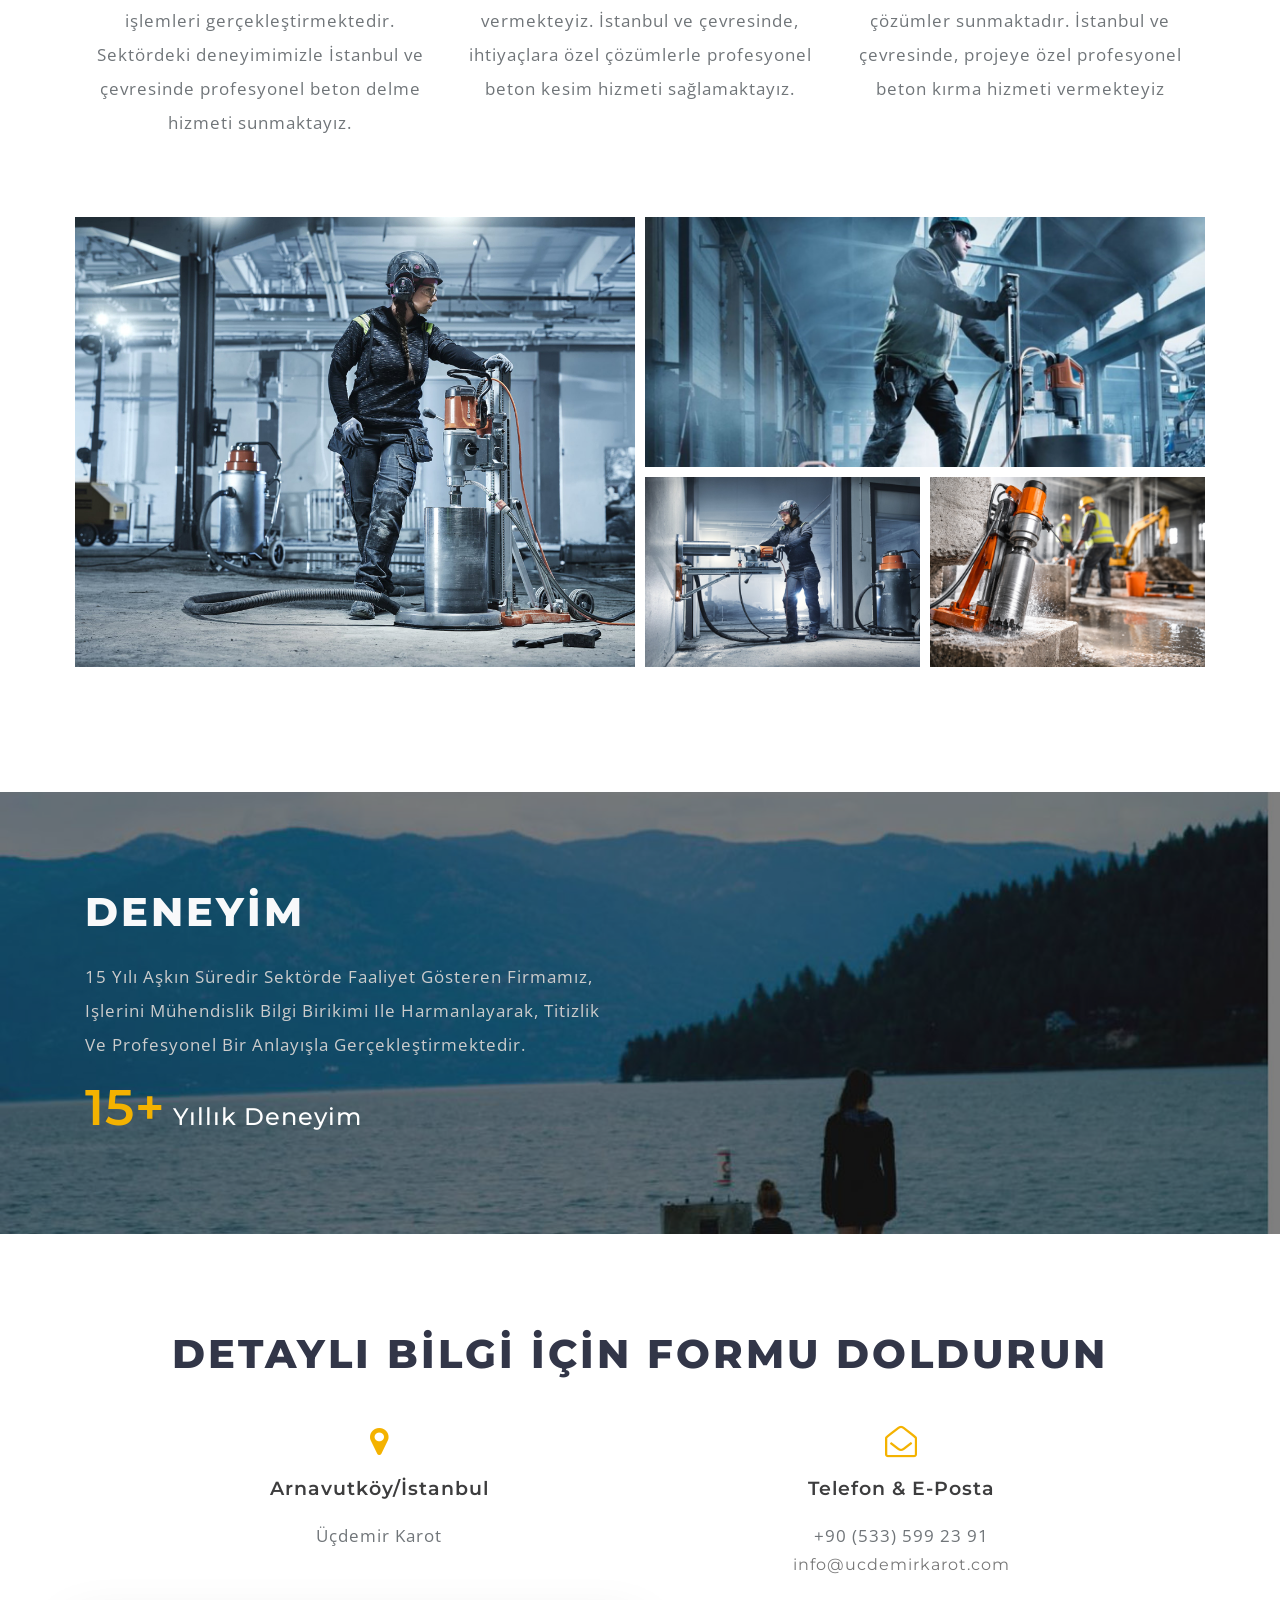
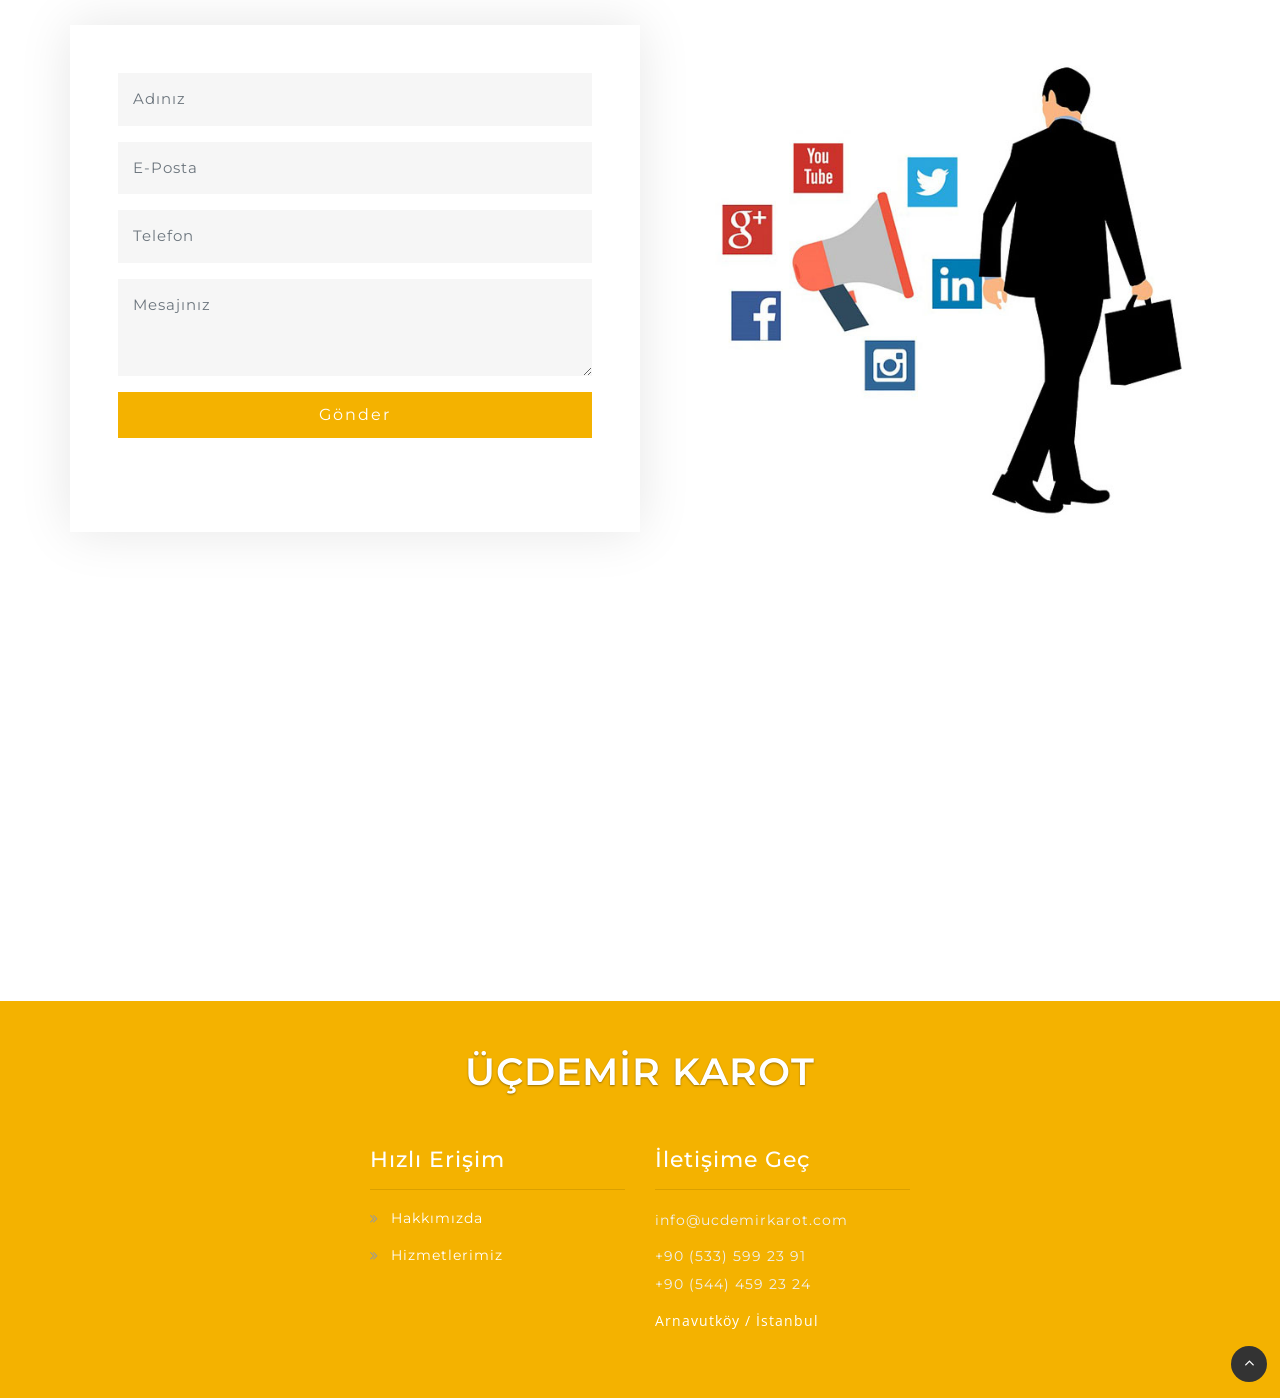
==== commit be85e70d: "seo" ====
--- a/index.html
+++ b/index.html
@@ -1,4 +1,4 @@
-<!--
+﻿<!--
 author: W3layouts
 author URL: http://w3layouts.com
 License: Creative Commons Attribution 3.0 Unported
@@ -7,27 +7,72 @@
 <!DOCTYPE html>
 <html lang="tr">
 <head>
-<title>İstanbul Arnavutköy Beton Delme ve Kesme Hizmetleri - Üçdemir Karot</title>
-<meta name="description" content="Üçdemir Karot: İstanbul Arnavutköy'de beton delme, beton kesme, karot, duvar delme, yer delme hizmetleri. İnşaat ve gayrimenkul projeleriniz için uzman ekip.">
-<meta name="keywords" content="İstanbul Arnavutköy beton delme, beton kesme, karot, duvar delme, yer delme, inşaat, gayrimenkul, beton delici, beton kesici">
+<meta charset="utf-8">
+<title>İstanbul Karot, Beton Delme ve Beton Kesme Hizmetleri | Üçdemir Karot</title>
+<meta name="description" content="Üçdemir Karot; İstanbul, Arnavutköy ve çevresinde karot, beton delme, beton kesme ve beton kırma hizmetleri sunar. Hızlı keşif, profesyonel ekip ve güvenli uygulama için hemen iletişime geçin.">
+<meta name="keywords" content="İstanbul karot, Arnavutköy karot, beton delme, beton kesme, beton kırma, duvar delme, karotçu İstanbul">
 <meta name="author" content="Üçdemir Karot">
-<meta name="robots" content="index, follow">
+<meta name="robots" content="index, follow, max-image-preview:large">
+<meta name="viewport" content="width=device-width, initial-scale=1">
+<meta name="geo.region" content="TR-34">
+<meta name="geo.placename" content="Arnavutköy, İstanbul">
+<meta name="theme-color" content="#011144">
 <link rel="canonical" href="https://www.ucdemirkarot.com">
+<link rel="preconnect" href="https://fonts.googleapis.com">
+<link rel="preconnect" href="https://fonts.gstatic.com" crossorigin>
 <!-- Open Graph / Facebook -->
 <meta property="og:type" content="website">
+<meta property="og:locale" content="tr_TR">
+<meta property="og:site_name" content="Üçdemir Karot">
 <meta property="og:url" content="https://www.ucdemirkarot.com">
-<meta property="og:title" content="İstanbul Arnavutköy Beton Delme ve Kesme Hizmetleri - Üçdemir Karot">
-<meta property="og:description" content="Üçdemir Karot: İstanbul Arnavutköy'de beton delme, beton kesme, karot, duvar delme, yer delme hizmetleri. İnşaat ve gayrimenkul projeleriniz için uzman ekip.">
+<meta property="og:title" content="İstanbul Karot, Beton Delme ve Beton Kesme Hizmetleri | Üçdemir Karot">
+<meta property="og:description" content="İstanbul, Arnavutköy ve çevresinde karot, beton delme, beton kesme ve beton kırma hizmetleri. Hızlı keşif ve profesyonel ekip için hemen ulaşın.">
 <meta property="og:image" content="https://www.ucdemirkarot.com/images/logo.png">
+<meta property="og:image:alt" content="Üçdemir Karot logo">
 <!-- Twitter -->
-<meta property="twitter:card" content="summary_large_image">
-<meta property="twitter:url" content="https://www.ucdemirkarot.com">
-<meta property="twitter:title" content="İstanbul Arnavutköy Beton Delme ve Kesme Hizmetleri - Üçdemir Karot">
-<meta property="twitter:description" content="Üçdemir Karot: İstanbul Arnavutköy'de beton delme, beton kesme, karot, duvar delme, yer delme hizmetleri. İnşaat ve gayrimenkul projeleriniz için uzman ekip.">
-<meta property="twitter:image" content="https://www.ucdemirkarot.com/images/logo.png">
-<!-- for-mobile-apps -->
-<meta name="viewport" content="width=device-width, initial-scale=1">
-<meta http-equiv="Content-Type" content="text/html; charset=utf-8" />
+<meta name="twitter:card" content="summary_large_image">
+<meta name="twitter:title" content="İstanbul Karot, Beton Delme ve Beton Kesme Hizmetleri | Üçdemir Karot">
+<meta name="twitter:description" content="İstanbul ve çevresinde profesyonel karot, beton delme, beton kesme ve beton kırma hizmetleri.">
+<meta name="twitter:image" content="https://www.ucdemirkarot.com/images/logo.png">
+<meta name="twitter:image:alt" content="Üçdemir Karot logo">
+<script type="application/ld+json">
+{
+  "@context": "https://schema.org",
+  "@type": "LocalBusiness",
+  "name": "Üçdemir Karot",
+  "url": "https://www.ucdemirkarot.com",
+  "logo": "https://www.ucdemirkarot.com/images/logo.png",
+  "image": "https://www.ucdemirkarot.com/images/logo.png",
+  "description": "İstanbul, Arnavutköy ve çevresinde karot, beton delme, beton kesme ve beton kırma hizmetleri sunan profesyonel firma.",
+  "telephone": "+90 533 599 23 91",
+  "email": "info@ucdemirkarot.com",
+  "address": {
+    "@type": "PostalAddress",
+    "addressLocality": "Arnavutköy",
+    "addressRegion": "İstanbul",
+    "addressCountry": "TR"
+  },
+  "areaServed": [
+    {
+      "@type": "City",
+      "name": "İstanbul"
+    },
+    {
+      "@type": "AdministrativeArea",
+      "name": "Marmara Bölgesi"
+    }
+  ],
+  "sameAs": [
+    "https://wa.me/905335992391"
+  ],
+  "serviceType": [
+    "Karot",
+    "Beton Delme",
+    "Beton Kesme",
+    "Beton Kırma"
+  ]
+}
+</script>
 	
 	<!-- css files -->
     <link href="css/bootstrap.css" rel='stylesheet' type='text/css' /><!-- bootstrap css -->
@@ -65,7 +110,7 @@
 		<nav class="py-3 d-lg-flex">
 			<div id="logo">
 				<h1> <a href="index.html" class="logo-badge">
-                     <img src="images/logo.png" alt="Your logo" title="Your logo" class="site-logo" />
+                     <img src="images/logo.png" alt="Üçdemir Karot logosu" title="Üçdemir Karot" class="site-logo" />
                     </a>
                 </h1>
 			</div>
@@ -97,7 +142,7 @@
 							<li>
 								<div class="container-fluid">
 									<div class="w3ls_banner_txt">
-										<h3 class="b-w3ltxt text-capitalize mt-md-4">Beton Delme</h3>
+										<h2 class="b-w3ltxt text-capitalize mt-md-4">Beton Delme</h2>
 										<h6 style="color: aliceblue;" class="banner-desc"><span aria-hidden="true"></span>
                                             Firmamız karot beton delme; betonda, duvarda ve yerde delik açma işlerinde uzmandır. Karot sektöründeki deneyimiyle Türkiye'nin tüm illerinde beton delme, duvar ve yer delimi hizmetinizdeyiz.</h6>
 									</div>
@@ -106,7 +151,7 @@
 							<li>
 								<div class="container-fluid">
 									<div class="w3ls_banner_txt">
-										<h3 class="b-w3ltxt text-capitalize mt-md-4">Beton Kesme</h3>
+										<h2 class="b-w3ltxt text-capitalize mt-md-4">Beton Kesme</h2>
 										<h6 style="color: aliceblue;" class="banner-desc"><span aria-hidden="true"></span>
                                             Karot sektörünün deneyimli bir firması olarak beton kesme işinde de uzmanlığımız mevcuttur. Türkiye'nin tüm illerinde beton kesimi hizmeti vermekteyiz.</h6>										
 									</div>
@@ -148,14 +193,14 @@
         <div class="container py-md-5">
             <div class="row about-vv-top mt-2">
                 <div class="col-lg-6 about-info">
-                    <h4 class="title-hny  mb-md-5">Biz Kimiz?</h4>
+                    <h2 class="title-hny  mb-md-5">Biz Kimiz?</h2>
                     <p>
 						2010 yılında faaliyetlerine başlayan firmamız, beton kesme ve beton delme alanlarında sektöre güçlü bir giriş yapmış, kısa sürede edindiği tecrübe ile güvenilir bir çözüm ortağı haline gelmiştir. Kuruluşumuzdan itibaren kalite, güvenlik ve müşteri memnuniyetini temel ilke edinerek, projelerimizi titizlikle ve profesyonel bir anlayışla hayata geçirmekteyiz.
 					</p>
 					<br>
                 </div>
                 <div class="col-lg-6 about-img mt-md-4 mt-sm-4">
-                    <img src="images/s4.jpg" class="img-fluid" alt="">
+                    <img src="images/s4.jpg" class="img-fluid" alt="Üçdemir Karot beton delme ve kesme hizmetleri">
                 </div>
 
             </div>
@@ -220,7 +265,7 @@
         <div class="container py-lg-5 py-md-3">
             <div class="row stat-grids">
                 <div class="col-lg-6 stats-left">
-                    <h3 class="heading mb-4 text-li">Deneyimlerimiz</h3>
+                    <h3 class="heading mb-4 text-li">Deneyim</h3>
                     <p class="mb-3">15 yılı aşkın süredir sektörde faaliyet gösteren firmamız, işlerini mühendislik bilgi birikimi ile harmanlayarak, titizlik ve profesyonel bir anlayışla gerçekleştirmektedir.</p>
                     <h4><span>15+</span> Yıllık Deneyim</h4>
                 </div>
@@ -252,7 +297,7 @@
 <!-- Contact -->
 <section class="contact py-5" id="contact">
 	<div class="container py-md-5">
-			  <h3 class="heading text-center mb-3 mb-sm-5"> Bilgi Almak İçin İletişime Geçebilirsiniz</h3>
+			  <h3 class="heading text-center mb-3 mb-sm-5"> Detaylı Bilgi İçin Formu Doldurun</h3>
 			<ul class="list-unstyled row text-center mt-lg-5 mt-4 px-lg-5">
                 <li class="col-md-6 col-sm-6 adress-w3pvt-info mb-6">
                     <div class=" adress-icon">
@@ -296,7 +341,7 @@
 						</form>
 					</div>
 					<div class="col-lg-6 col-md-6 contact-right pl-lg-5">
-						 <img src="images/c1.jpg" class="img-fluid" alt="user-image">
+						 <img src="images/c1.jpg" class="img-fluid" alt="Üçdemir Karot iletişim ve teklif görseli">
 						
 					</div>
 				</div>
@@ -316,7 +361,7 @@
 
    <!-- map -->	
 <div class="map p-2">
-	<iframe src="https://www.google.com/maps/embed?pb=!1m18!1m12!1m3!1d48016.11548051976!2d28.699199368453783!3d41.22161318838591!2m3!1f0!2f0!3f0!3m2!1i1024!2i768!4f13.1!3m3!1m2!1s0x14caaca4bb107c9f%3A0x23372c7ca33e7ea0!2sBolluca%2C%2034287%20Arnavutk%C3%B6y%2F%C4%B0stanbul!5e0!3m2!1str!2str!4v1775567013003!5m2!1str!2str"></iframe>
+	<iframe title="Üçdemir Karot Arnavutköy İstanbul konumu" loading="lazy" referrerpolicy="no-referrer-when-downgrade" src="https://www.google.com/maps/embed?pb=!1m18!1m12!1m3!1d3002.107185295911!2d28.755163675523836!3d41.19763670774438!2m3!1f0!2f0!3f0!3m2!1i1024!2i768!4f13.1!3m3!1m2!1s0x14caab75afb9f2a3%3A0xa4314330548ffae!2zw5zDp2RlbWlyIEthcm90!5e0!3m2!1str!2str!4v1775589655645!5m2!1str!2str"></iframe>
 </div>
 <!-- //map -->
 
@@ -348,7 +393,7 @@
                                 </a>
                             </li>
                             <li>
-                                <a href="#gallery"><span class="fa fa-angle-double-right" aria-hidden="true"></span>
+                                <a href="#services"><span class="fa fa-angle-double-right" aria-hidden="true"></span>
                                     Hizmetlerimiz
                                 </a>
                             </li>
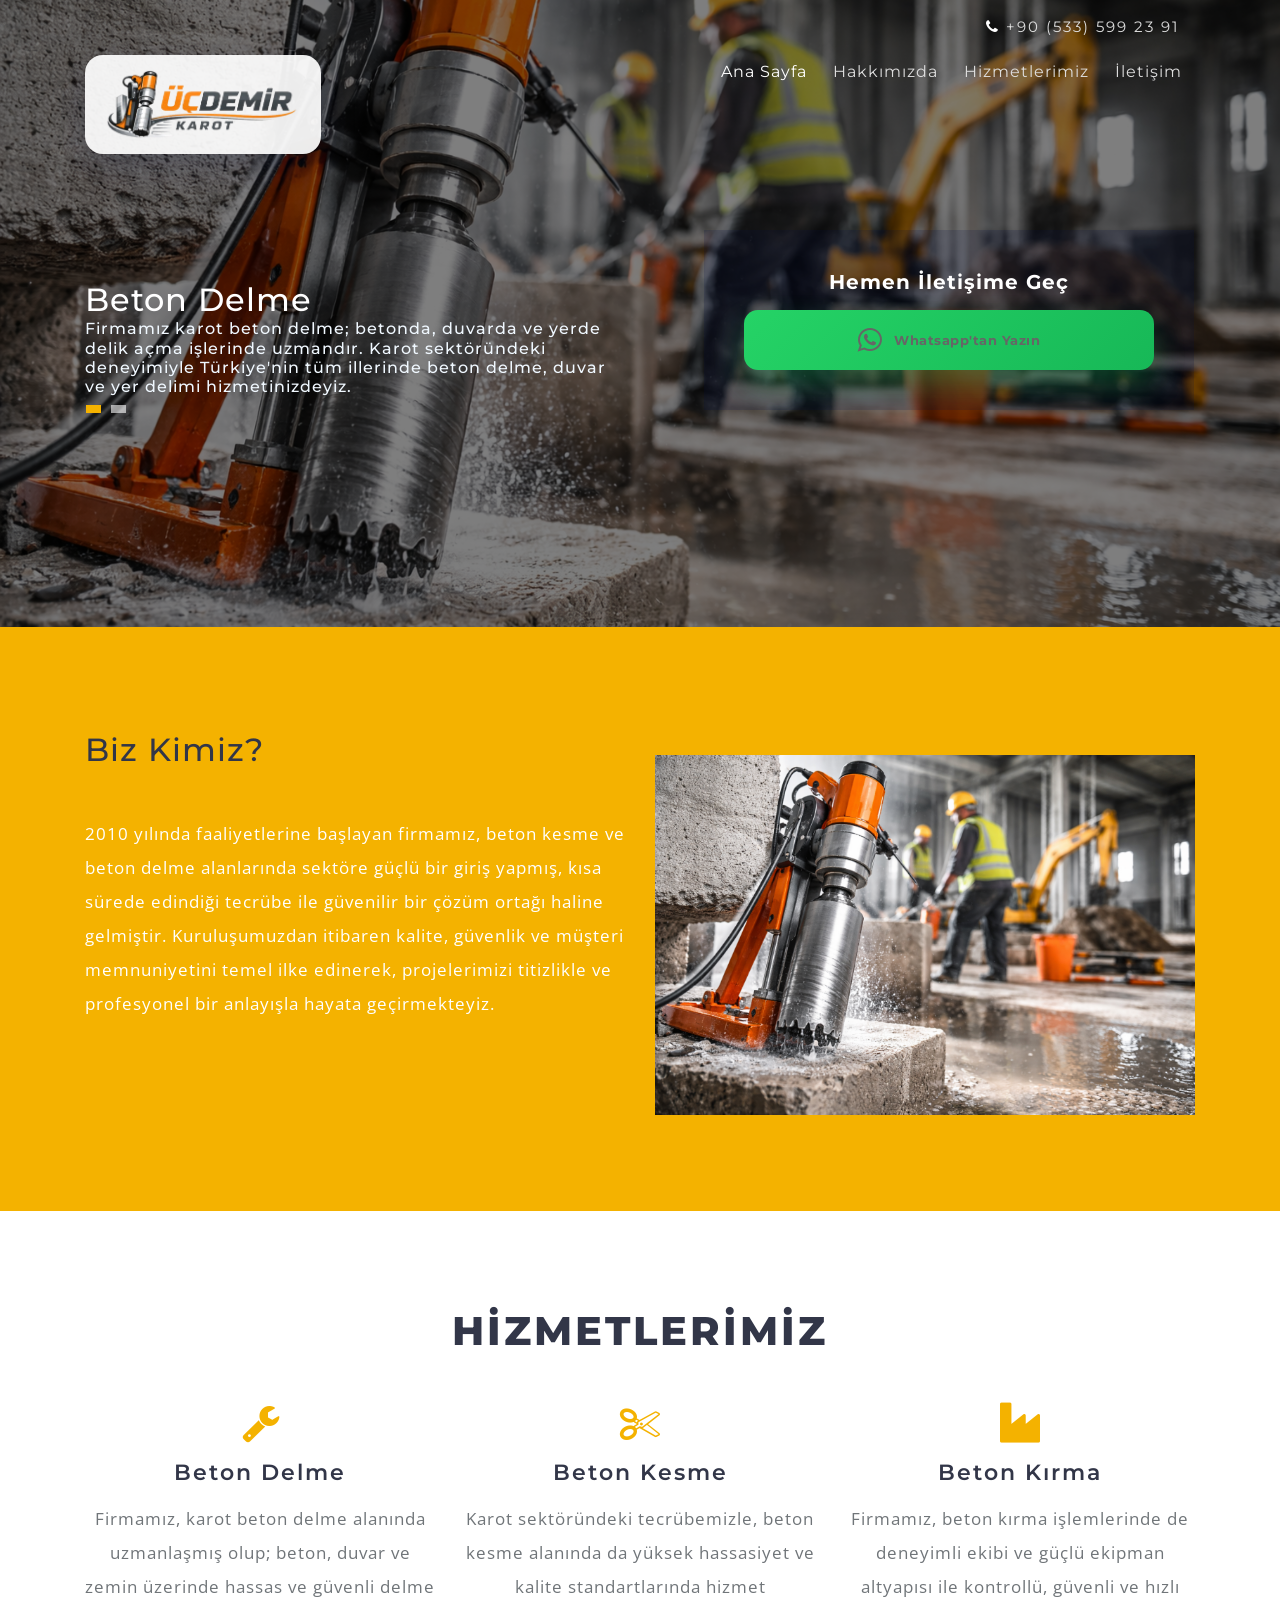
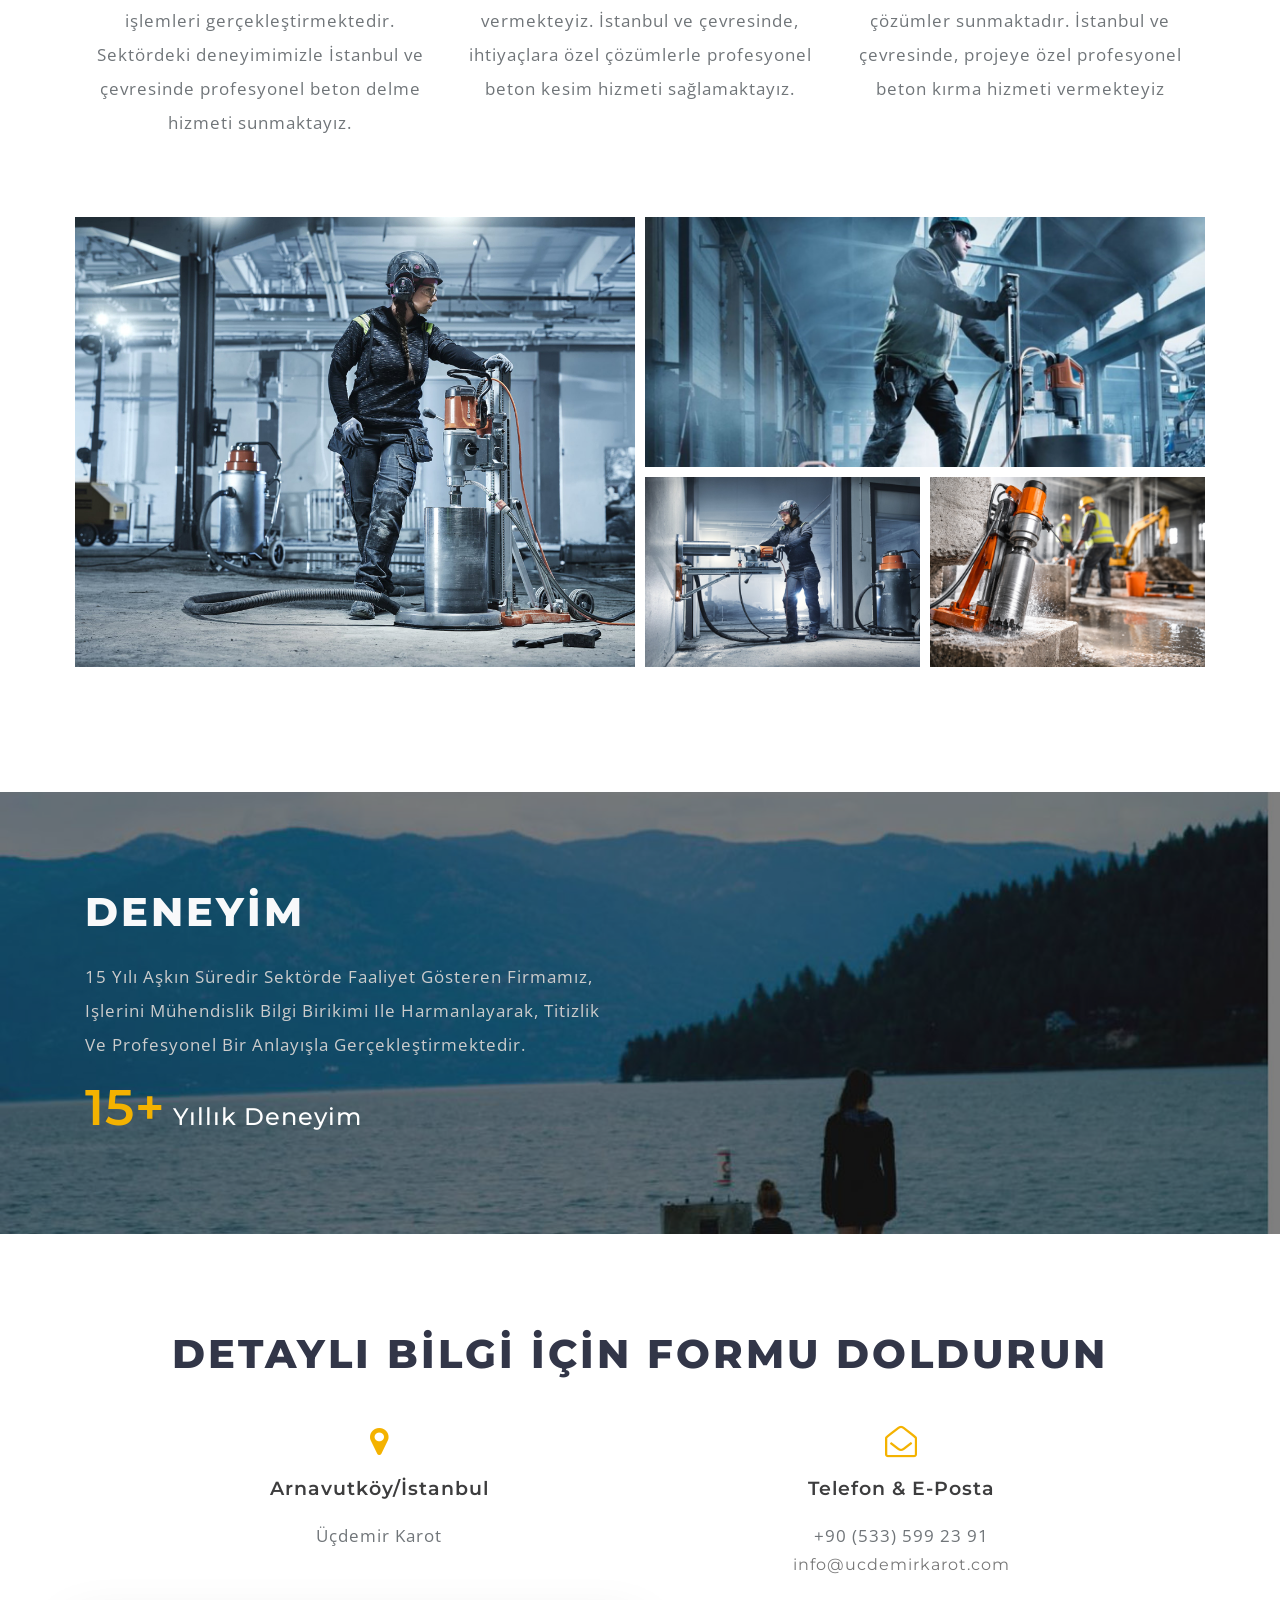
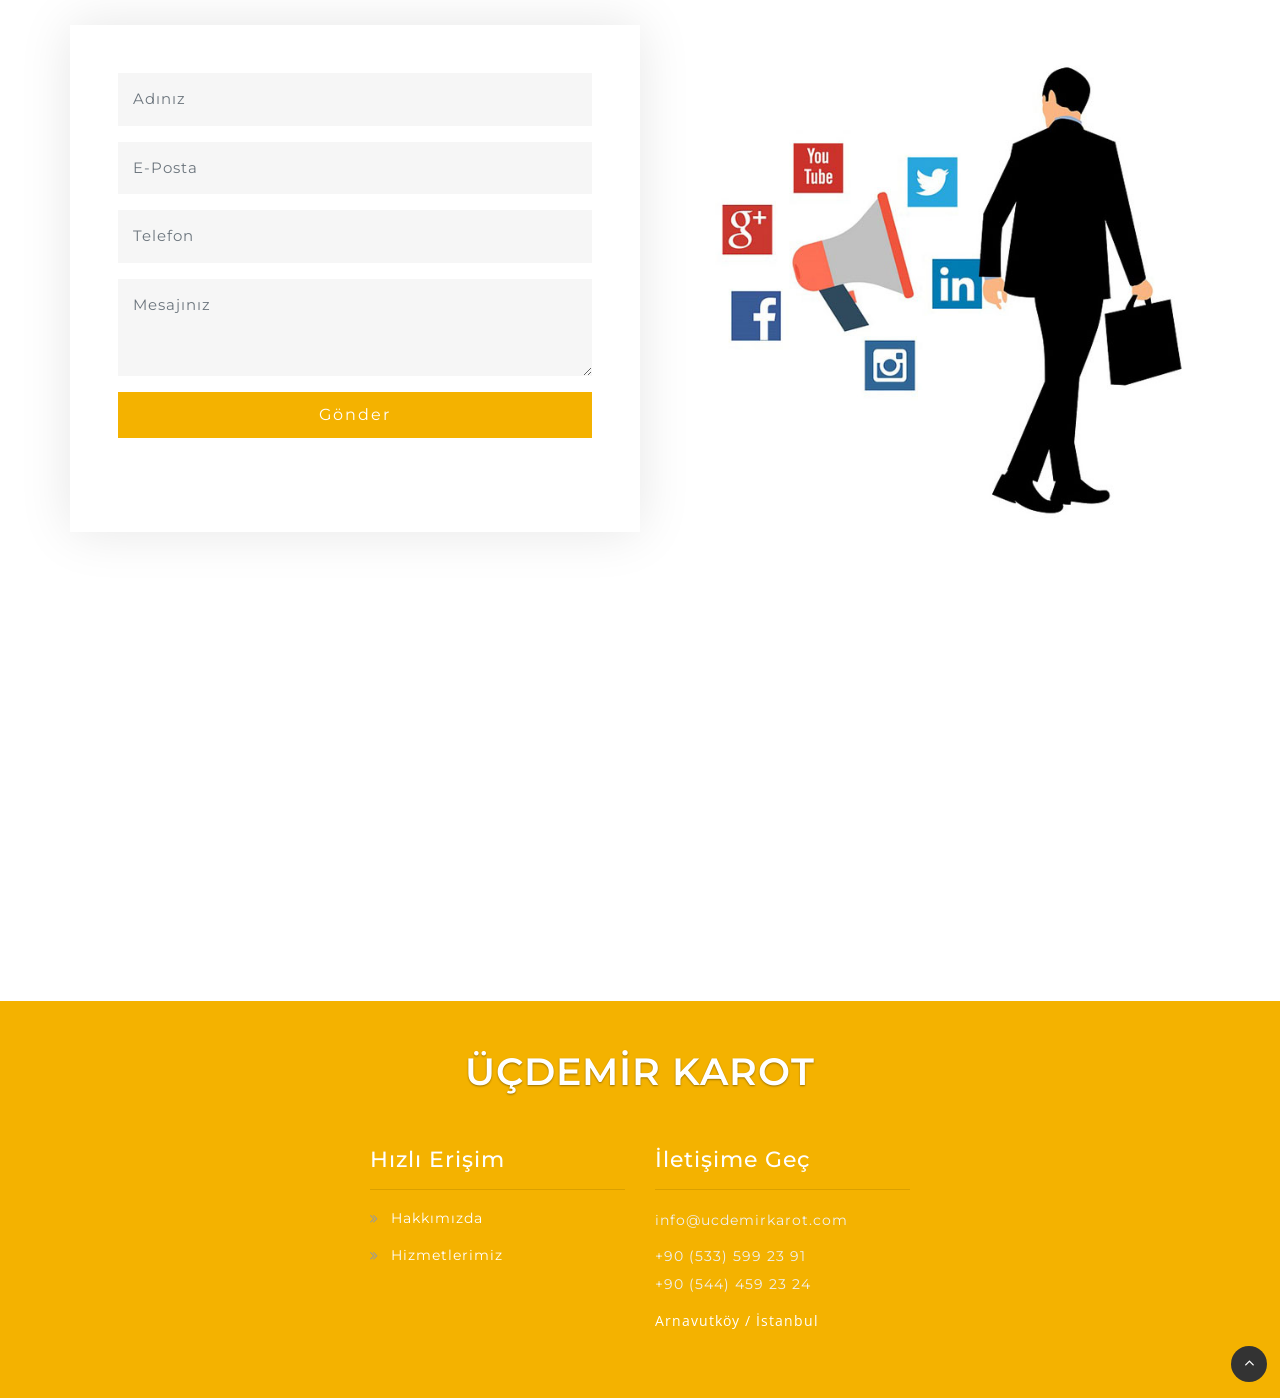
==== commit fd3a1c33: "text color" ====
--- a/index.html
+++ b/index.html
@@ -142,7 +142,7 @@
 							<li>
 								<div class="container-fluid">
 									<div class="w3ls_banner_txt">
-										<h2 class="b-w3ltxt text-capitalize mt-md-4">Beton Delme</h2>
+										<h2 class="b-w3ltxt text-capitalize mt-md-4" style="color: white;">Beton Delme</h2>
 										<h6 style="color: aliceblue;" class="banner-desc"><span aria-hidden="true"></span>
                                             Firmamız karot beton delme; betonda, duvarda ve yerde delik açma işlerinde uzmandır. Karot sektöründeki deneyimiyle Türkiye'nin tüm illerinde beton delme, duvar ve yer delimi hizmetinizdeyiz.</h6>
 									</div>
@@ -151,7 +151,7 @@
 							<li>
 								<div class="container-fluid">
 									<div class="w3ls_banner_txt">
-										<h2 class="b-w3ltxt text-capitalize mt-md-4">Beton Kesme</h2>
+										<h2 class="b-w3ltxt text-capitalize mt-md-4" style="color: white;">Beton Kesme</h2>
 										<h6 style="color: aliceblue;" class="banner-desc"><span aria-hidden="true"></span>
                                             Karot sektörünün deneyimli bir firması olarak beton kesme işinde de uzmanlığımız mevcuttur. Türkiye'nin tüm illerinde beton kesimi hizmeti vermekteyiz.</h6>										
 									</div>
